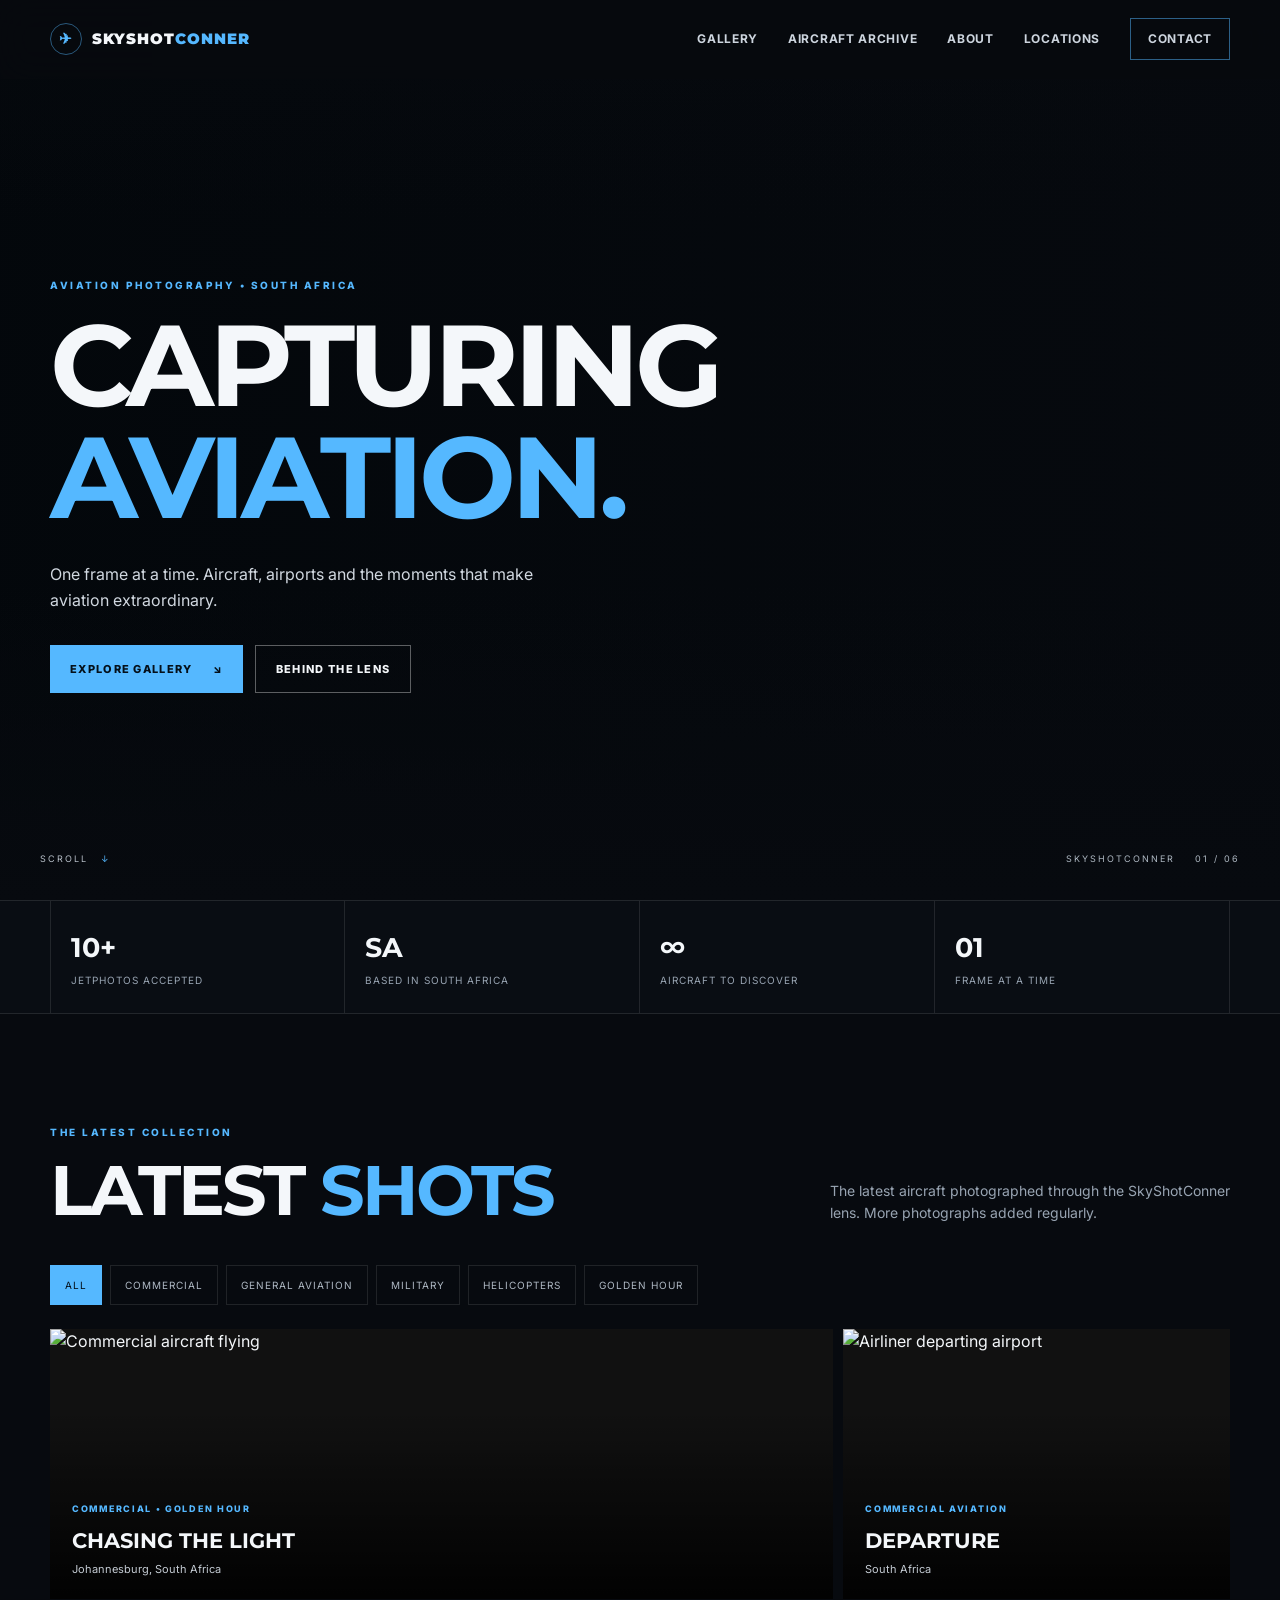
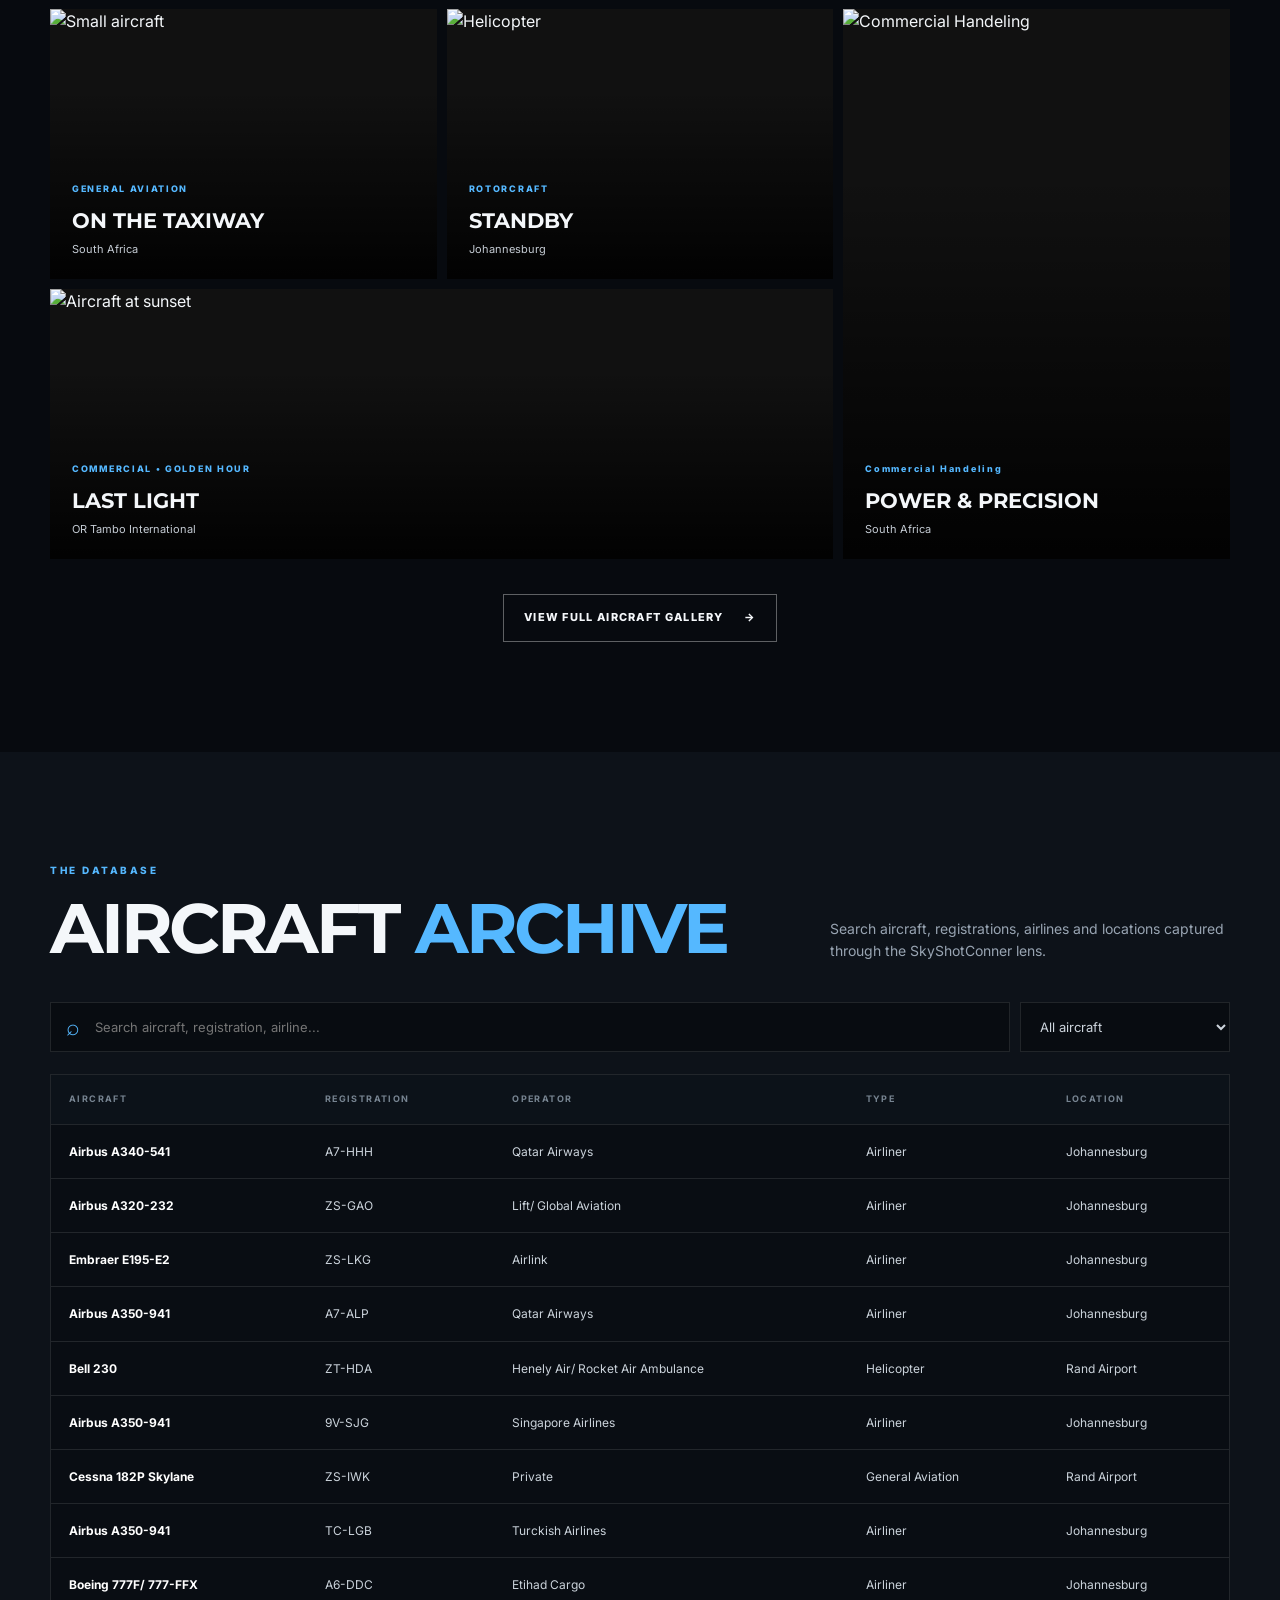
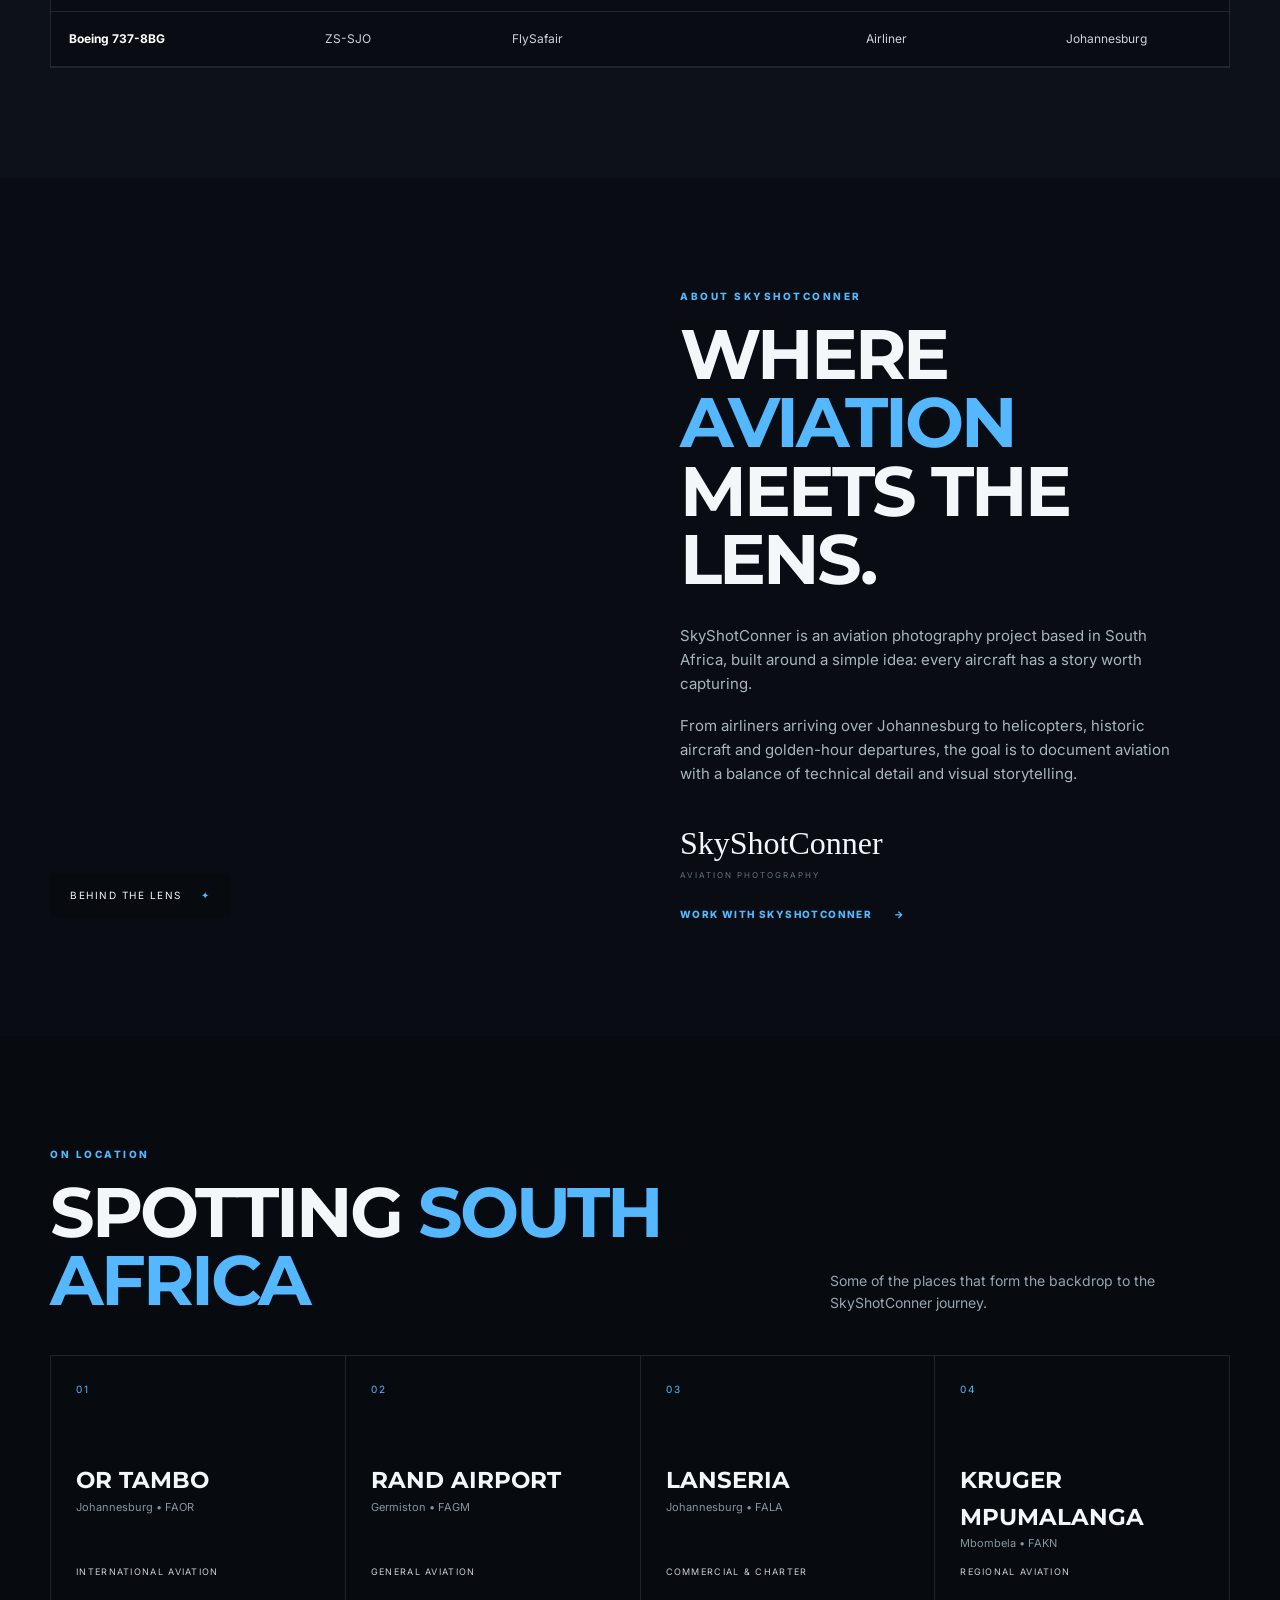
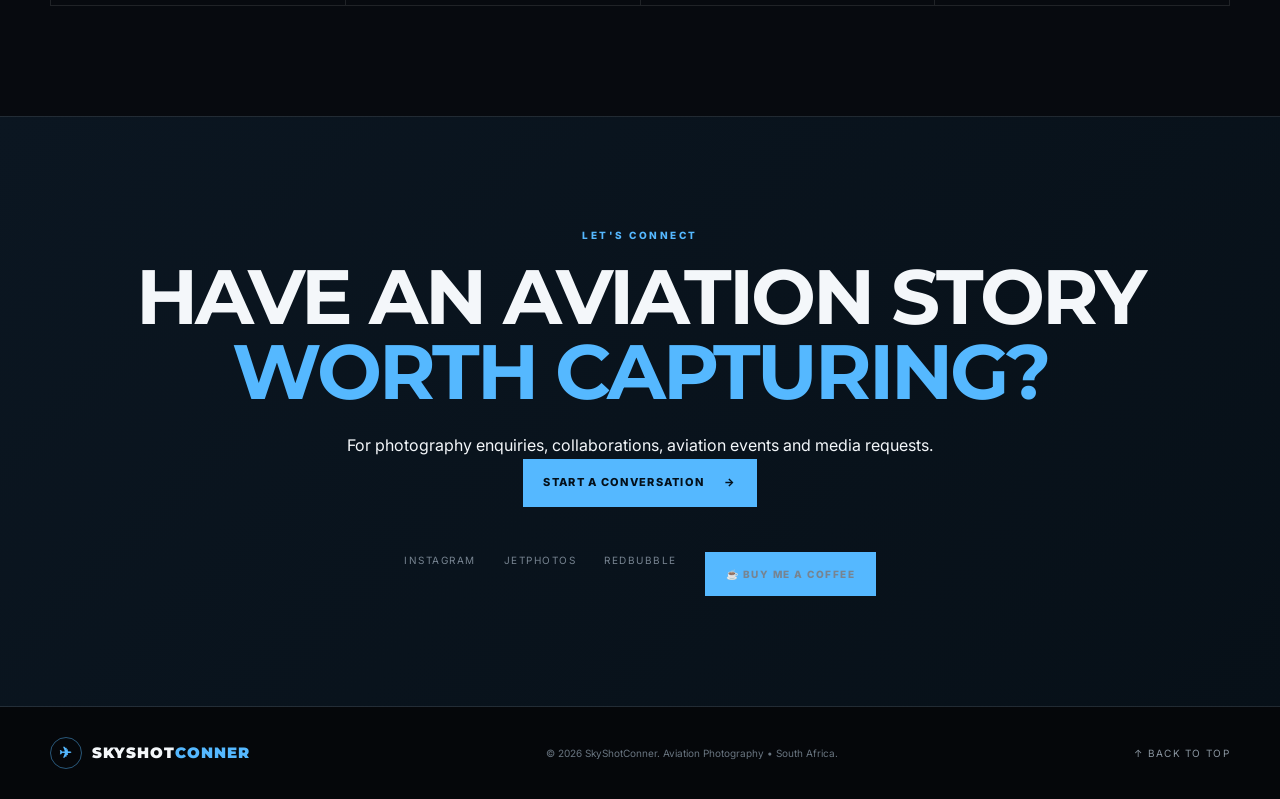
==== index.html @ da92a0c8 "Revise collection titles and section introduction Updated collection titles and section intro for cl" ====
<!DOCTYPE html>
<html lang="en">
<head>
    <meta charset="UTF-8">
    <meta name="viewport" content="width=device-width, initial-scale=1.0">

    <meta name="description"
        content="SkyShotConner — Aviation photography from South Africa. Aircraft, airports, golden hour and the stories behind every frame.">

    <title>SkyShotConner | Aviation Photography</title>

    <link rel="preconnect" href="https://fonts.googleapis.com">
    <link rel="preconnect" href="https://fonts.gstatic.com" crossorigin>

    <link href="https://fonts.googleapis.com/css2?family=Inter:wght@400;500;600;700;800&family=Montserrat:wght@700;800;900&display=swap"
        rel="stylesheet">

    <link rel="stylesheet" href="style.css">
</head>

<body>

<!-- ================= HEADER ================= -->

<header class="site-header" id="top">

    <nav class="nav container">

        <a href="#top" class="brand">

            <span class="brand-mark">✈</span>

            <span>
                SKYSHOT<span>CONNER</span>
            </span>

        </a>

        <button class="nav-toggle" aria-label="Open navigation">

            <span></span>
            <span></span>
            <span></span>

        </button>

        <div class="nav-links">

            <a href="gallery.html">Gallery</a>
            <a href="#archive">Aircraft Archive</a>
            <a href="#about">About</a>
            <a href="#locations">Locations</a>
            <a href="#contact" class="nav-cta">Contact</a>

        </div>

    </nav>

</header>


<!-- ================= MAIN ================= -->

<main>


<!-- ================= HERO ================= -->

<section class="hero">

    <div class="hero-image"></div>

    <div class="hero-overlay"></div>

    <div class="hero-content container">

        <p class="eyebrow">
            AVIATION PHOTOGRAPHY • SOUTH AFRICA
        </p>

        <h1>
            Capturing<br>
            <span>Aviation.</span>
        </h1>

        <p class="hero-copy">
            One frame at a time. Aircraft, airports and the moments
            that make aviation extraordinary.
        </p>

        <div class="hero-actions">

            <a href="gallery.html" class="btn btn-primary">
                Explore Gallery
                <span>↘</span>
            </a>

            <a href="#about" class="btn btn-ghost">
                Behind the Lens
            </a>

        </div>

    </div>

    <div class="hero-meta">

        <span>SKYSHOTCONNER</span>
        <span>01 / 06</span>

    </div>

    <a href="#gallery" class="scroll-cue">
        SCROLL <span>↓</span>
    </a>

</section>


<!-- ================= STATS ================= -->

<section class="stats">

    <div class="container stats-grid">

        <div>
            <strong>10+</strong>
            <span>JetPhotos Accepted</span>
        </div>

        <div>
            <strong>SA</strong>
            <span>Based in South Africa</span>
        </div>

        <div>
            <strong>∞</strong>
            <span>Aircraft to Discover</span>
        </div>

        <div>
            <strong>01</strong>
            <span>Frame at a Time</span>
        </div>

    </div>

</section>


<!-- ================= GALLERY ================= -->

<section class="section gallery-section" id="gallery">

    <div class="container">

        <div class="section-heading">

            <div>

                <p class="eyebrow">
                    THE LATEST COLLECTION
                </p>

                <h2>
                    Latest <span>Shots</span>
                </h2>

            </div>

            <p class="section-intro">

                The latest aircraft photographed through the
                SkyShotConner lens. More photographs added regularly.

            </p>

        </div>


        <!-- FILTER BUTTONS -->

        <div class="filters">

            <button class="filter active" data-filter="all">
                All
            </button>

            <button class="filter" data-filter="commercial">
                Commercial
            </button>

            <button class="filter" data-filter="general">
                General Aviation
            </button>

            <button class="filter" data-filter="military">
                Military
            </button>

            <button class="filter" data-filter="helicopter">
                Helicopters
            </button>

            <button class="filter" data-filter="golden">
                Golden Hour
            </button>

        </div>


        <!-- PHOTO GRID -->

        <div class="gallery-grid" id="galleryGrid">


            <article
                class="photo-card wide"
                data-category="commercial golden">

                <img
                    src="https://i.postimg.cc/XXSxRwkm/A7-HHH.jpg"
                    alt="Commercial aircraft flying">

                <div class="photo-info">

                    <span>
                        COMMERCIAL • GOLDEN HOUR
                    </span>

                    <h3>
                        Chasing the Light
                    </h3>

                    <p>
                        Johannesburg, South Africa
                    </p>

                </div>

            </article>


            <article
                class="photo-card"
                data-category="commercial">

                <img
                    src="https://i.postimg.cc/RhqFTSRx/DSC-0532.jpg"
                    alt="Airliner departing airport">

                <div class="photo-info">

                    <span>
                        COMMERCIAL AVIATION
                    </span>

                    <h3>
                        Departure
                    </h3>

                    <p>
                        South Africa
                    </p>

                </div>

            </article>


            <article
                class="photo-card"
                data-category="general">

                <img
                    src="https://i.postimg.cc/xCBZCgqz/DSC-0015-(1).jpg"
                    alt="Small aircraft">

                <div class="photo-info">

                    <span>
                        GENERAL AVIATION
                    </span>

                    <h3>
                        On the Taxiway
                    </h3>

                    <p>
                        South Africa
                    </p>

                </div>

            </article>


            <article
                class="photo-card"
                data-category="helicopter">

                <img
                    src="https://i.postimg.cc/ZYwDQbTk/DSC-0202.jpg"
                    alt="Helicopter">

                <div class="photo-info">

                    <span>
                        ROTORCRAFT
                    </span>

                    <h3>
                        Standby
                    </h3>

                    <p>
                        Johannesburg
                    </p>

                </div>

            </article>


            <article
                class="photo-card tall"
                data-category="commercial">

                <img
                    src="https://i.postimg.cc/L4VnKW7f/DSC-0203.jpg"
                    alt="Commercial Handeling">

                <div class="photo-info">

                    <span>
                        Commercial Handeling
                    </span>

                    <h3>
                        Power & Precision
                    </h3>

                    <p>
                        South Africa
                    </p>

                </div>

            </article>


            <article
                class="photo-card wide"
                data-category="commercial golden">

                <img
                    src="https://i.postimg.cc/c4h7bVF5/DSC-0391.jpg"
                    alt="Aircraft at sunset">

                <div class="photo-info">

                    <span>
                        COMMERCIAL • GOLDEN HOUR
                    </span>

                    <h3>
                        Last Light
                    </h3>

                    <p>
                        OR Tambo International
                    </p>

                </div>

            </article>

        </div>


        <p class="photo-note">

        </p>

    </div>

<div style="text-align:center; margin-top:35px;">
    <a href="gallery.html" class="btn btn-ghost">
        View Full Aircraft Gallery
        <span>→</span>
    </a>
</div>
    
</section>


<!-- ================= AIRCRAFT ARCHIVE ================= -->

<section class="archive section" id="archive">

    <div class="container">

        <div class="section-heading">

            <div>

                <p class="eyebrow">
                    THE DATABASE
                </p>

                <h2>
                    Aircraft <span>Archive</span>
                </h2>

            </div>

            <p class="section-intro">

                Search aircraft, registrations, airlines
                and locations captured through the SkyShotConner lens.

            </p>

        </div>


        <div class="archive-tools">

            <label class="search-box">

                <span>⌕</span>

                <input
                    id="aircraftSearch"
                    type="search"
                    placeholder="Search aircraft, registration, airline..."
                >

            </label>


            <select id="typeFilter">

                <option value="all">
                    All aircraft
                </option>

                <option value="Airliner">
                    Airliners
                </option>

                <option value="Business">
                    Business
                </option>

                <option value="General Aviation">
                    General Aviation
                </option>

                <option value="Military">
                    Military
                </option>

                <option value="Helicopter">
                    Helicopters
                </option>

            </select>

        </div>


        <div class="table-wrap">

            <table>

                <thead>

                    <tr>

                        <th>Aircraft</th>
                        <th>Registration</th>
                        <th>Operator</th>
                        <th>Type</th>
                        <th>Location</th>

                    </tr>

                </thead>

                <tbody id="aircraftBody"></tbody>

            </table>


            <div class="empty-state" id="emptyState">

                No aircraft found.
                Try another search.

            </div>

        </div>

    </div>

</section>


<!-- ================= ABOUT ================= -->

<section class="about section" id="about">

    <div class="container about-grid">


        <div class="about-visual">

            <div class="about-image"></div>

            <div class="image-caption">

                BEHIND THE LENS

                <span>✦</span>

            </div>

        </div>


        <div class="about-copy">

            <p class="eyebrow">
                ABOUT SKYSHOTCONNER
            </p>

            <h2>
                Where <span>aviation</span>
                meets the lens.
            </h2>


            <p>

                SkyShotConner is an aviation photography
                project based in South Africa, built around
                a simple idea: every aircraft has a story worth capturing.

            </p>


            <p>

                From airliners arriving over Johannesburg
                to helicopters, historic aircraft and golden-hour
                departures, the goal is to document aviation
                with a balance of technical detail and visual storytelling.

            </p>


            <div class="signature">

                SkyShotConner

                <small>
                    AVIATION PHOTOGRAPHY
                </small>

            </div>


            <a href="#contact" class="text-link">

                Work with SkyShotConner

                <span>→</span>

            </a>

        </div>

    </div>

</section>


<!-- ================= LOCATIONS ================= -->

<section class="locations section" id="locations">

    <div class="container">

        <div class="section-heading">

            <div>

                <p class="eyebrow">
                    ON LOCATION
                </p>

                <h2>
                    Spotting <span>South Africa</span>
                </h2>

            </div>

            <p class="section-intro">

                Some of the places that form the backdrop
                to the SkyShotConner journey.

            </p>

        </div>


        <div class="location-grid">


            <article>

                <div class="location-number">
                    01
                </div>

                <h3>
                    OR Tambo
                </h3>

                <p>
                    Johannesburg • FAOR
                </p>

                <span>
                    International Aviation
                </span>

            </article>


            <article>

                <div class="location-number">
                    02
                </div>

                <h3>
                    Rand Airport
                </h3>

                <p>
                    Germiston • FAGM
                </p>

                <span>
                    General Aviation
                </span>

            </article>


            <article>

                <div class="location-number">
                    03
                </div>

                <h3>
                    Lanseria
                </h3>

                <p>
                    Johannesburg • FALA
                </p>

                <span>
                    Commercial & Charter
                </span>

            </article>


            <article>

                <div class="location-number">
                    04
                </div>

                <h3>
                    Kruger Mpumalanga
                </h3>

                <p>
                    Mbombela • FAKN
                </p>

                <span>
                    Regional Aviation
                </span>

            </article>


        </div>

    </div>

</section>


<!-- ================= CONTACT ================= -->

<section class="cta section" id="contact">

    <div class="container cta-inner">

        <p class="eyebrow">
            LET'S CONNECT
        </p>


        <h2>

            Have an aviation story

            <br>

            <span>worth capturing?</span>

        </h2>


        <p>

            For photography enquiries, collaborations,
            aviation events and media requests.

        </p>


        <a
            class="btn btn-primary"
            href="mailto:conneraviation18@gmail.com"
        >

            Start a Conversation

            <span>→</span>

        </a>


        <div class="socials">

            <a href="https://www.instagram.com/@skyshotconner" target="_blank">
                Instagram
            </a>

            <a href="https://www.jetphotos.com/photographer/454122" target="_blank">
                JetPhotos
            </a>

            <a href="https://www.redbubble.com/people/TheAviationShop/shop" target="_blank">
                RedBubble
            </a>

            <a
    href="https://buymeacoffee.com/theskyshotconner"
    target="_blank"
    rel="noopener noreferrer"
    class="coffee-button"
        >
            ☕ Buy Me a Coffee
         </a>

        </div>

    </div>

</section>


</main>


<!-- ================= FOOTER ================= -->

<footer>

    
    <div class="container footer-inner">

        <a href="#top" class="brand">

            <span class="brand-mark">
                ✈
            </span>

            <span>
                SKYSHOT<span>CONNER</span>
            </span>

        </a>


        <p>

            © <span id="year"></span>
            SkyShotConner.
            Aviation Photography • South Africa.

        </p>


        <a href="#top" class="back-top">

            ↑ Back to top

        </a>

    </div>

</footer>


<script src="script.js"></script>

</body>
</html>
---- style.css ----
/* =========================================================
   SKYSHOTCONNER
   RESPONSIVE / MOBILE-FIRST STYLESHEET
   ========================================================= */

:root {
    --bg: #070a0f;
    --surface: #0d1219;
    --surface2: #111821;

    --text: #f4f7fa;
    --muted: #98a4b2;

    --line: rgba(255, 255, 255, 0.1);

    --blue: #55b8ff;
    --blue-dark: #1c75bc;

    --max: 1180px;
}


/* =========================================================
   RESET
   ========================================================= */

* {
    box-sizing: border-box;
    margin: 0;
    padding: 0;
}

html {
    scroll-behavior: smooth;
    scroll-padding-top: 80px;
}

body {
    background: var(--bg);
    color: var(--text);
    font-family: Inter, Arial, sans-serif;
    line-height: 1.6;
    overflow-x: hidden;
}

a {
    color: inherit;
    text-decoration: none;
}

img {
    width: 100%;
    height: 100%;
    object-fit: cover;
    display: block;
}

button,
input,
select {
    font-family: inherit;
}

.container {
    width: min(calc(100% - 40px), var(--max));
    margin: 0 auto;
}


/* =========================================================
   HEADER
   ========================================================= */

.site-header {
    position: fixed;
    z-index: 1000;
    top: 0;
    left: 0;
    width: 100%;

    background: rgba(7, 10, 15, 0.72);
    backdrop-filter: blur(18px);
    -webkit-backdrop-filter: blur(18px);

    border-bottom: 1px solid transparent;

    transition: 0.3s ease;
}

.site-header.scrolled {
    background: rgba(7, 10, 15, 0.96);
    border-bottom-color: var(--line);
}

.nav {
    min-height: 78px;

    display: flex;
    align-items: center;
    justify-content: space-between;
}

.brand {
    display: flex;
    align-items: center;
    gap: 10px;

    font-family: Montserrat, sans-serif;
    font-size: 15px;
    font-weight: 900;
    letter-spacing: 1px;

    white-space: nowrap;
}

.brand > span:last-child > span {
    color: var(--blue);
}

.brand-mark {
    width: 32px;
    height: 32px;

    display: grid;
    place-items: center;

    border: 1px solid rgba(85, 184, 255, 0.45);
    border-radius: 50%;

    color: var(--blue);
}


/* =========================================================
   DESKTOP NAVIGATION
   ========================================================= */

.nav-links {
    display: flex;
    align-items: center;
    gap: 30px;

    font-size: 12px;
    font-weight: 700;

    text-transform: uppercase;
    letter-spacing: 0.7px;
}

.nav-links a {
    color: #cdd5de;
    transition: 0.2s ease;
}

.nav-links a:hover {
    color: white;
}

.nav-cta {
    padding: 10px 17px;
    border: 1px solid rgba(85, 184, 255, 0.5);
}

.nav-toggle {
    display: none;

    width: 42px;
    height: 42px;

    border: 1px solid var(--line);
    background: transparent;

    cursor: pointer;
}

.nav-toggle span {
    width: 20px;
    height: 2px;

    display: block;

    margin: 4px auto;

    background: white;

    transition: 0.2s;
}


/* =========================================================
   HERO
   ========================================================= */

.hero {
    position: relative;

    min-height: 100svh;
    height: 100svh;

    display: flex;
    align-items: center;

    overflow: hidden;
}

.hero-image {
    position: absolute;
    inset: 0;

    background:
        url("https://i.postimg.cc/fWVqjMZr/DSC-0246-%281%29.jpg")
        center / cover no-repeat;
}

.hero-image::after {
    content: "";

    position: absolute;
    inset: 0;

    background:
        linear-gradient(
            90deg,
            rgba(3, 7, 11, 0.92),
            rgba(3, 7, 11, 0.55),
            rgba(3, 7, 11, 0.2)
        );
}

.hero-overlay {
    position: absolute;
    inset: 0;

    background:
        linear-gradient(
            to bottom,
            rgba(7, 10, 15, 0.5),
            transparent 25%,
            transparent 65%,
            #070a0f 100%
        );
}

.hero-content {
    position: relative;
    z-index: 2;

    padding-top: 70px;
}

.eyebrow {
    margin-bottom: 16px;

    color: var(--blue);

    font-size: 10px;
    font-weight: 800;

    letter-spacing: 2.5px;
}

h1,
h2 {
    font-family: Montserrat, sans-serif;

    line-height: 0.98;

    text-transform: uppercase;
}

h1 {
    max-width: 900px;

    font-size: clamp(58px, 9vw, 125px);

    letter-spacing: -5px;
}

h1 span,
h2 span {
    color: var(--blue);
}

.hero-copy {
    max-width: 510px;

    margin: 28px 0 32px;

    color: #d1d8e0;

    font-size: 16px;
}

.hero-actions {
    display: flex;
    flex-wrap: wrap;
    gap: 12px;
}

.btn {
    min-height: 48px;

    display: inline-flex;
    align-items: center;
    justify-content: center;

    gap: 20px;

    padding: 13px 20px;

    font-size: 11px;
    font-weight: 800;

    text-transform: uppercase;
    letter-spacing: 1.3px;

    transition: 0.25s ease;
}

.btn-primary {
    background: var(--blue);
    color: #04101a;
}

.btn-primary:hover {
    background: white;
    transform: translateY(-2px);
}

.btn-ghost {
    border: 1px solid rgba(255, 255, 255, 0.35);
}

.btn-ghost:hover {
    background: rgba(255, 255, 255, 0.08);
    border-color: white;
}

.hero-meta {
    position: absolute;

    right: 40px;
    bottom: 34px;

    z-index: 3;

    display: flex;
    gap: 20px;

    color: #aeb8c2;

    font-size: 9px;
    letter-spacing: 2px;
}

.scroll-cue {
    position: absolute;

    left: 40px;
    bottom: 34px;

    z-index: 3;

    color: #b8c0c9;

    font-size: 9px;
    letter-spacing: 2px;
}

.scroll-cue span {
    color: var(--blue);
    margin-left: 8px;
}


/* =========================================================
   STATS
   ========================================================= */

.stats {
    background: #090d13;

    border-top: 1px solid var(--line);
    border-bottom: 1px solid var(--line);
}

.stats-grid {
    display: grid;
    grid-template-columns: repeat(4, 1fr);
}

.stats-grid div {
    min-height: 100px;

    padding: 25px 20px;

    display: flex;
    flex-direction: column;
    justify-content: center;

    border-right: 1px solid var(--line);
}

.stats-grid div:first-child {
    border-left: 1px solid var(--line);
}

.stats-grid strong {
    font-family: Montserrat, sans-serif;
    font-size: 27px;
}

.stats-grid span {
    margin-top: 3px;

    color: var(--muted);

    font-size: 10px;

    text-transform: uppercase;
    letter-spacing: 1px;
}


/* =========================================================
   SECTIONS
   ========================================================= */

.section {
    padding: 110px 0;
}

.section-heading {
    display: flex;
    align-items: flex-end;
    justify-content: space-between;

    gap: 40px;

    margin-bottom: 40px;
}

h2 {
    font-size: clamp(42px, 5.5vw, 70px);
    letter-spacing: -3px;
}

.section-intro {
    max-width: 400px;

    color: var(--muted);

    font-size: 14px;
}


/* =========================================================
   GALLERY
   ========================================================= */

.filters {
    display: flex;
    flex-wrap: wrap;

    gap: 8px;

    margin-bottom: 24px;
}

.filter {
    min-height: 40px;

    padding: 9px 14px;

    border: 1px solid var(--line);

    background: transparent;

    color: #aeb8c3;

    font-size: 10px;

    text-transform: uppercase;
    letter-spacing: 1px;

    cursor: pointer;
}

.filter.active,
.filter:hover {
    background: var(--blue);
    border-color: var(--blue);

    color: #06111b;
}

.gallery-grid {
    display: grid;

    grid-template-columns: repeat(3, 1fr);

    grid-auto-rows: 270px;

    gap: 10px;
}

.photo-card {
    position: relative;

    overflow: hidden;

    background: #111;

    cursor: pointer;
}

.photo-card.wide {
    grid-column: span 2;
}

.photo-card.tall {
    grid-row: span 2;
}

.photo-card img {
    transition: transform 0.7s ease;
}

.photo-card:hover img {
    transform: scale(1.05);
}

.photo-card::after {
    content: "";

    position: absolute;
    inset: 30% 0 0;

    background:
        linear-gradient(
            transparent,
            rgba(0, 0, 0, 0.9)
        );
}

.photo-info {
    position: absolute;

    z-index: 2;

    left: 22px;
    right: 20px;
    bottom: 20px;
}

.photo-info span {
    color: var(--blue);

    font-size: 9px;
    font-weight: 800;

    letter-spacing: 1.7px;
}

.photo-info h3 {
    margin: 4px 0;

    font-family: Montserrat, sans-serif;

    font-size: 21px;

    text-transform: uppercase;
}

.photo-info p {
    color: #c5ccd4;

    font-size: 11px;
}

.photo-note {
    margin-top: 18px;

    color: #65717d;

    font-size: 11px;
}


/* =========================================================
   AIRCRAFT ARCHIVE
   ========================================================= */

.archive {
    background: var(--surface);
}

.archive-tools {
    display: flex;
    gap: 10px;

    margin-bottom: 22px;
}

.search-box {
    flex: 1;

    display: flex;
    align-items: center;

    padding: 0 15px;

    background: #080c11;

    border: 1px solid var(--line);
}

.search-box span {
    color: var(--blue);

    font-size: 23px;
}

.search-box input {
    width: 100%;

    padding: 15px;

    outline: none;
    border: none;

    background: transparent;

    color: white;

    font-size: 13px;
}

.archive-tools select {
    width: 210px;

    padding: 15px;

    outline: none;

    background: #080c11;

    border: 1px solid var(--line);

    color: #cdd5dd;

    font-size: 13px;
}

.archive-tools option {
    background: #080c11;
}

.table-wrap {
    overflow-x: auto;

    background: #090d13;

    border: 1px solid var(--line);
}

table {
    width: 100%;

    min-width: 720px;

    border-collapse: collapse;
}

th,
td {
    padding: 17px 18px;

    text-align: left;

    border-bottom: 1px solid var(--line);

    font-size: 12px;
}

th {
    background: #0c1219;

    color: #778491;

    font-size: 9px;

    text-transform: uppercase;
    letter-spacing: 1.4px;
}

td {
    color: #cbd3db;
}

tbody tr:hover {
    background: #101821;
}

td:first-child {
    color: white;
    font-weight: 700;
}

.empty-state {
    display: none;

    padding: 40px;

    text-align: center;

    color: #75818d;
}


/* =========================================================
   ABOUT
   ========================================================= */

.about {
    background: #090d13;
}

.about-grid {
    display: grid;

    grid-template-columns: 1fr 1fr;

    align-items: center;

    gap: 80px;
}

.about-visual {
    position: relative;

    height: 620px;
}

.about-image {
    height: 100%;

    background:
        url("https://images.unsplash.com/photo-1464037866556-6812c9c1c72e?auto=format&fit=crop&w=1200&q=85")
        center / cover;
}

.image-caption {
    position: absolute;

    left: 0;
    bottom: 0;

    padding: 14px 20px;

    background: #070a0f;

    font-size: 10px;
    letter-spacing: 1.5px;
}

.image-caption span {
    margin-left: 15px;

    color: var(--blue);
}

.about-copy h2 {
    margin-bottom: 30px;
}

.about-copy > p:not(.eyebrow) {
    max-width: 510px;

    margin-bottom: 18px;

    color: #aab4bf;

    font-size: 15px;
}

.signature {
    margin: 32px 0 4px;

    font-family: "Brush Script MT", cursive;

    font-size: 32px;
}

.signature small {
    display: block;

    color: #66727e;

    font-family: Inter, sans-serif;

    font-size: 8px;

    letter-spacing: 2px;
}

.text-link {
    display: inline-flex;

    gap: 22px;

    margin-top: 20px;

    color: var(--blue);

    font-size: 10px;
    font-weight: 800;

    text-transform: uppercase;
    letter-spacing: 1.4px;
}


/* =========================================================
   LOCATIONS
   ========================================================= */

.location-grid {
    display: grid;

    grid-template-columns: repeat(4, 1fr);

    border-top: 1px solid var(--line);
    border-left: 1px solid var(--line);
}

.location-grid article {
    position: relative;

    min-height: 250px;

    padding: 25px;

    border-right: 1px solid var(--line);
    border-bottom: 1px solid var(--line);

    transition: 0.3s ease;
}

.location-grid article:hover {
    background: #0e151d;
}

.location-number {
    color: var(--blue);

    font-size: 10px;

    letter-spacing: 2px;
}

.location-grid h3 {
    margin-top: 65px;

    font-family: Montserrat, sans-serif;

    font-size: 23px;

    text-transform: uppercase;
}

.location-grid p {
    color: #88949f;

    font-size: 11px;
}

.location-grid span {
    position: absolute;

    left: 25px;
    bottom: 25px;

    color: #c9d1d8;

    font-size: 9px;

    text-transform: uppercase;

    letter-spacing: 1.3px;
}


/* =========================================================
   CONTACT
   ========================================================= */

.cta {
    text-align: center;

    background:
        linear-gradient(
            135deg,
            #0b1621,
            #071018
        );

    border-top: 1px solid var(--line);
    border-bottom: 1px solid var(--line);
}

.cta-inner {
    display: flex;

    align-items: center;

    flex-direction: column;
}

.cta h2 {
    margin-bottom: 24px;

    font-size: clamp(42px, 6vw, 78px);
}

.cta > p:not(.eyebrow) {
    max-width: 550px;

    margin-bottom: 28px;

    color: #8f9aa6;
}

.socials {
    display: flex;

    flex-wrap: wrap;

    justify-content: center;

    gap: 28px;

    margin-top: 45px;
}

.socials a {
    color: #778491;

    font-size: 10px;

    text-transform: uppercase;
    letter-spacing: 1.5px;
}

.socials a:hover {
    color: var(--blue);
}


/* =========================================================
   FOOTER
   ========================================================= */

footer {
    padding: 30px 0;

    background: #05070a;
}

.footer-inner {
    display: flex;

    align-items: center;

    justify-content: space-between;

    gap: 20px;
}

.footer-inner p {
    color: #697580;

    font-size: 10px;

    text-align: center;
}

.back-top {
    color: #89949f;

    font-size: 10px;

    text-transform: uppercase;

    letter-spacing: 1.3px;
}

.back-top:hover {
    color: var(--blue);
}


/* =========================================================
   TABLET
   ========================================================= */

@media (max-width: 900px) {

    .container {
        width: min(calc(100% - 32px), var(--max));
    }

    .nav-links {
        display: none;

        position: absolute;

        top: 78px;
        left: 0;

        width: 100%;

        padding: 15px;

        flex-direction: column;
        align-items: stretch;

        gap: 0;

        background: rgba(7, 10, 15, 0.98);

        border-bottom: 1px solid var(--line);
    }

    .nav-links.open {
        display: flex;
    }

    .nav-links a {
        padding: 15px;

        border-bottom: 1px solid rgba(255,255,255,0.05);
    }

    .nav-cta {
        margin-top: 8px;

        text-align: center;
    }

    .nav-toggle {
        display: block;
    }

    .stats-grid {
        grid-template-columns: repeat(2, 1fr);
    }

    .gallery-grid {
        grid-template-columns: repeat(2, 1fr);
    }

    .photo-card.wide {
        grid-column: span 2;
    }

    .about-grid {
        grid-template-columns: 1fr;

        gap: 50px;
    }

    .about-visual {
        height: 500px;
    }

    .location-grid {
        grid-template-columns: repeat(2, 1fr);
    }

}


/* =========================================================
   MOBILE
   ========================================================= */

@media (max-width: 600px) {

    html {
        scroll-padding-top: 70px;
    }

    .container {
        width: calc(100% - 28px);
    }


    /* HEADER */

    .nav {
        min-height: 70px;
    }

    .brand {
        font-size: 13px;
    }

    .brand-mark {
        width: 30px;
        height: 30px;
    }

    .nav-links {
        top: 70px;
    }


    /* HERO */

    .hero {
        min-height: 700px;
        height: 100svh;
    }

    .hero-image {
        background-position: 65% center;
    }

    .hero-image::after {
        background:
            linear-gradient(
                180deg,
                rgba(3,7,11,0.55),
                rgba(3,7,11,0.72) 55%,
                rgba(3,7,11,0.95)
            );
    }

    .hero-content {
        padding-top: 100px;
    }

    .eyebrow {
        font-size: 8px;
        letter-spacing: 2px;
    }

    h1 {
        font-size: clamp(50px, 16vw, 78px);

        letter-spacing: -3px;
    }

    .hero-copy {
        max-width: 330px;

        margin: 22px 0 28px;

        font-size: 14px;

        line-height: 1.6;
    }

    .hero-actions {
        width: 100%;

        flex-direction: column;

        align-items: stretch;

        max-width: 330px;
    }

    .btn {
        width: 100%;

        min-height: 50px;
    }

    .hero-meta {
        right: 14px;
        bottom: 20px;

        font-size: 8px;
    }

    .scroll-cue {
        left: 14px;
        bottom: 20px;

        font-size: 8px;
    }


    /* STATS */

    .stats-grid {
        grid-template-columns: repeat(2, 1fr);
    }

    .stats-grid div {
        min-height: 95px;

        padding: 18px 12px;

        border-bottom: 1px solid var(--line);
    }

    .stats-grid strong {
        font-size: 22px;
    }

    .stats-grid span {
        font-size: 8px;
        line-height: 1.4;
    }


    /* SECTIONS */

    .section {
        padding: 70px 0;
    }

    .section-heading {
        display: block;

        margin-bottom: 30px;
    }

    h2 {
        font-size: clamp(38px, 12vw, 55px);

        letter-spacing: -2px;
    }

    .section-intro {
        margin-top: 18px;

        font-size: 13px;
    }


    /* FILTERS */

    .filters {
        display: flex;

        flex-wrap: nowrap;

        overflow-x: auto;

        padding-bottom: 8px;

        scrollbar-width: none;
    }

    .filters::-webkit-scrollbar {
        display: none;
    }

    .filter {
        flex: 0 0 auto;

        min-height: 42px;

        padding: 9px 13px;
    }


    /* GALLERY */

    .gallery-grid {
        display: block;
    }

    .photo-card,
    .photo-card.tall,
    .photo-card.wide {
        width: 100%;

        height: 300px;

        margin-bottom: 10px;
    }

    .photo-card.tall {
        height: 400px;
    }

    .photo-info {
        left: 17px;
        right: 15px;
        bottom: 17px;
    }

    .photo-info h3 {
        font-size: 20px;
    }


    /* ARCHIVE */

    .archive-tools {
        display: flex;

        flex-direction: column;

        gap: 10px;
    }

    .search-box {
        width: 100%;
    }

    .archive-tools select {
        width: 100%;
    }

    .table-wrap {
        margin-left: 0;
        margin-right: 0;

        border-left: 0;
        border-right: 0;
    }

    table {
        min-width: 680px;
    }


    /* ABOUT */

    .about-grid {
        gap: 35px;
    }

    .about-visual {
        height: 380px;
    }

    .about-copy > p:not(.eyebrow) {
        font-size: 14px;
    }

    .signature {
        font-size: 28px;
    }


    /* LOCATIONS */

    .location-grid {
        grid-template-columns: 1fr;
    }

    .location-grid article {
        min-height: 220px;
    }

    .location-grid h3 {
        margin-top: 55px;

        font-size: 22px;
    }


    /* CONTACT */

    .cta h2 {
        font-size: clamp(38px, 11vw, 55px);
    }

    .cta > p:not(.eyebrow) {
        font-size: 13px;
    }

    .socials {
        gap: 18px;
    }


    /* FOOTER */

    footer {
        padding: 35px 0;
    }

    .footer-inner {
        flex-direction: column;

        text-align: center;
    }

}
.coffee-button {
    display: inline-flex;
    align-items: center;
    gap: 8px;

    padding: 13px 20px;

    background: #55b8ff;
    color: #06111a;

    border: 1px solid #55b8ff;

    font-size: 10px;
    font-weight: 800;

    text-transform: uppercase;
    letter-spacing: 1px;

    transition: 0.2s;
}

.coffee-button:hover {
    background: transparent;
    color: #55b8ff;
}

/* =========================================================
   SMALL PHONES
   ========================================================= */

@media (max-width: 380px) {

    .container {
        width: calc(100% - 24px);
    }

    .brand {
        font-size: 11px;
    }

    .brand-mark {
        width: 28px;
        height: 28px;
    }

    h1 {
        font-size: 48px;
    }

    .hero-copy {
        font-size: 13px;
    }

    .stats-grid strong {
        font-size: 20px;
    }

    .stats-grid span {
        font-size: 7px;
    }

    h2 {
        font-size: 36px;
    }

    .photo-card,
    .photo-card.wide,
    .photo-card.tall {
        height: 270px;
    }

}


/* =========================================================
   ACCESSIBILITY
   ========================================================= */

button:focus-visible,
a:focus-visible,
input:focus-visible,
select:focus-visible {
    outline: 2px solid var(--blue);
    outline-offset: 3px;
}


/* =========================================================
   REDUCED MOTION
   ========================================================= */

@media (prefers-reduced-motion: reduce) {

    html {
        scroll-behavior: auto;
    }

    *,
    *::before,
    *::after {
        animation-duration: 0.01ms !important;
        transition-duration: 0.01ms !important;
    }

}
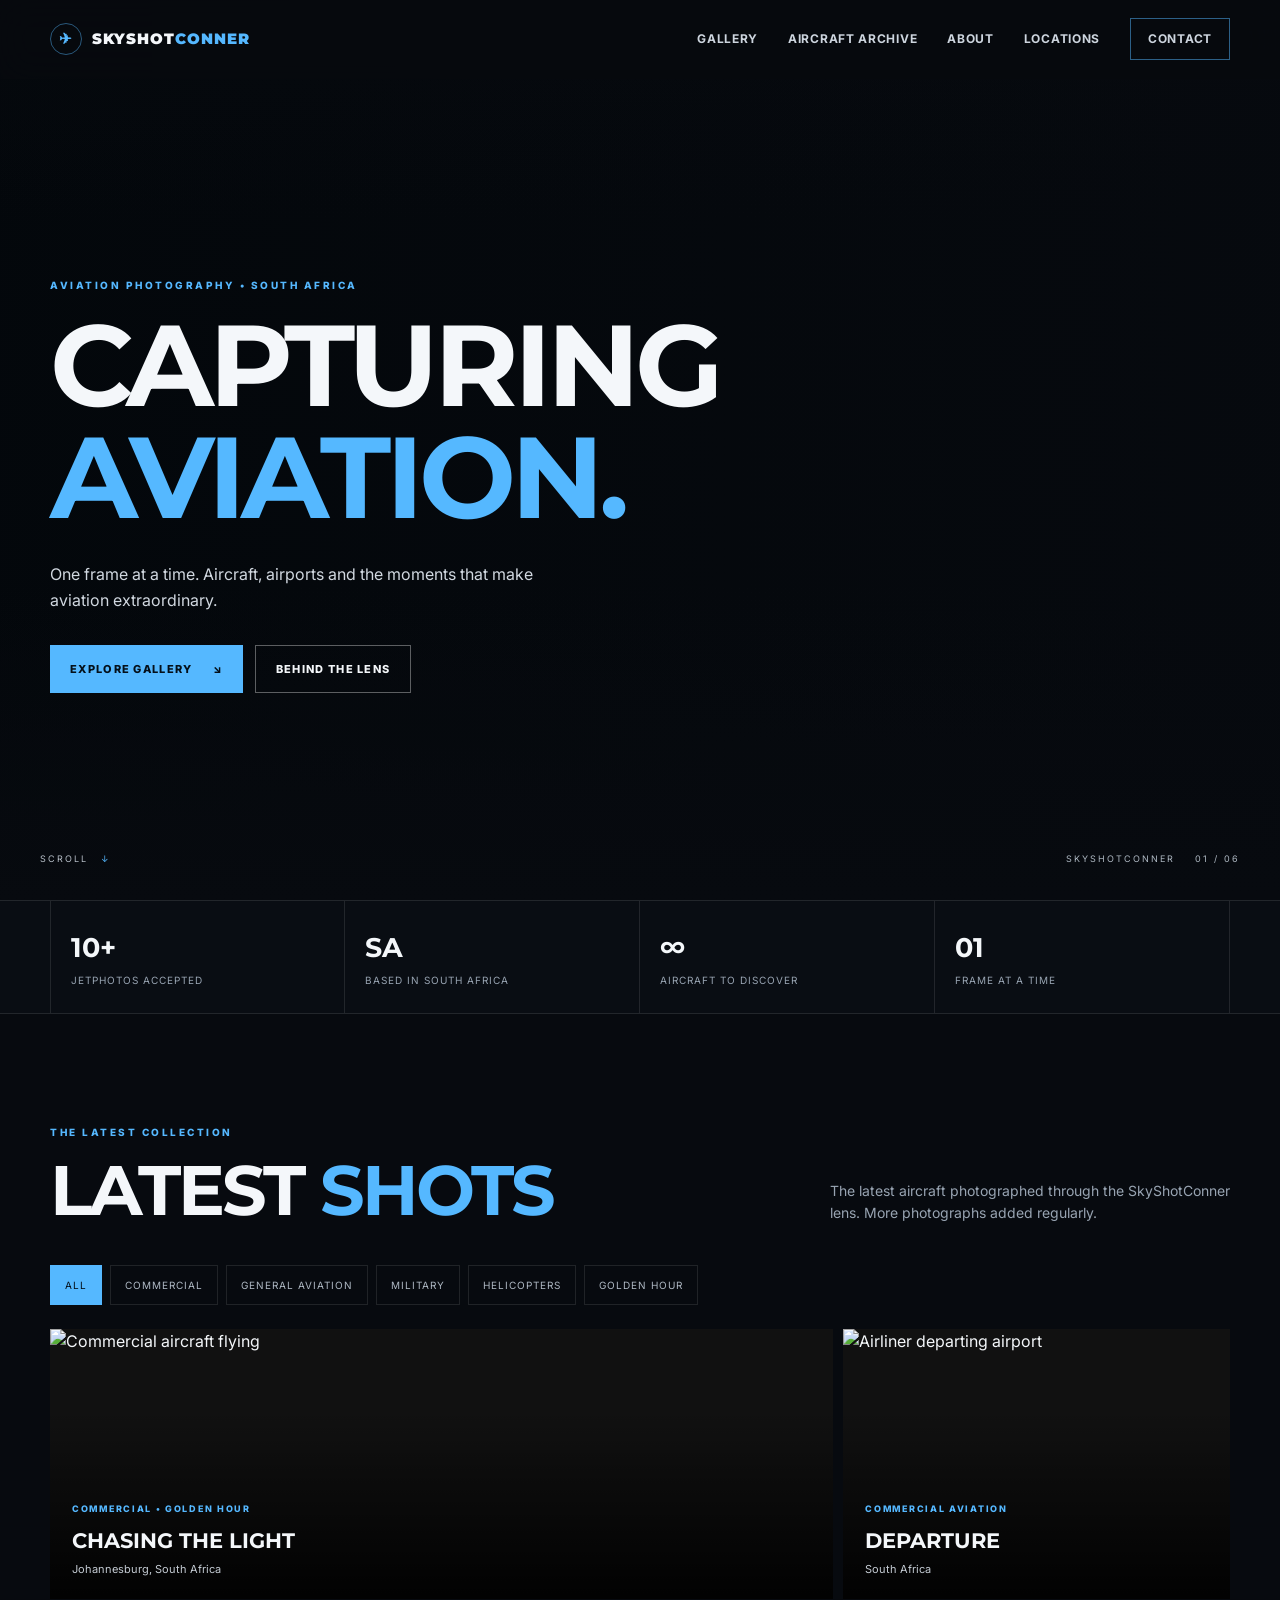
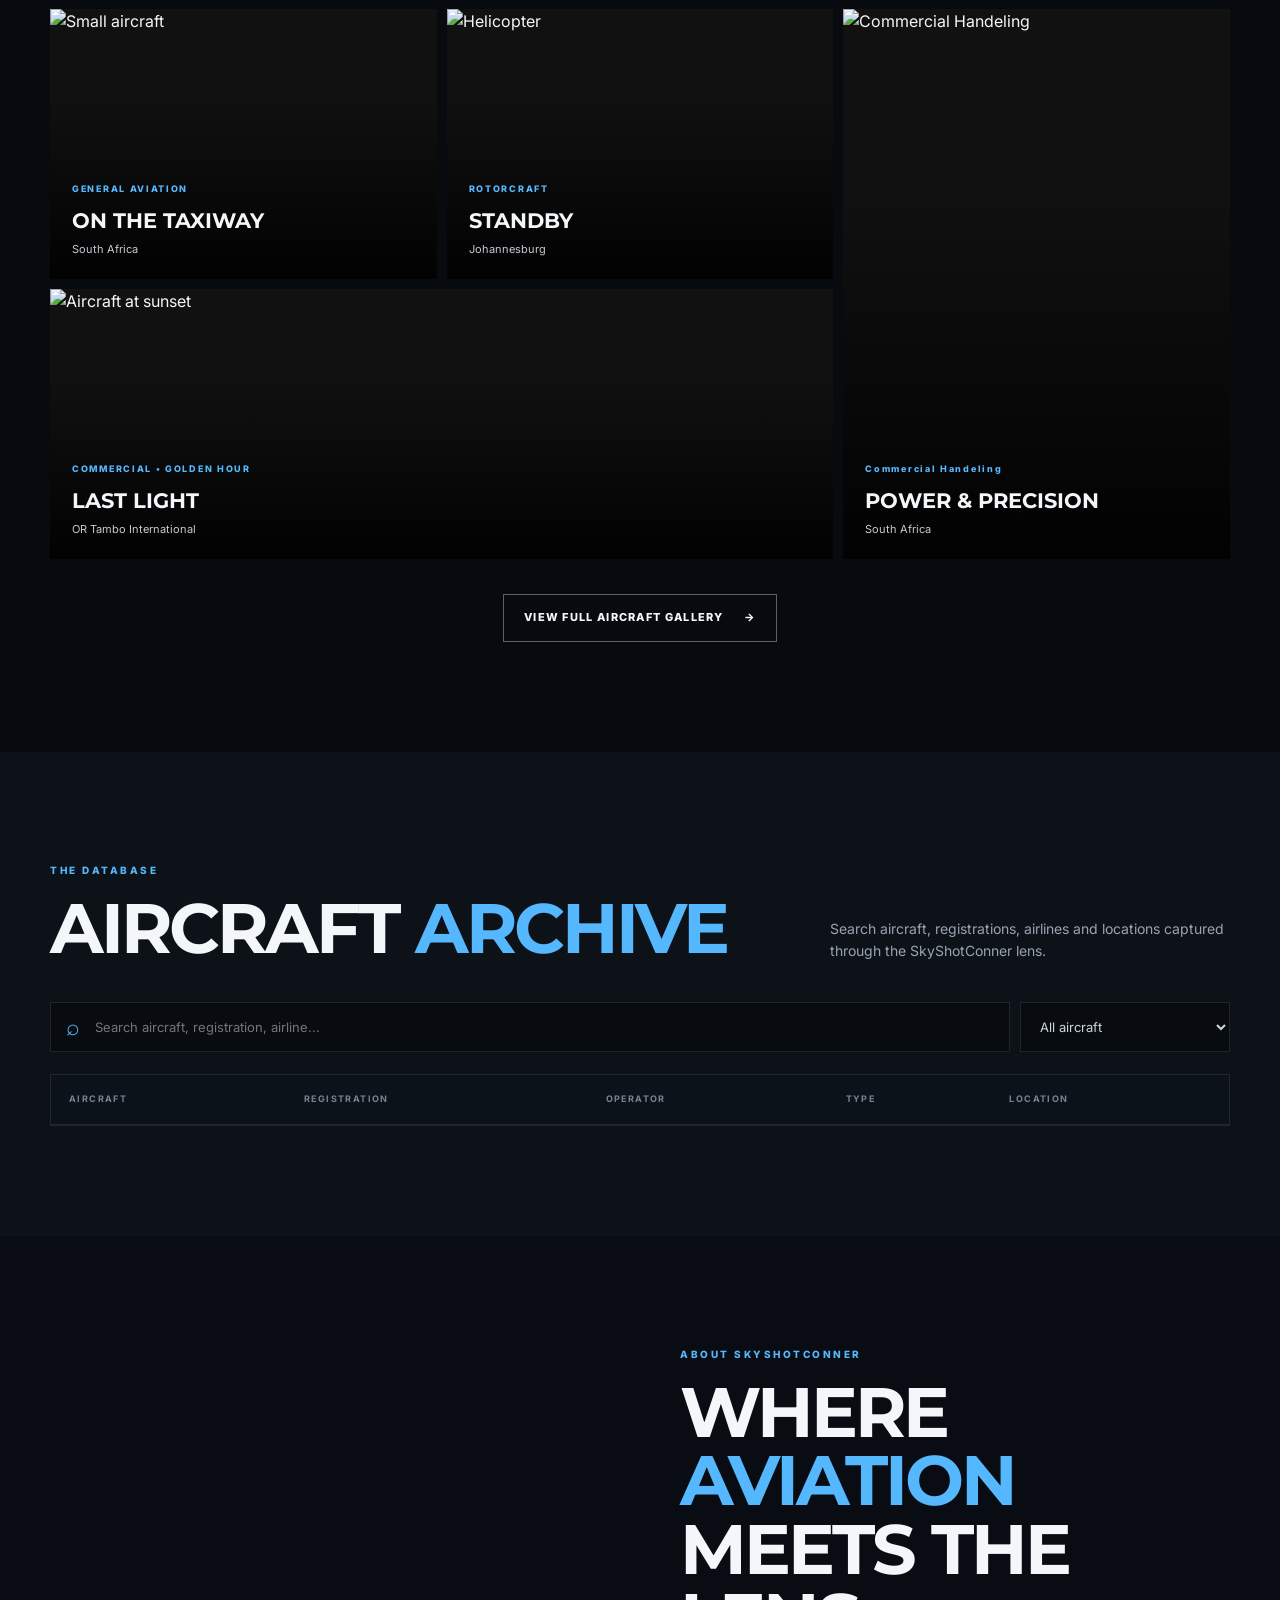
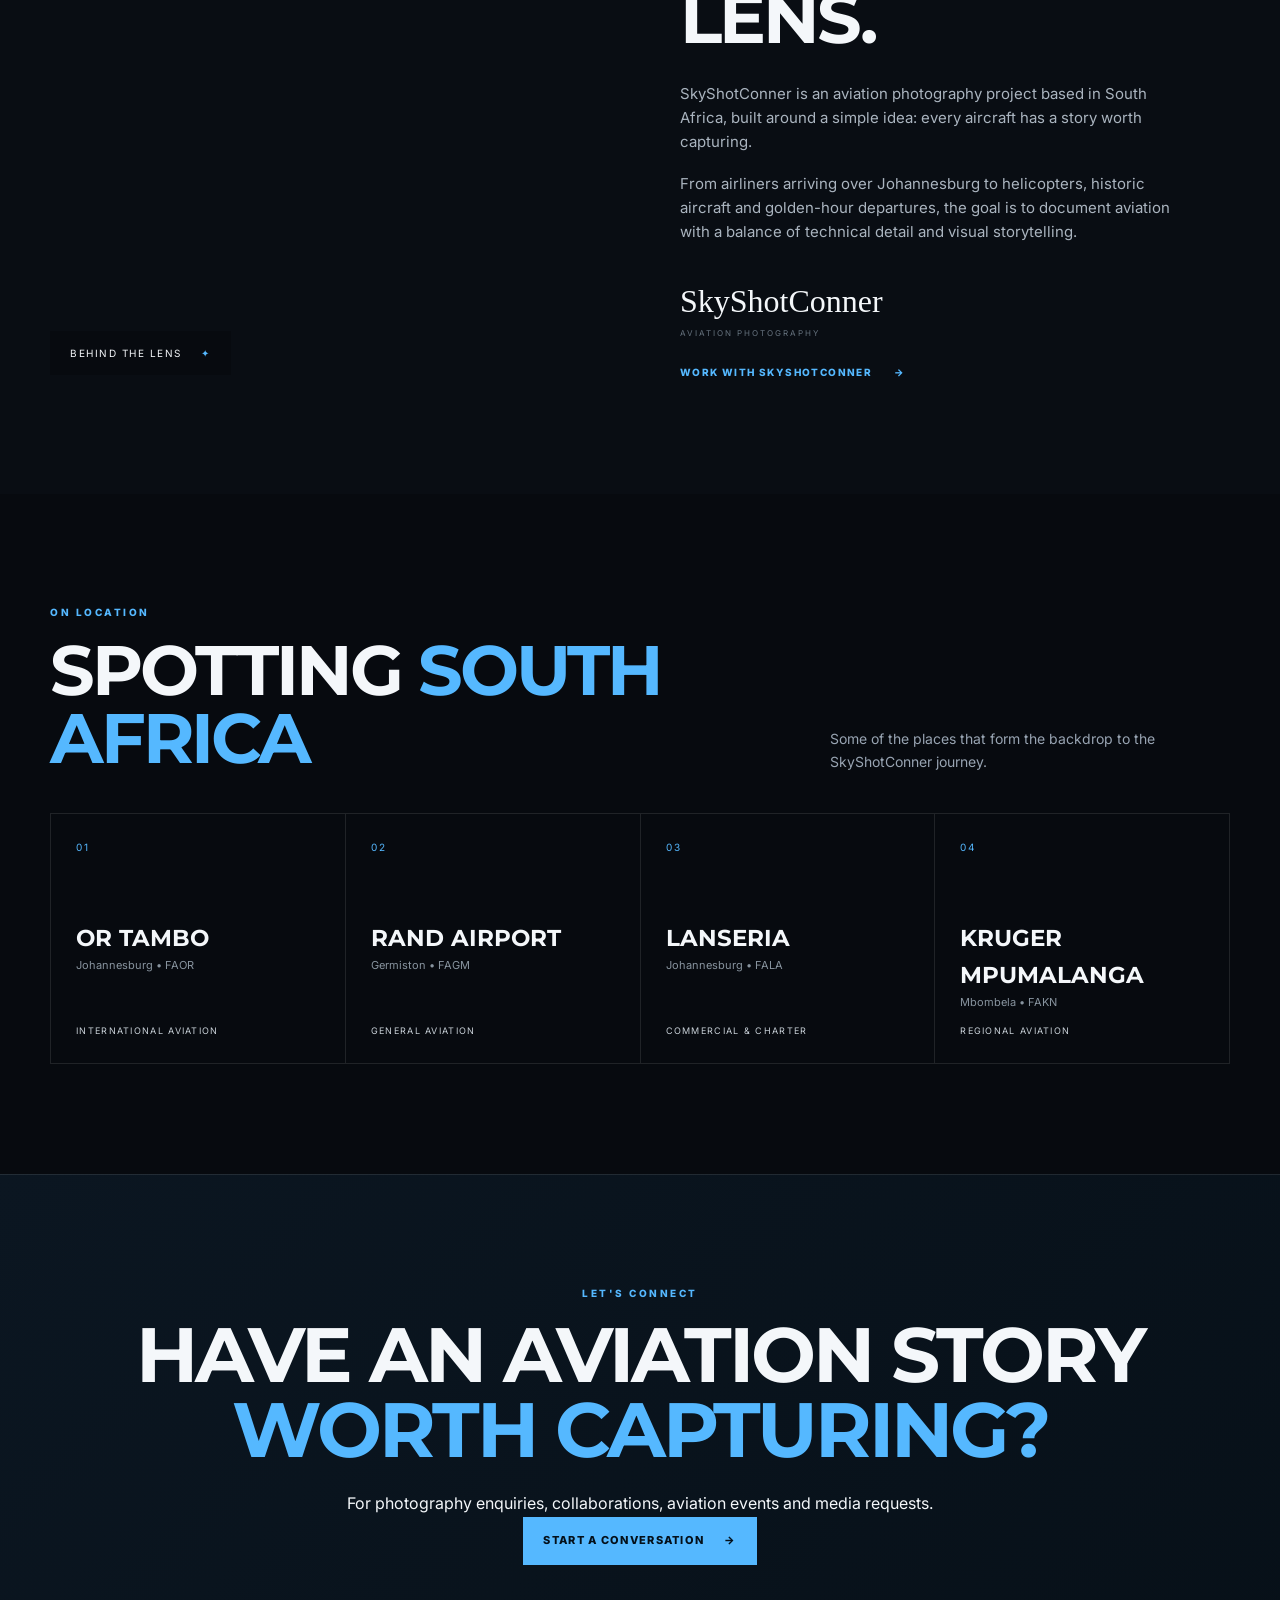
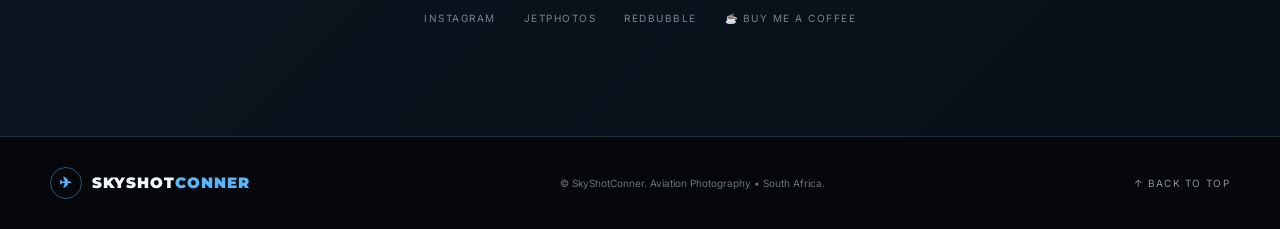
==== commit d6767e9c: "Add Buy Me a Coffee widget to index.html Added Buy Me a Coffee widget script to support project." ====
--- a/index.html
+++ b/index.html
@@ -824,6 +824,7 @@
 
 </footer>
 
+    <script data-name="BMC-Widget" data-cfasync="false" src="https://cdnjs.buymeacoffee.com/1.0.0/widget.prod.min.js" data-id="theskyshotconner" data-description="Support me on Buy me a coffee!" data-message="Thank you for supporting the SkyShotConner Project!" data-color="#5F7FFF" data-position="Right" data-x_margin="18" data-y_margin="18"></script>
 
 <script src="script.js"></script>
 
--- a/style.css
+++ b/style.css
@@ -1395,31 +1395,6 @@
     }
 
 }
-.coffee-button {
-    display: inline-flex;
-    align-items: center;
-    gap: 8px;
-
-    padding: 13px 20px;
-
-    background: #55b8ff;
-    color: #06111a;
-
-    border: 1px solid #55b8ff;
-
-    font-size: 10px;
-    font-weight: 800;
-
-    text-transform: uppercase;
-    letter-spacing: 1px;
-
-    transition: 0.2s;
-}
-
-.coffee-button:hover {
-    background: transparent;
-    color: #55b8ff;
-}
 
 /* =========================================================
    SMALL PHONES
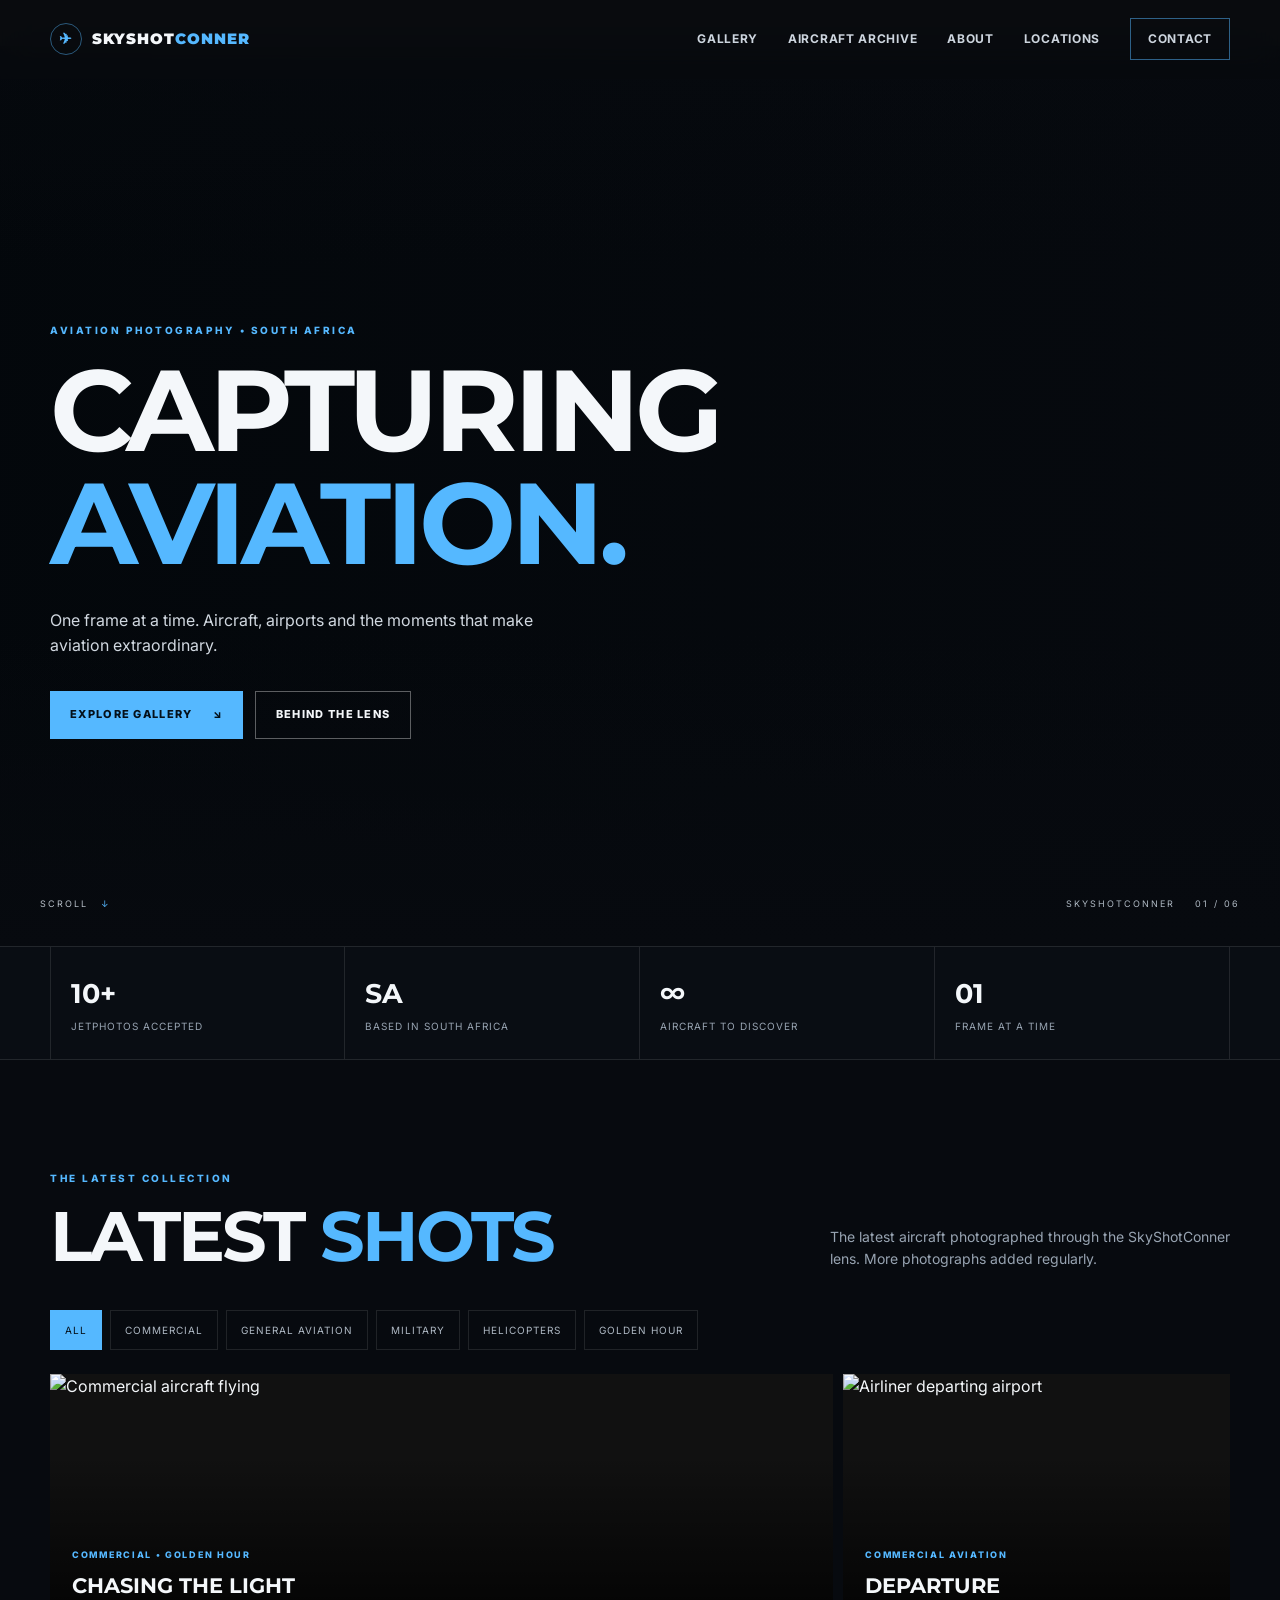
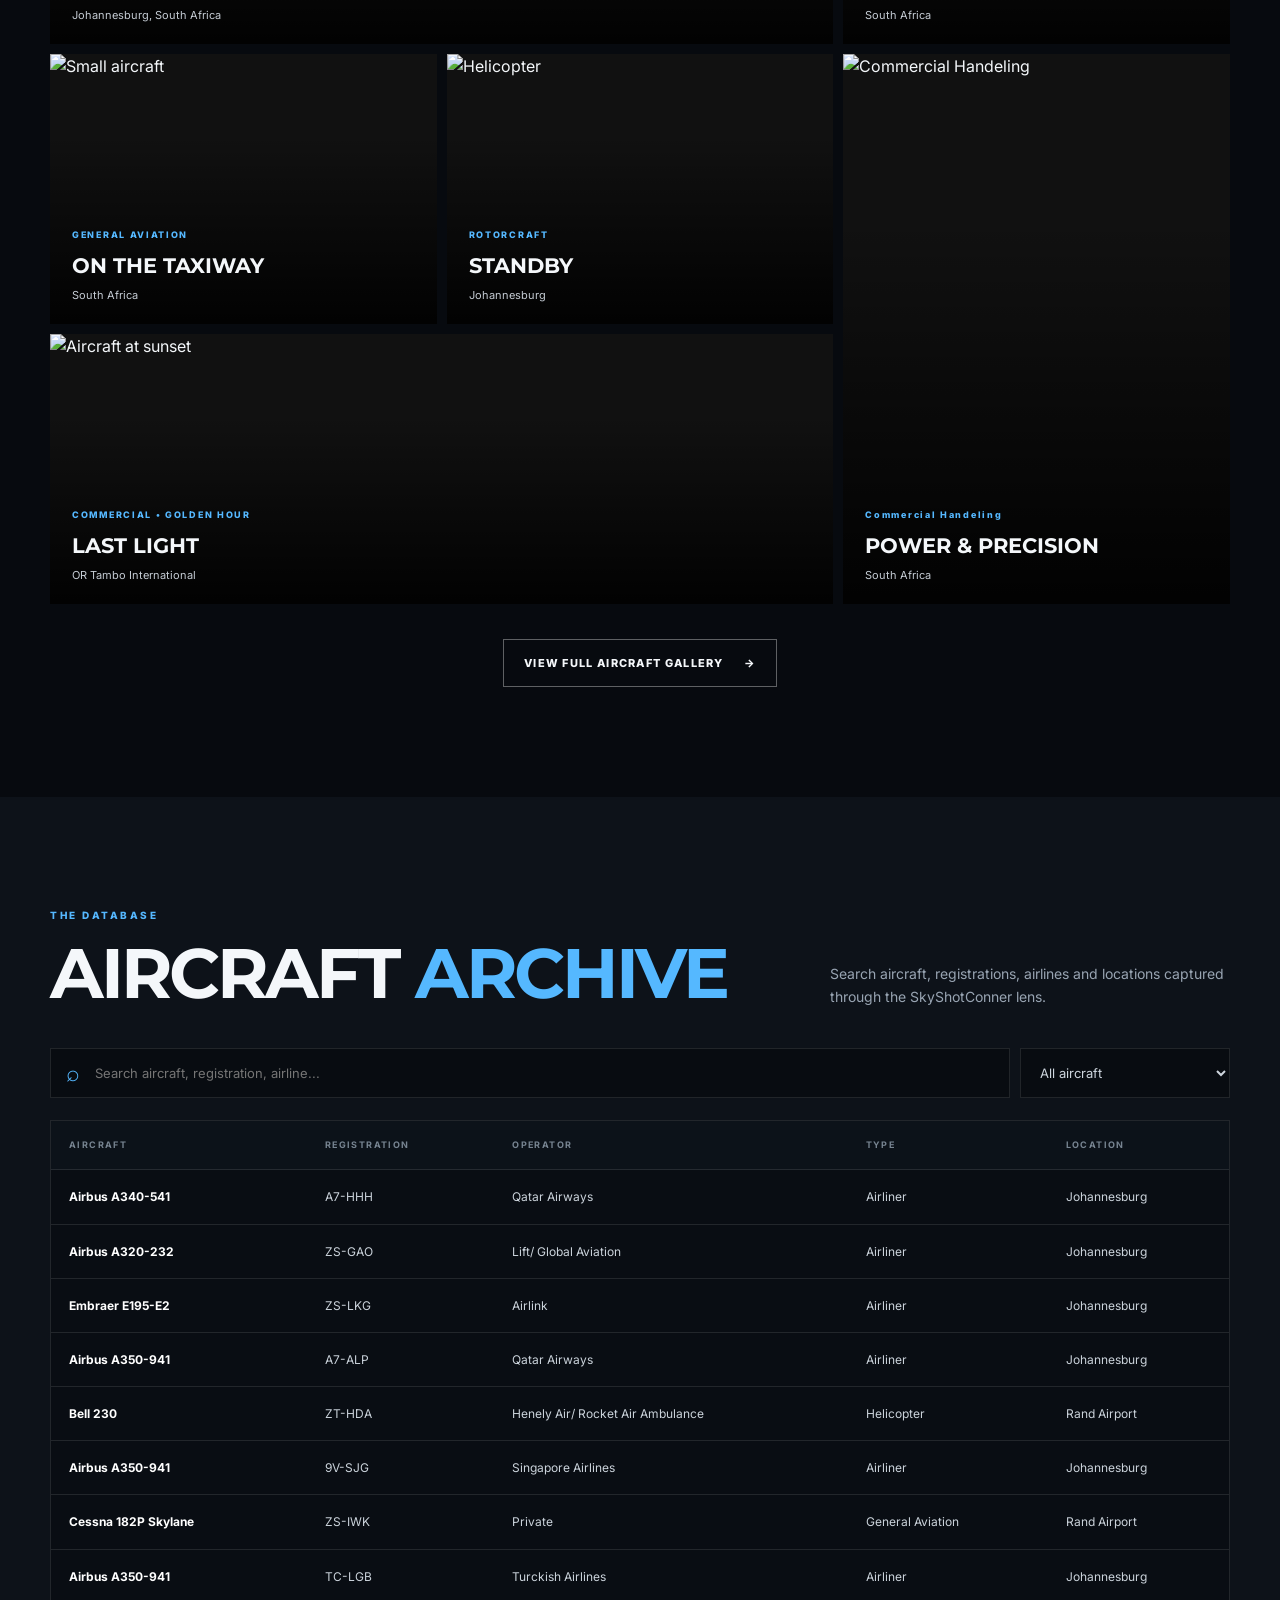
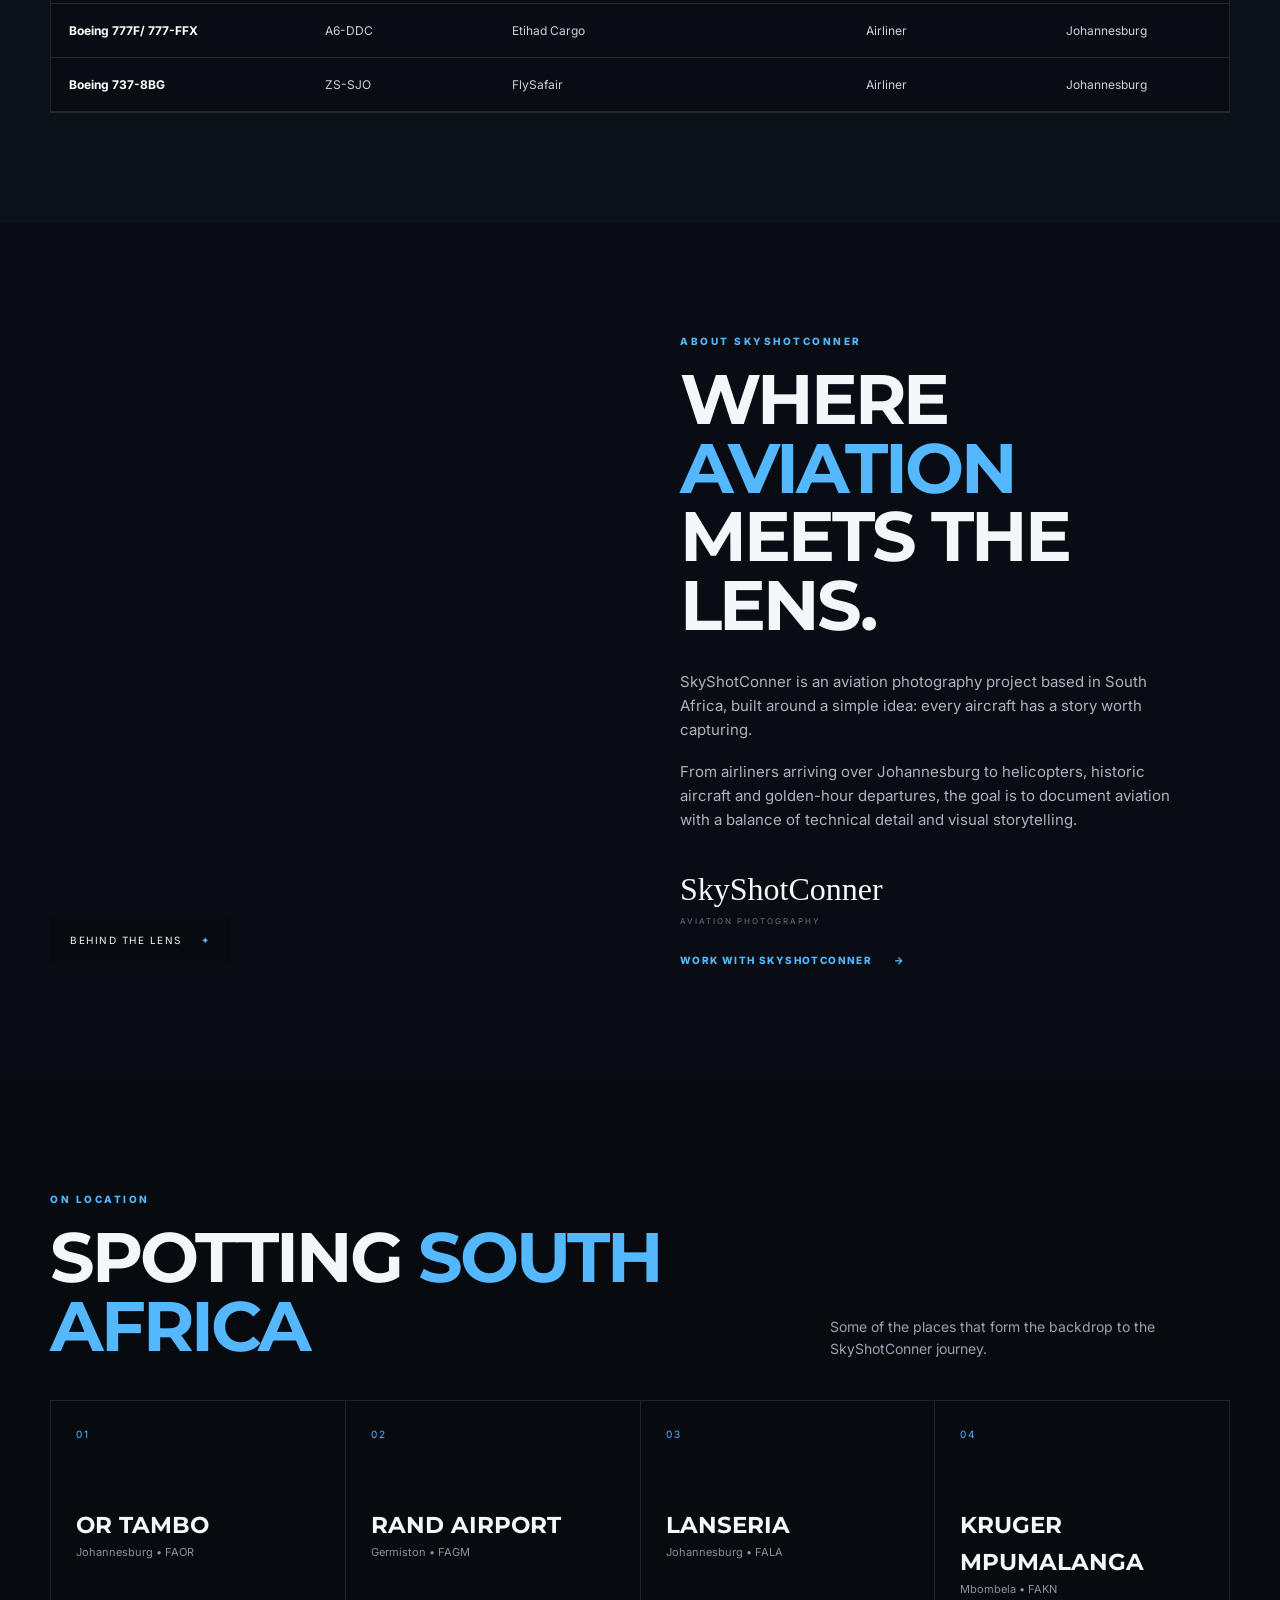
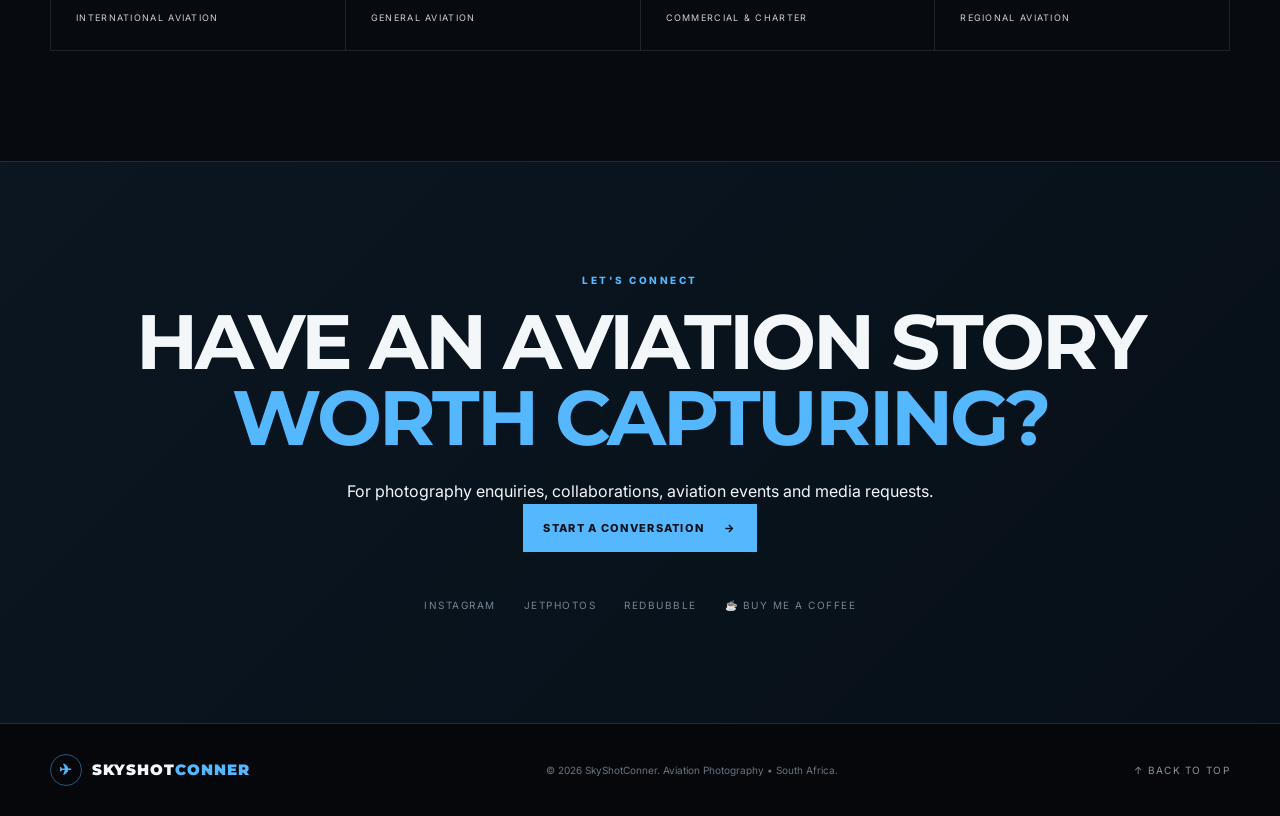
==== commit d8706600: "Add construction banner with scrolling text Added a construction banner to notify users about upcomi" ====
--- a/index.html
+++ b/index.html
@@ -58,6 +58,44 @@
 
 </header>
 
+    <!-- =========================================================
+     BANNER
+========================================================= -->
+
+<div class="construction-banner">
+  <div class="construction-text">
+    🚧 SkyShotConner website is still under construction — more exciting features coming soon! 🚧
+  </div>
+</div>
+
+<style>
+  .construction-banner {
+    width: 100%;
+    overflow: hidden;
+    background: #111;
+    color: white;
+    padding: 10px 0;
+    white-space: nowrap;
+    box-sizing: border-box;
+  }
+
+  .construction-text {
+    display: inline-block;
+    padding-left: 100%;
+    animation: scroll-banner 15s linear infinite;
+    font-size: 15px;
+    font-weight: 600;
+  }
+
+  @keyframes scroll-banner {
+    from {
+      transform: translateX(0);
+    }
+    to {
+      transform: translateX(-100%);
+    }
+  }
+</style>
 
 <!-- ================= MAIN ================= -->
 
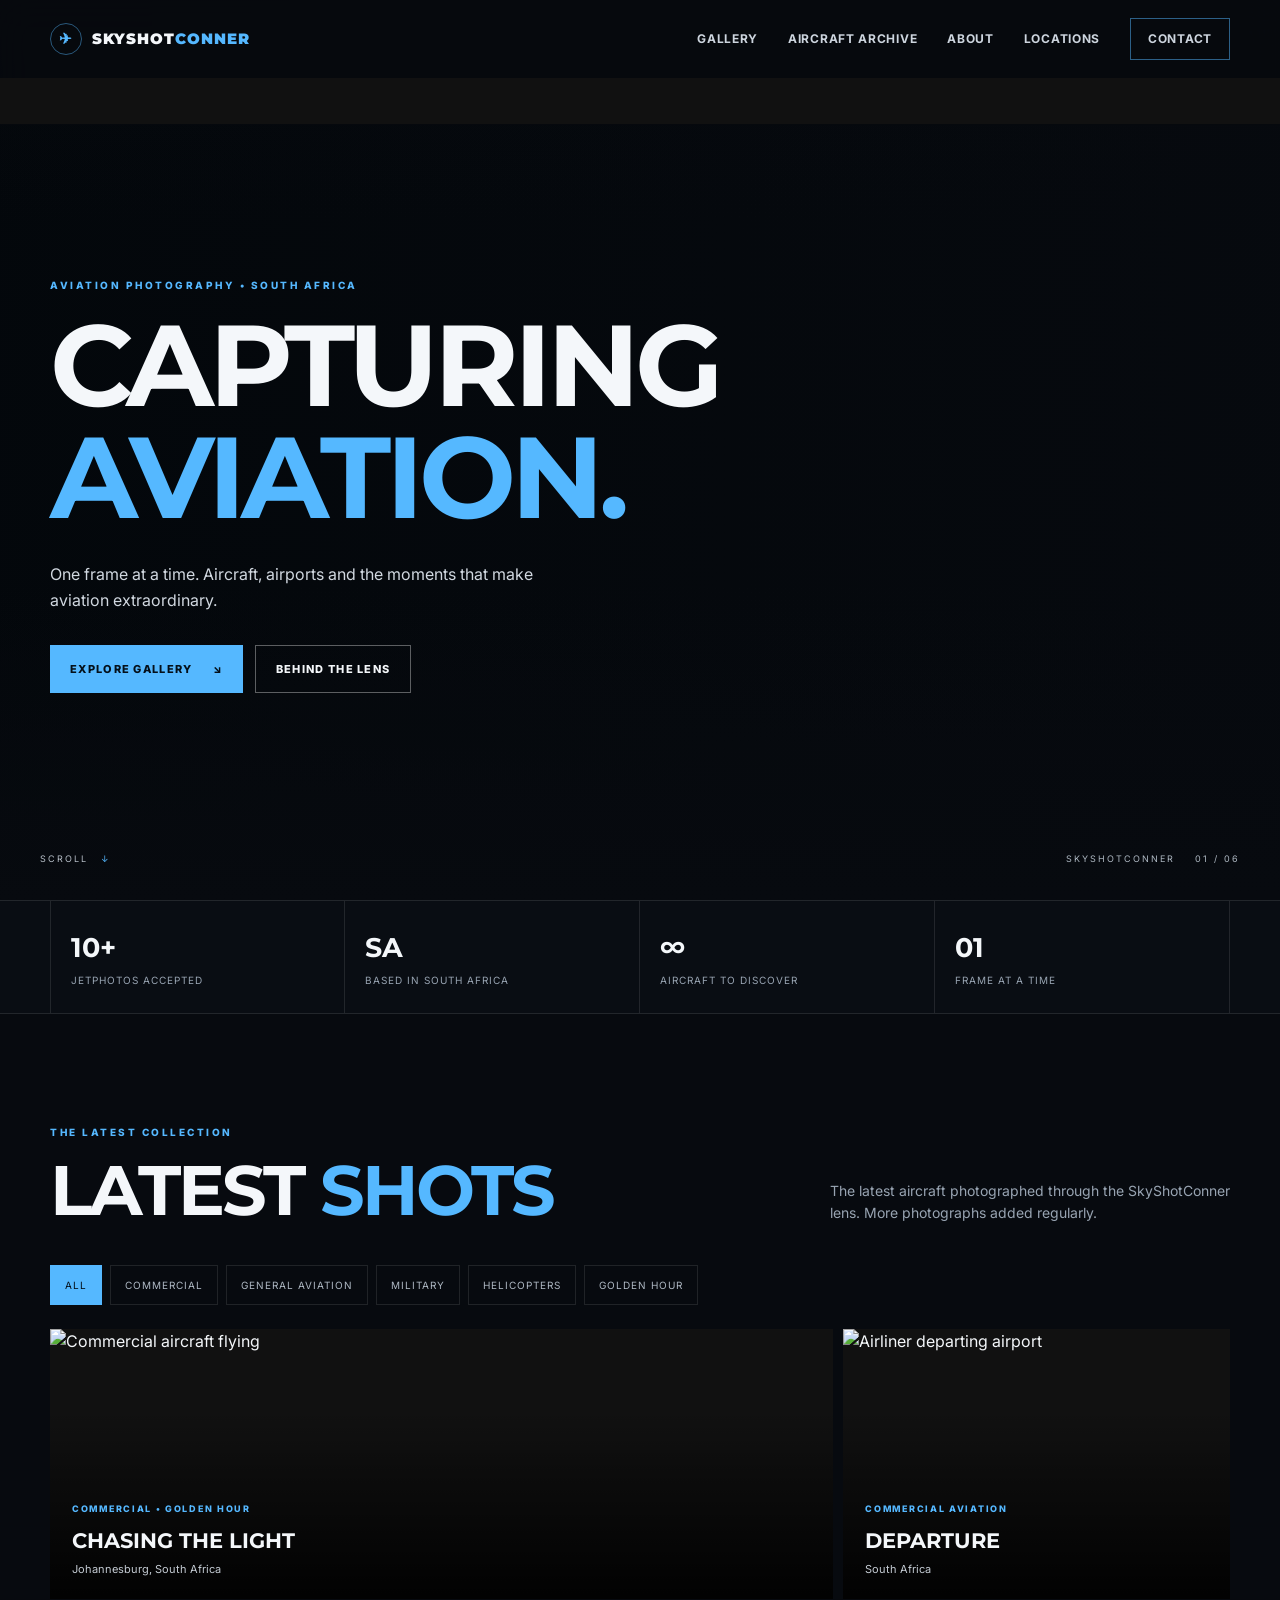
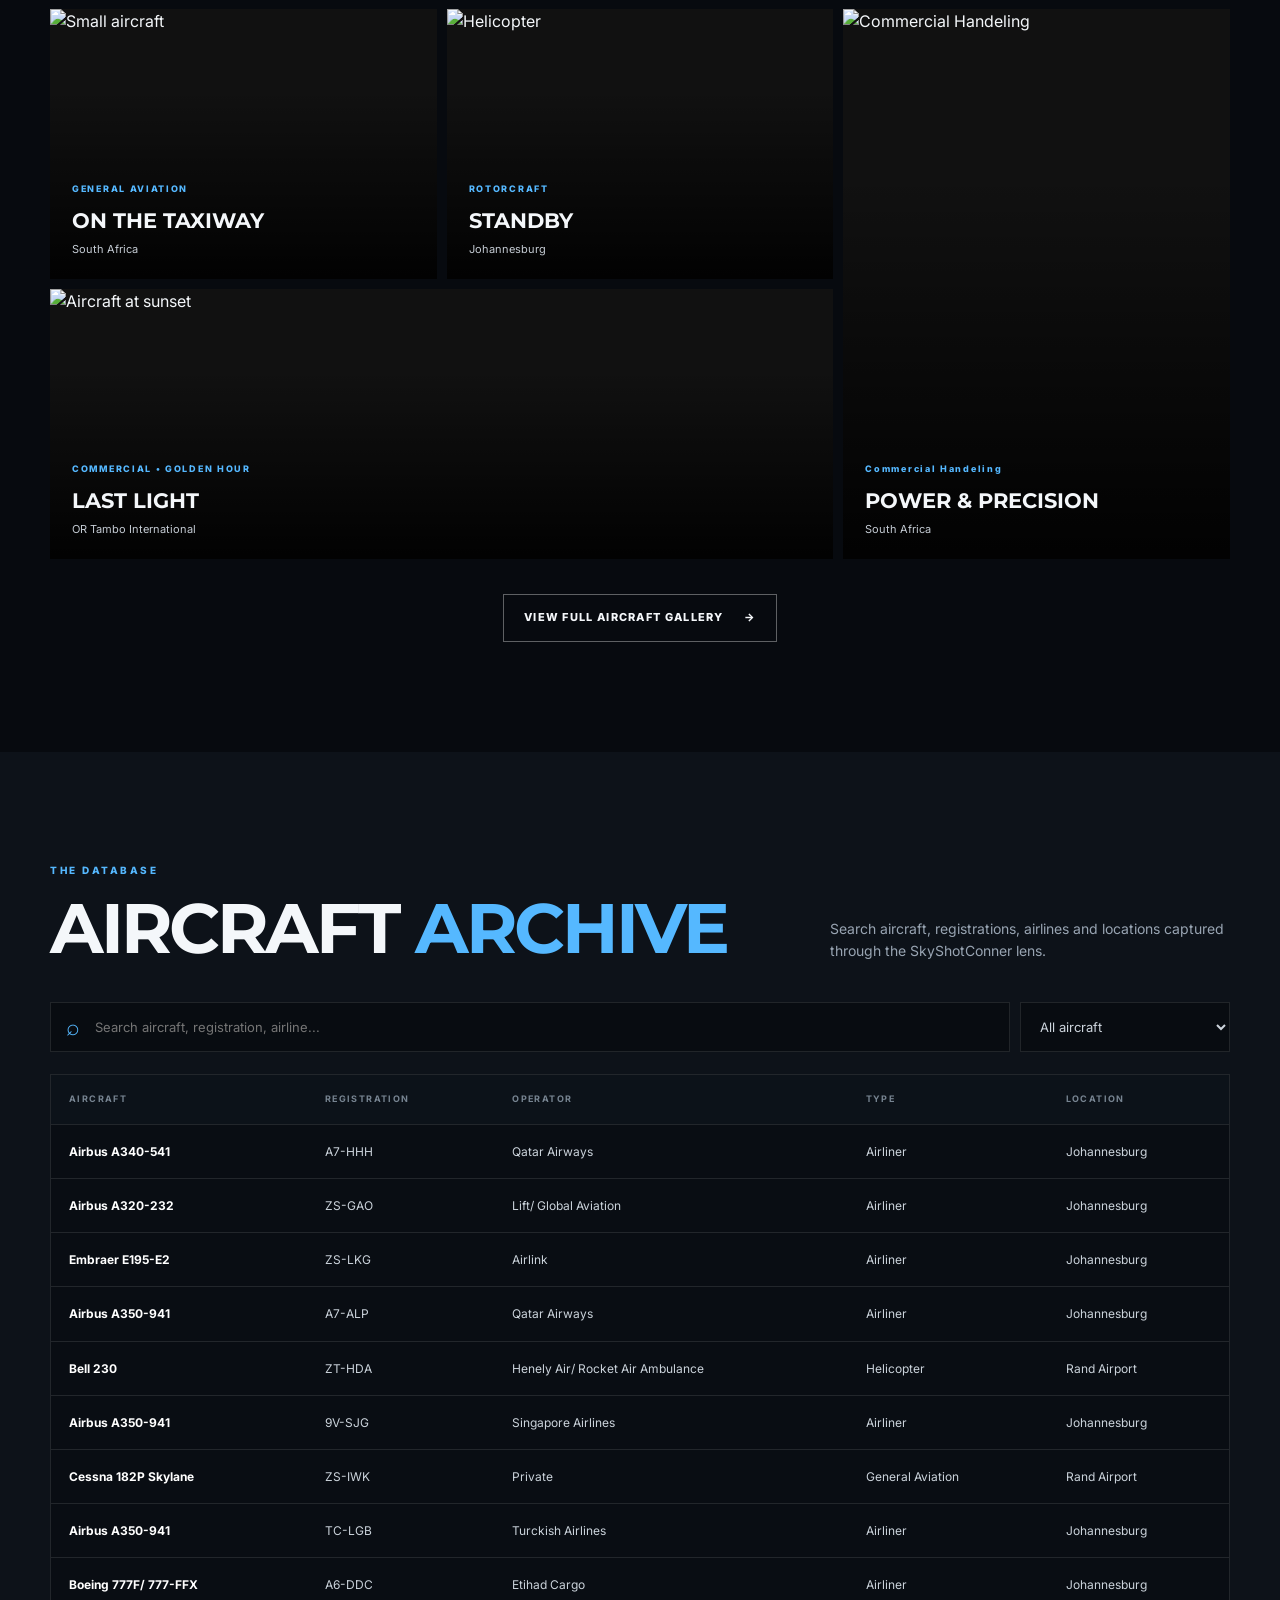
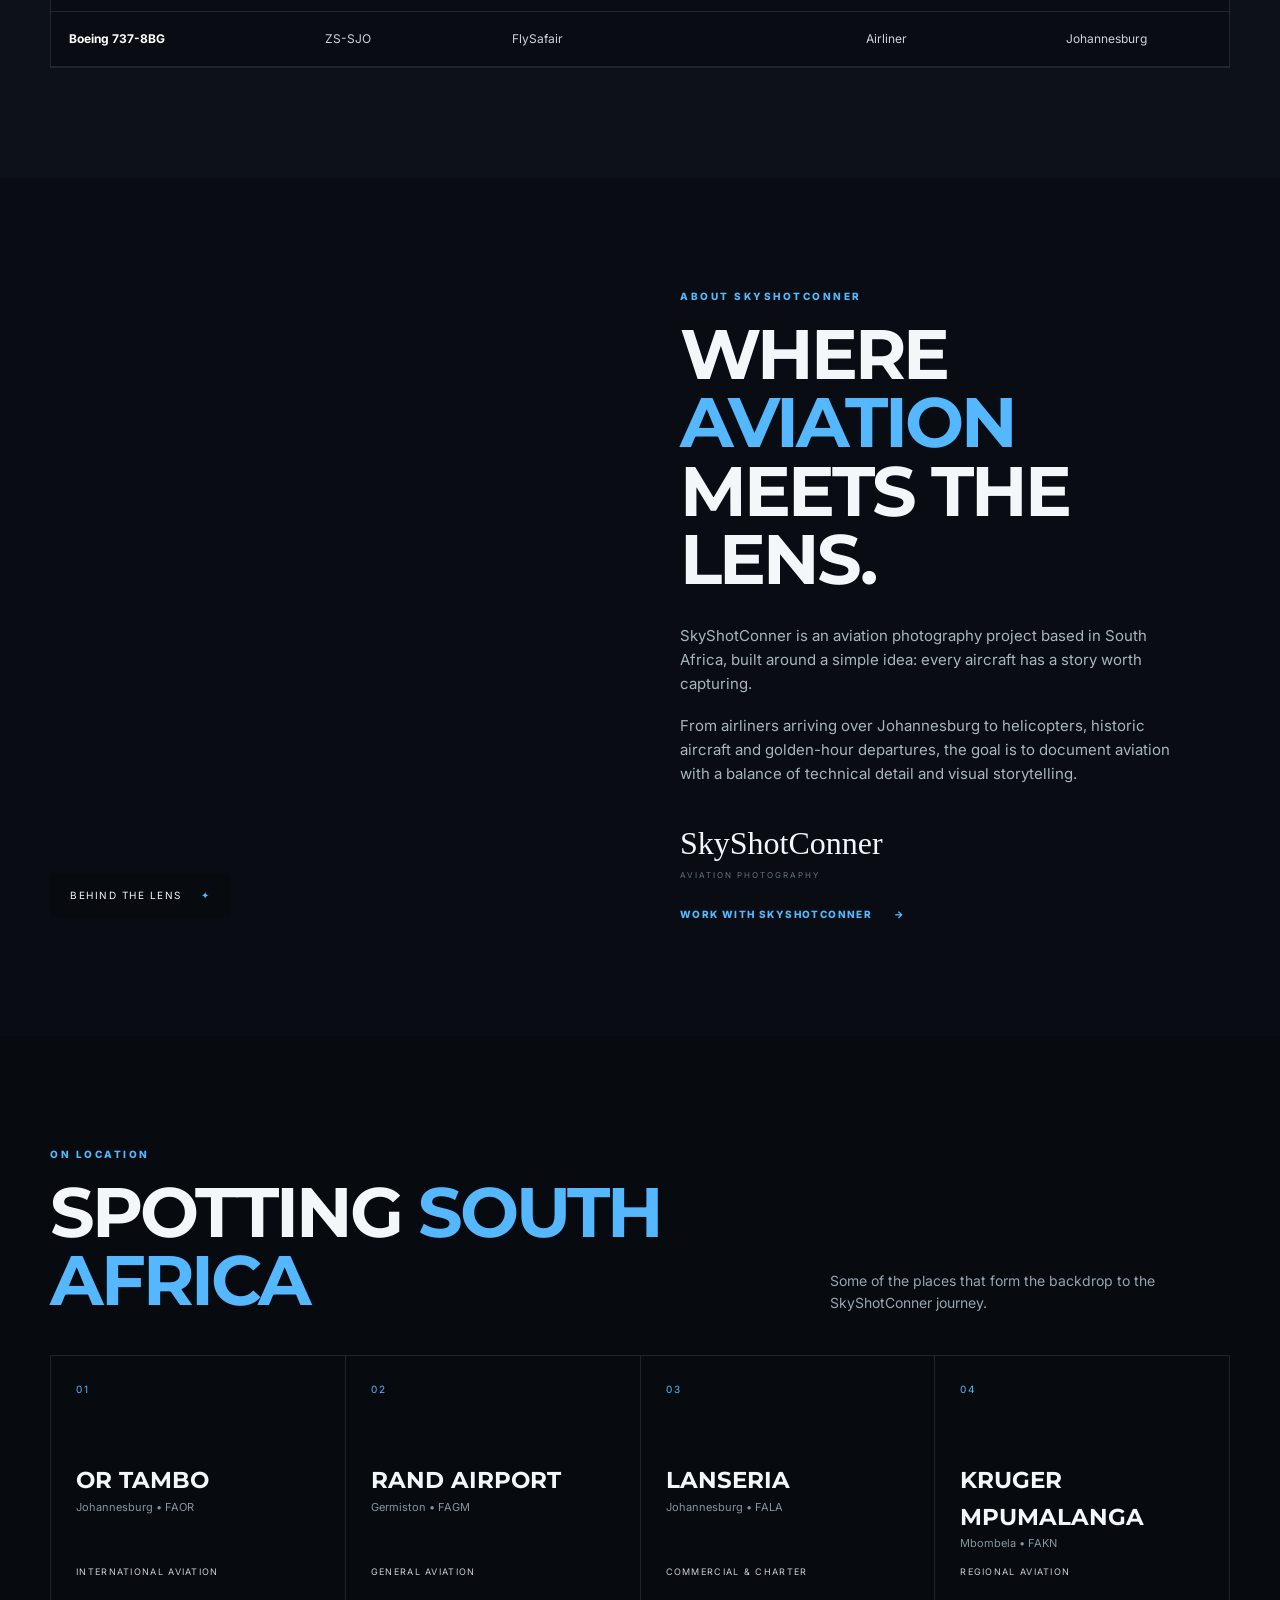
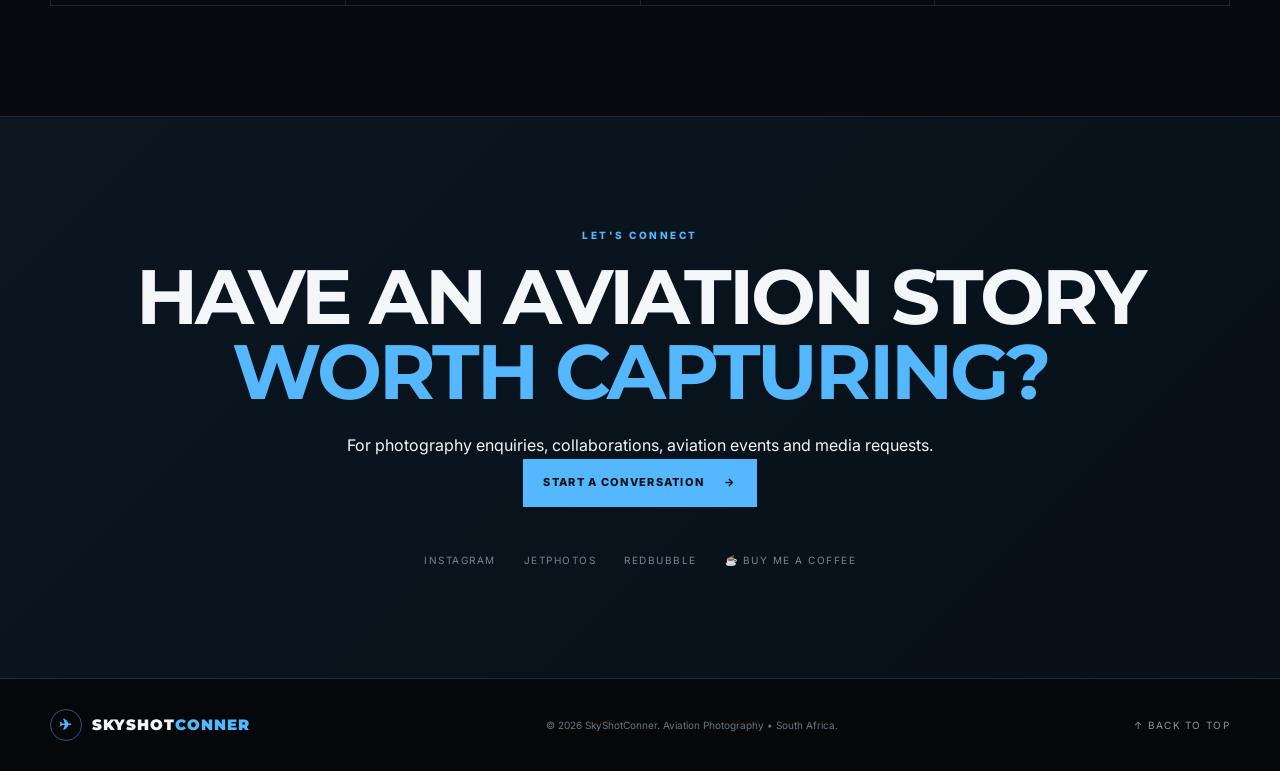
==== commit afacee99: "Clean up header and remove banner comments Removed commented banner section and adjusted header." ====
--- a/index.html
+++ b/index.html
@@ -56,9 +56,7 @@
 
     </nav>
 
-</header>
-
-    <!-- =========================================================
+<!-- =========================================================
      BANNER
 ========================================================= -->
 
@@ -96,7 +94,10 @@
     }
   }
 </style>
-
+    
+</header>
+
+    
 <!-- ================= MAIN ================= -->
 
 <main>
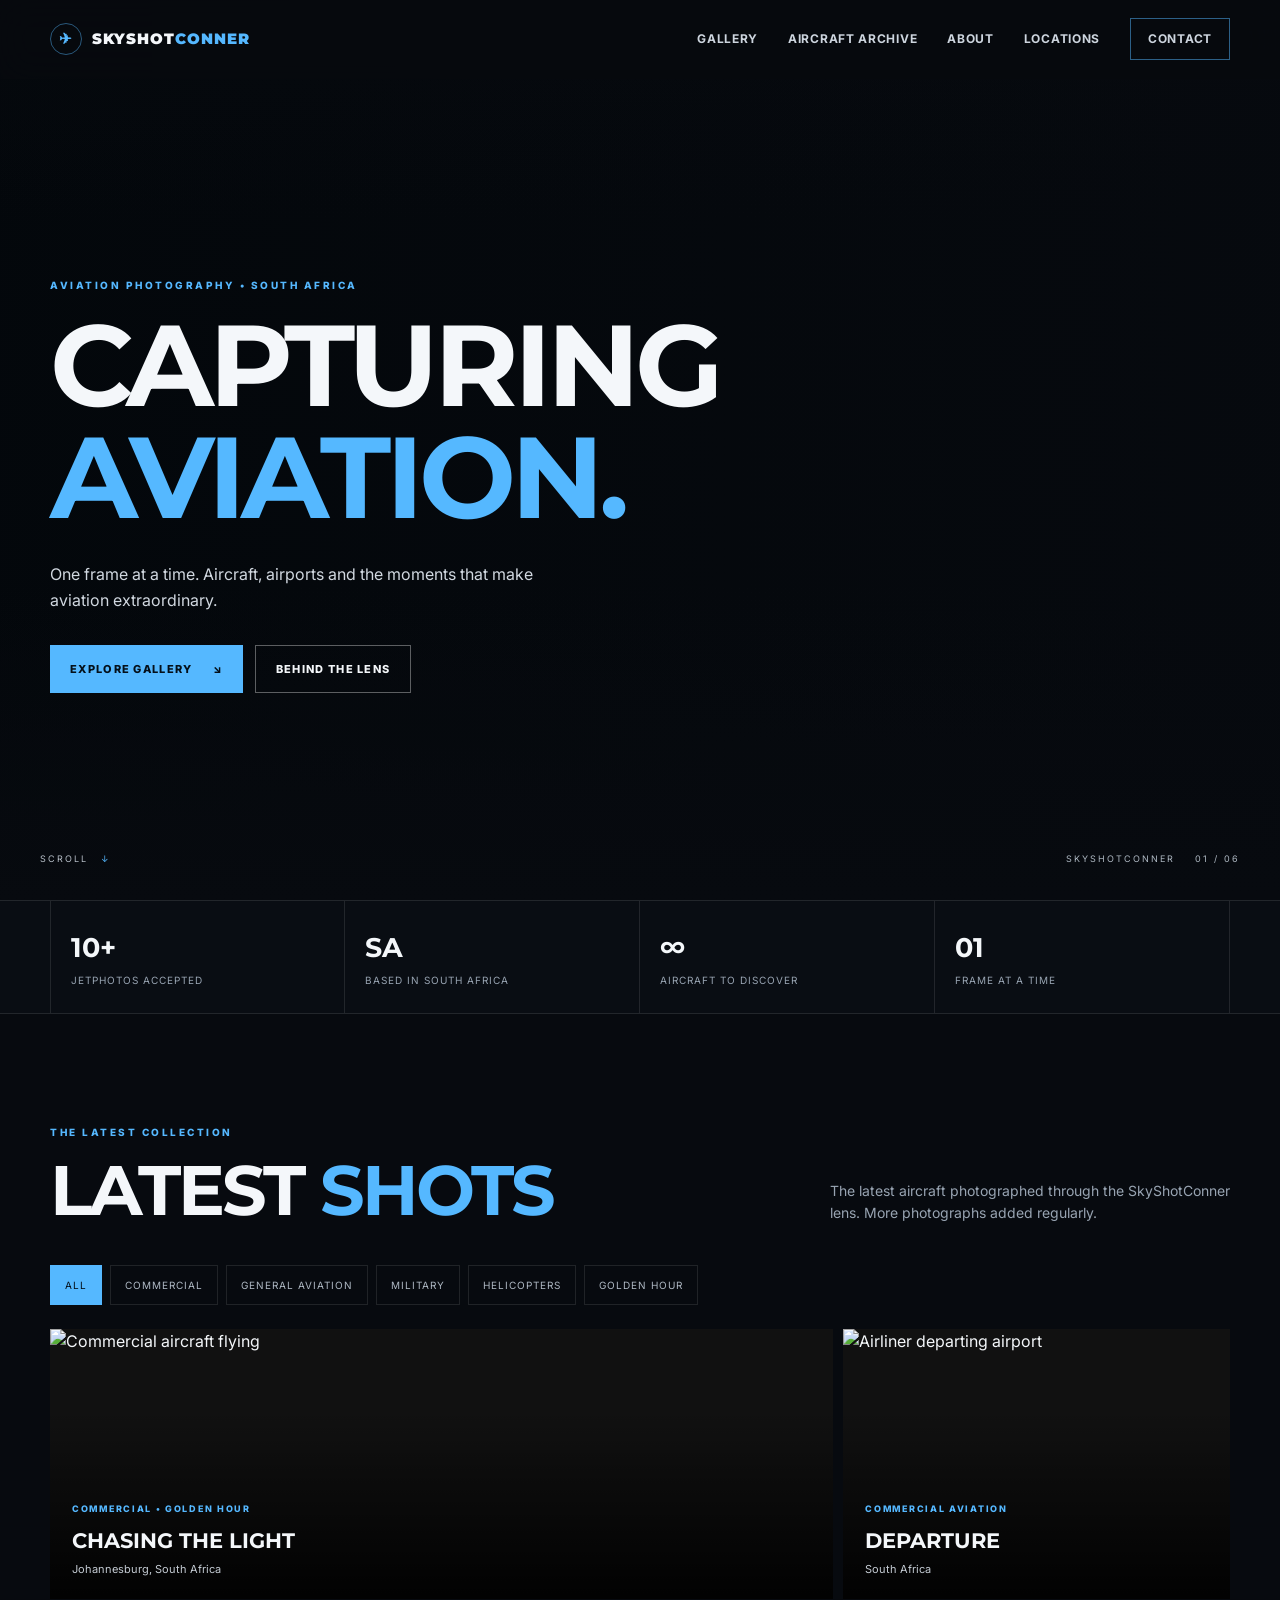
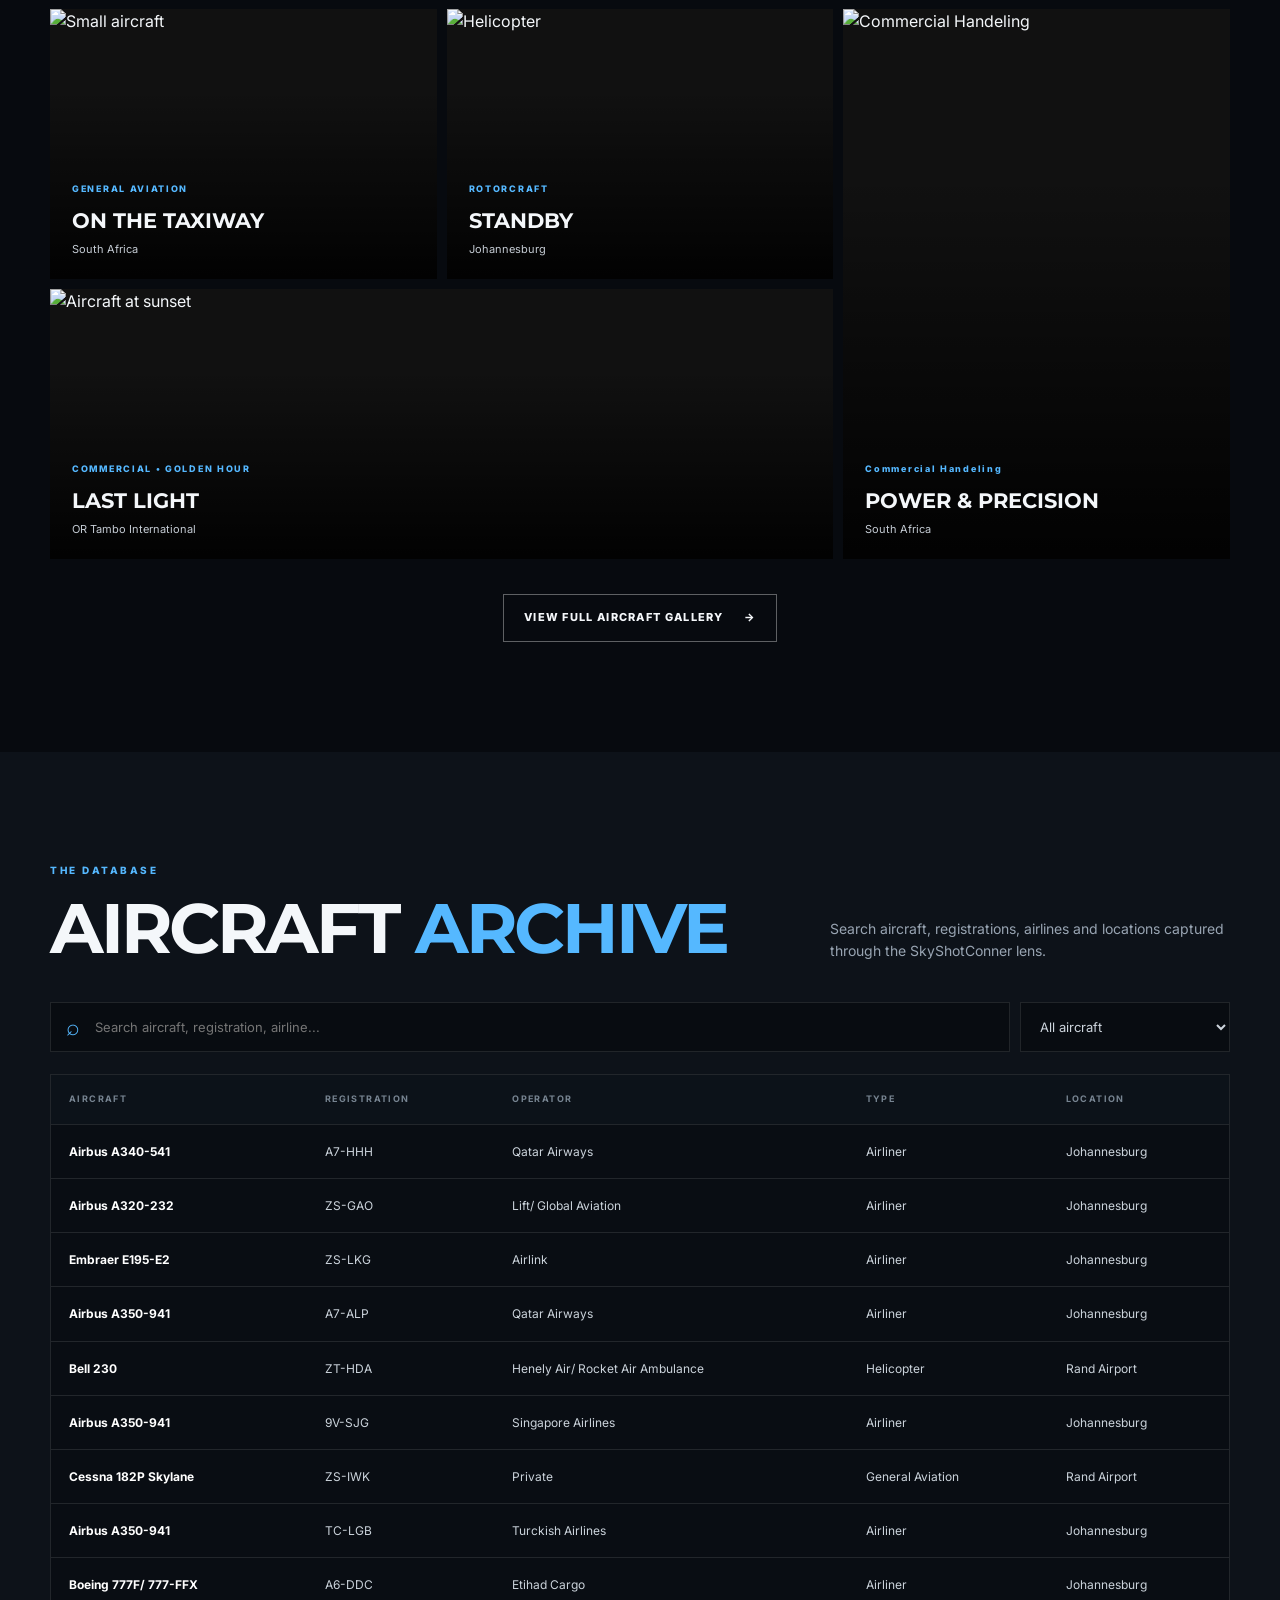
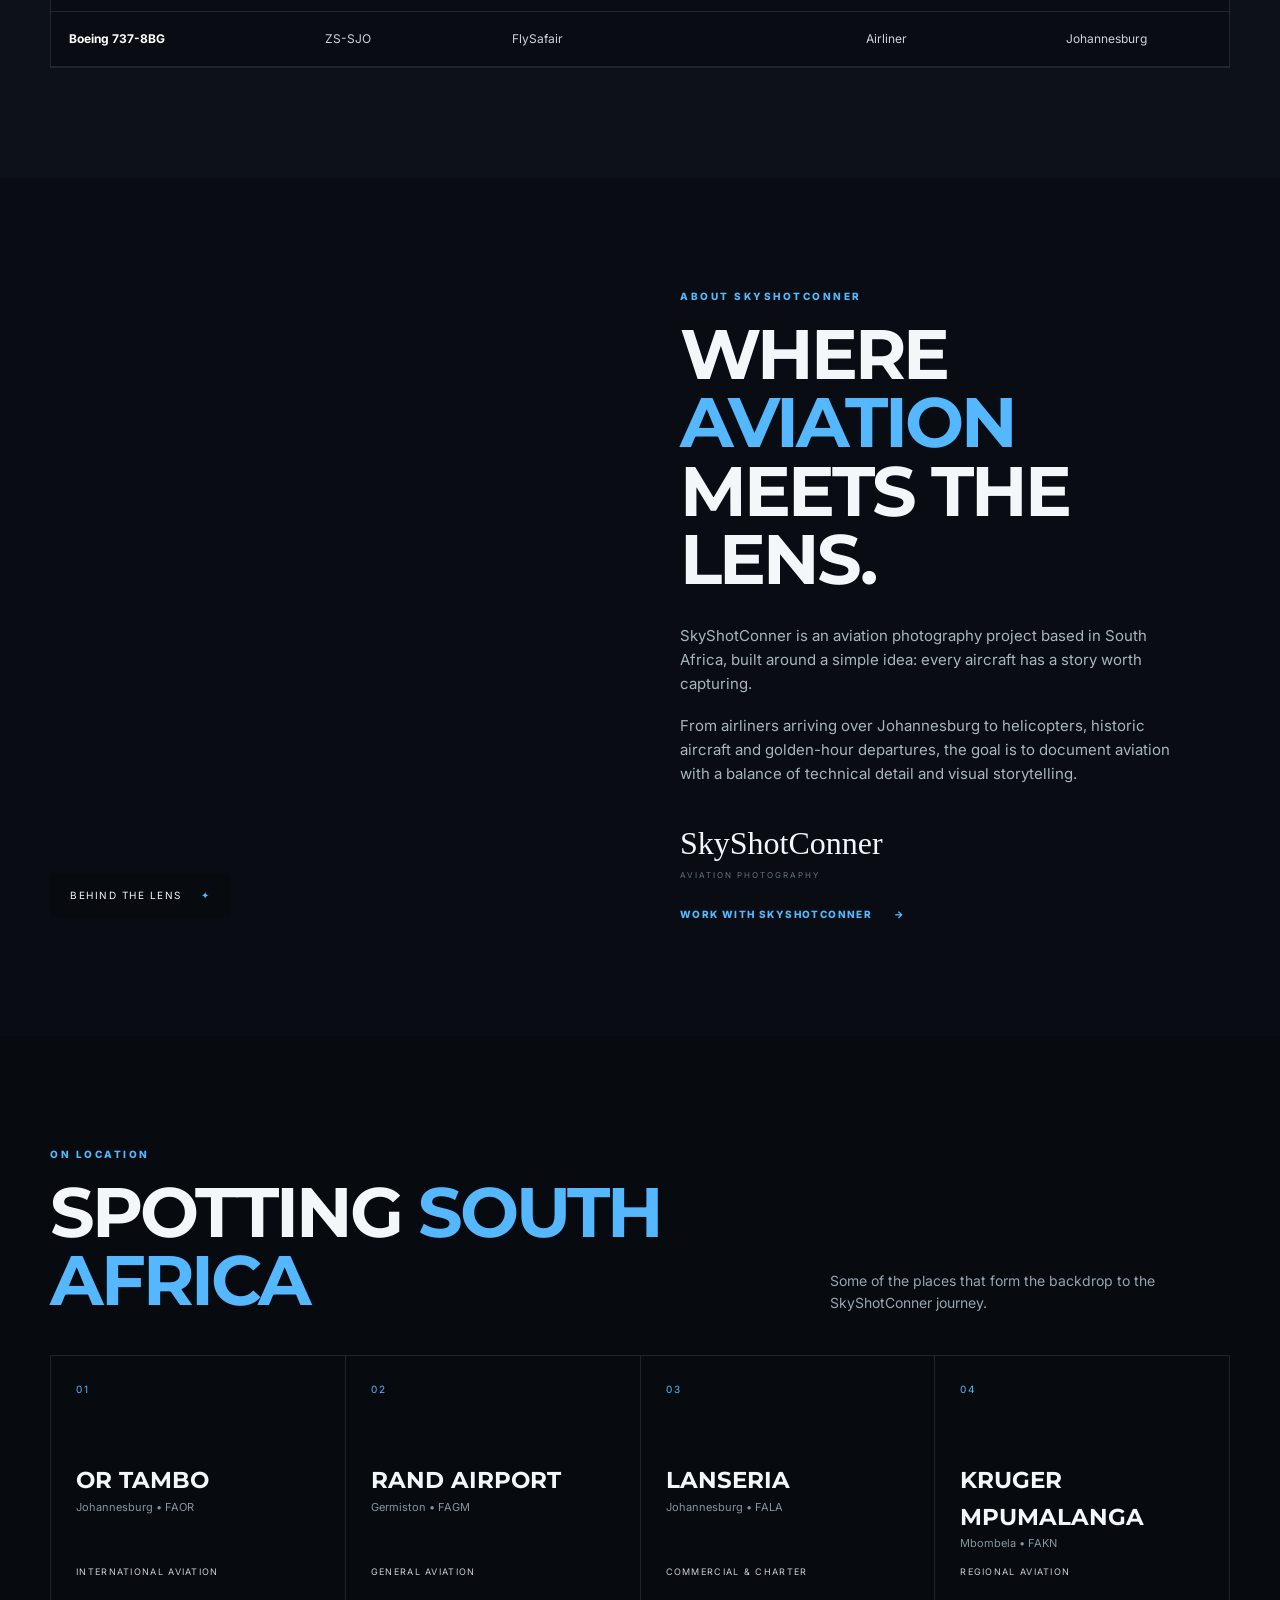
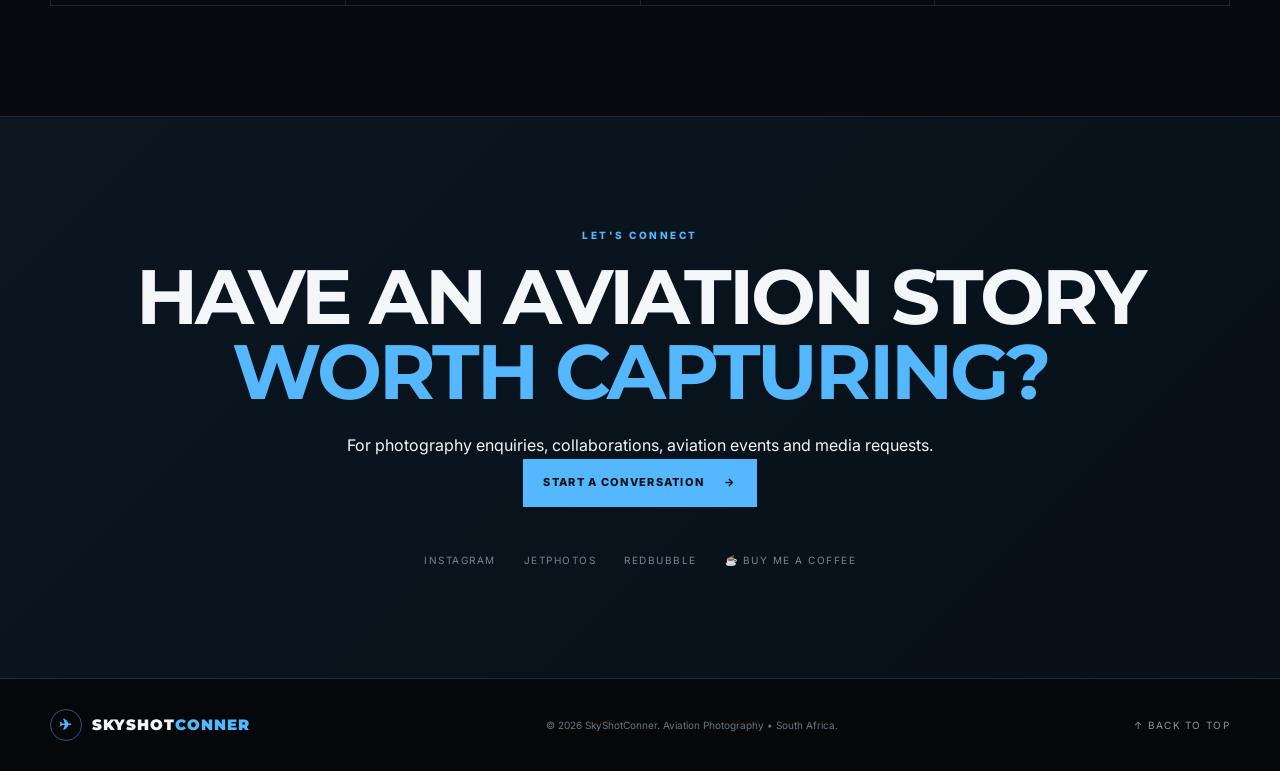
==== commit 6250cbb1: "Update index.html" ====
--- a/index.html
+++ b/index.html
@@ -56,45 +56,6 @@
 
     </nav>
 
-<!-- =========================================================
-     BANNER
-========================================================= -->
-
-<div class="construction-banner">
-  <div class="construction-text">
-    🚧 SkyShotConner website is still under construction — more exciting features coming soon! 🚧
-  </div>
-</div>
-
-<style>
-  .construction-banner {
-    width: 100%;
-    overflow: hidden;
-    background: #111;
-    color: white;
-    padding: 10px 0;
-    white-space: nowrap;
-    box-sizing: border-box;
-  }
-
-  .construction-text {
-    display: inline-block;
-    padding-left: 100%;
-    animation: scroll-banner 15s linear infinite;
-    font-size: 15px;
-    font-weight: 600;
-  }
-
-  @keyframes scroll-banner {
-    from {
-      transform: translateX(0);
-    }
-    to {
-      transform: translateX(-100%);
-    }
-  }
-</style>
-    
 </header>
 
     
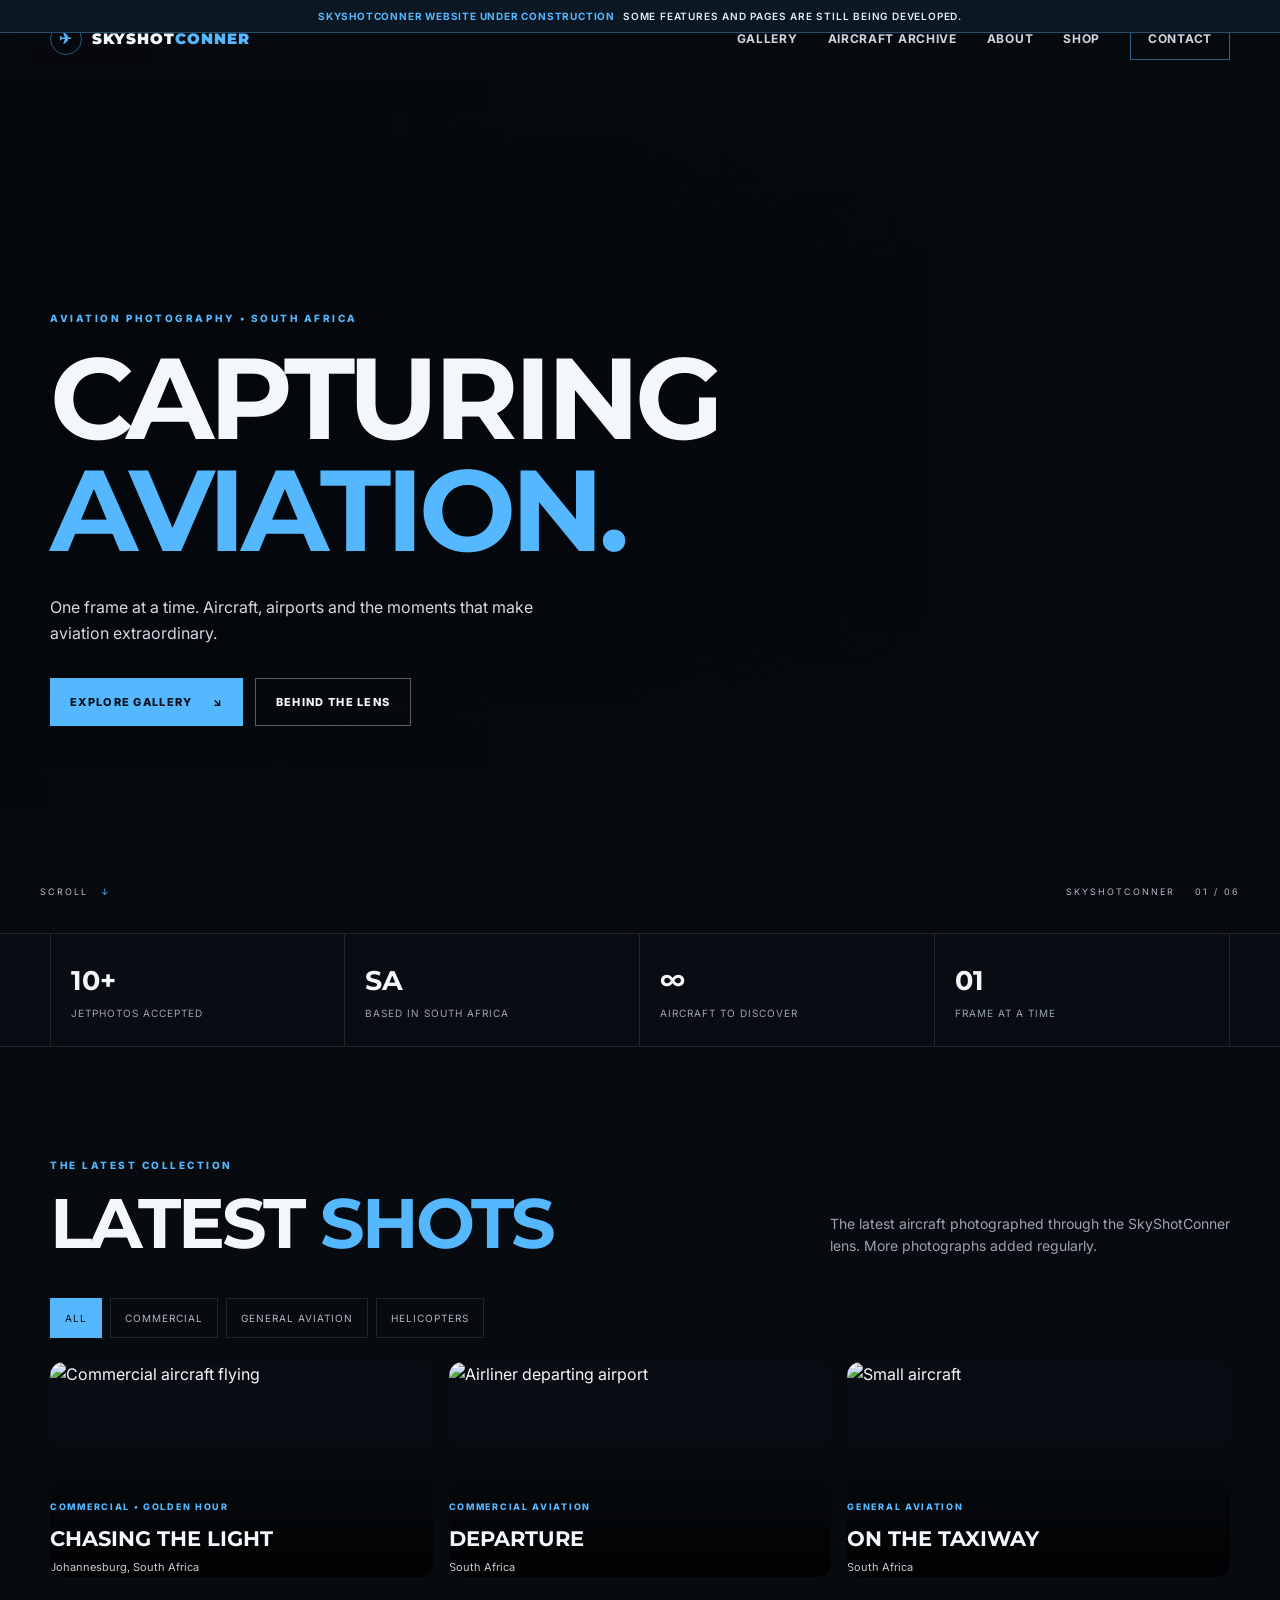
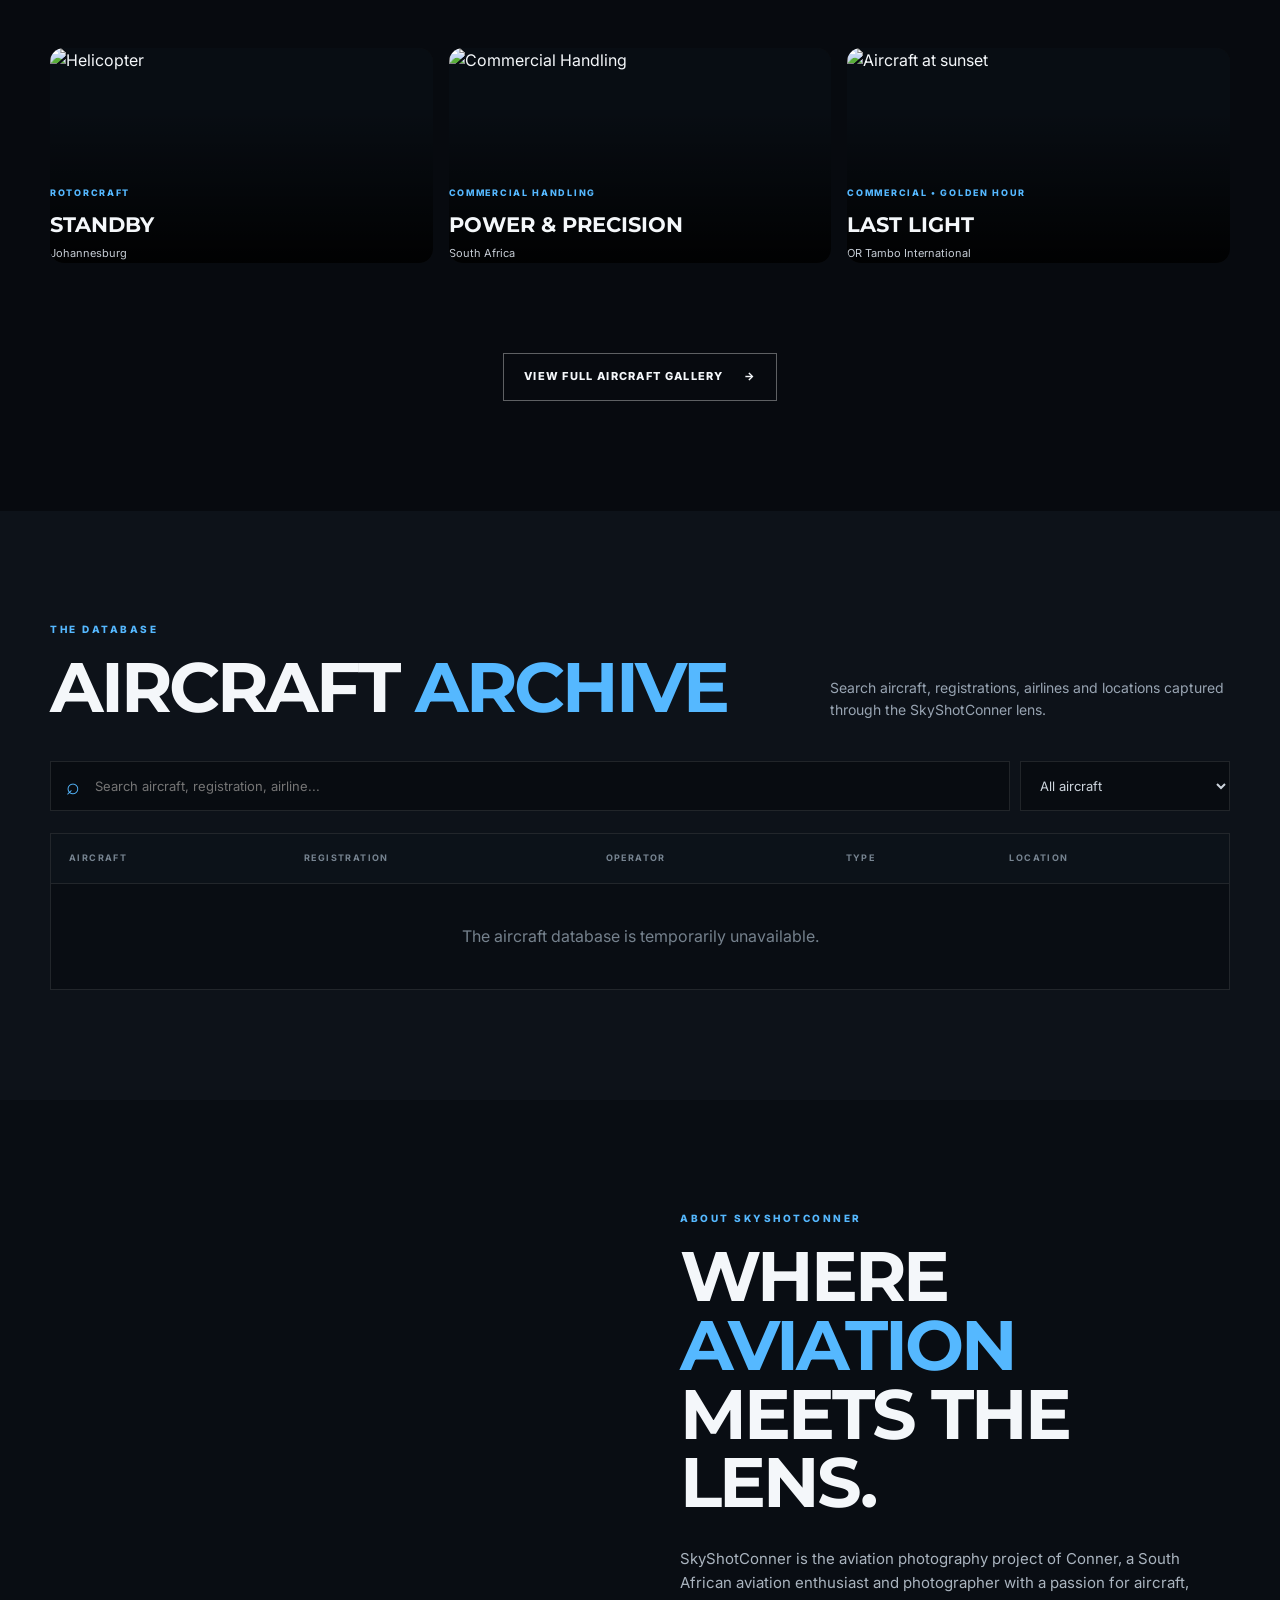
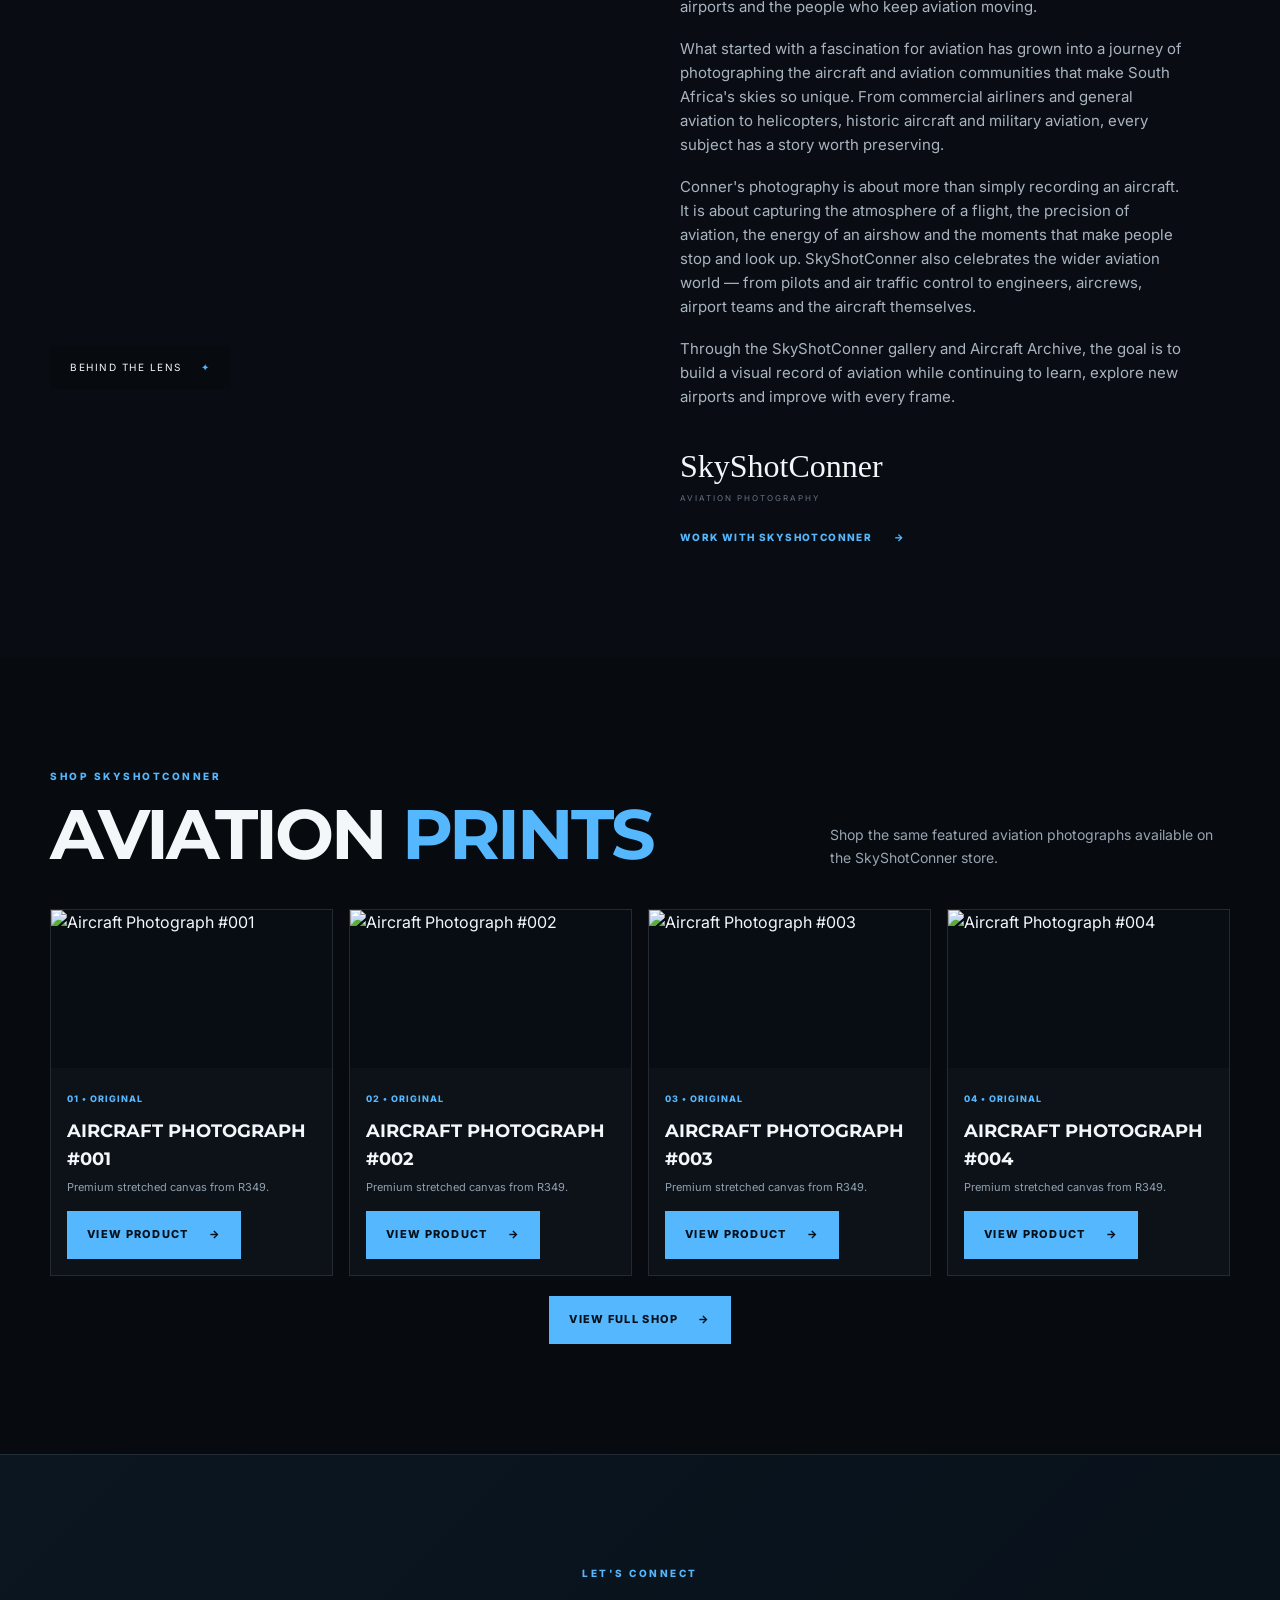
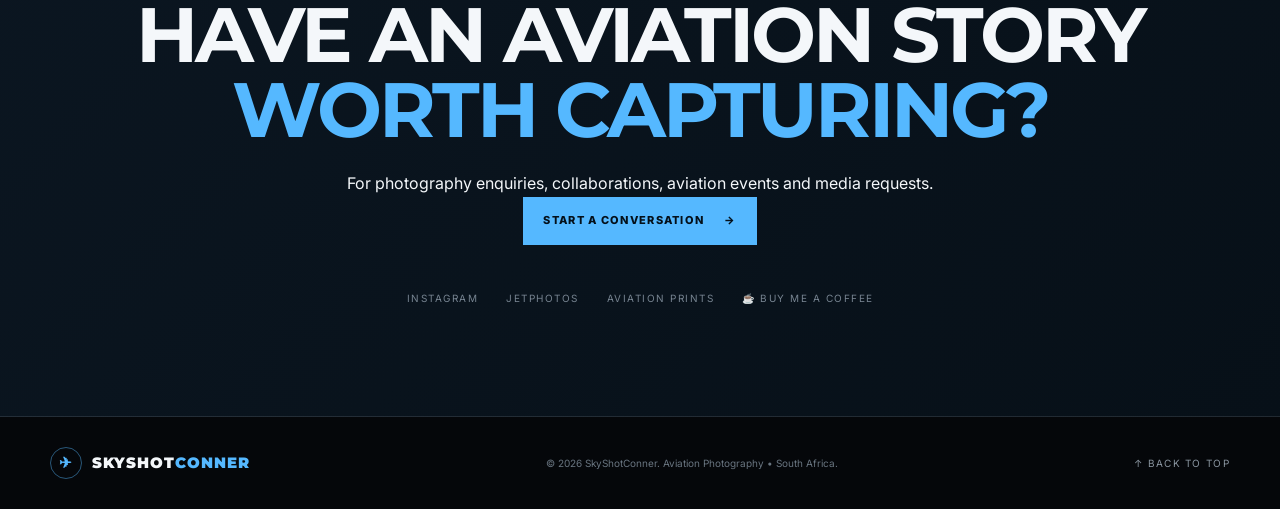
==== commit 2967ca52: "Update SkyShotConner About section and fix homepage HTML issues" ====
--- a/index.html
+++ b/index.html
@@ -5,7 +5,7 @@
     <meta name="viewport" content="width=device-width, initial-scale=1.0">
 
     <meta name="description"
-        content="SkyShotConner — Aviation photography from South Africa. Aircraft, airports, golden hour and the stories behind every frame.">
+        content="SkyShotConner — Aviation photography from South Africa. Aircraft, airports, aviation stories and the moments behind every frame.">
 
     <title>SkyShotConner | Aviation Photography</title>
 
@@ -328,12 +328,12 @@
 
                 <img
                     src="https://i.postimg.cc/L4VnKW7f/DSC-0203.jpg"
-                    alt="Commercial Handeling">
+                    alt="Commercial Handling">
 
                 <div class="photo-info">
 
                     <span>
-                        Commercial Handeling
+                        COMMERCIAL HANDLING
                     </span>
 
                     <h3>
@@ -543,19 +543,41 @@
 
             <p>
 
-                SkyShotConner is an aviation photography
-                project based in South Africa, built around
-                a simple idea: every aircraft has a story worth capturing.
+                SkyShotConner is the aviation photography project of Conner,
+                a South African aviation enthusiast and photographer with a
+                passion for aircraft, airports and the people who keep aviation moving.
 
             </p>
 
 
             <p>
 
-                From airliners arriving over Johannesburg
-                to helicopters, historic aircraft and golden-hour
-                departures, the goal is to document aviation
-                with a balance of technical detail and visual storytelling.
+                What started with a fascination for aviation has grown into a
+                journey of photographing the aircraft and aviation communities
+                that make South Africa's skies so unique. From commercial airliners
+                and general aviation to helicopters, historic aircraft and military
+                aviation, every subject has a story worth preserving.
+
+            </p>
+
+
+            <p>
+
+                Conner's photography is about more than simply recording an aircraft.
+                It is about capturing the atmosphere of a flight, the precision of
+                aviation, the energy of an airshow and the moments that make people
+                stop and look up. SkyShotConner also celebrates the wider aviation
+                world — from pilots and air traffic control to engineers, aircrews,
+                airport teams and the aircraft themselves.
+
+            </p>
+
+
+            <p>
+
+                Through the SkyShotConner gallery and Aircraft Archive, the goal is
+                to build a visual record of aviation while continuing to learn,
+                explore new airports and improve with every frame.
 
             </p>
 
@@ -754,15 +776,15 @@
 
         <div class="socials">
 
-            <a href="https://www.instagram.com/@skyshotconner" target="_blank">
+            <a href="https://www.instagram.com/skyshotconner/" target="_blank" rel="noopener noreferrer">
                 Instagram
             </a>
 
-            <a href="https://www.jetphotos.com/photographer/454122" target="_blank">
+            <a href="https://www.jetphotos.com/photographer/454122" target="_blank" rel="noopener noreferrer">
                 JetPhotos
             </a>
 
-            <a href="https://www.redbubble.com/people/TheAviationShop/shop" target="_blank">
+            <a href="https://www.redbubble.com/people/TheAviationShop/shop" target="_blank" rel="noopener noreferrer">
                 RedBubble
             </a>
 
--- a/style.css
+++ b/style.css
@@ -746,7 +746,7 @@
     height: 100%;
 
     background:
-        url("https://images.unsplash.com/photo-1464037866556-6812c9c1c72e?auto=format&fit=crop&w=1200&q=85")
+        url("https://i.postimg.cc/3w52JX5W/IMG-20260831-WA0000.jpg")
         center / cover;
 }
 
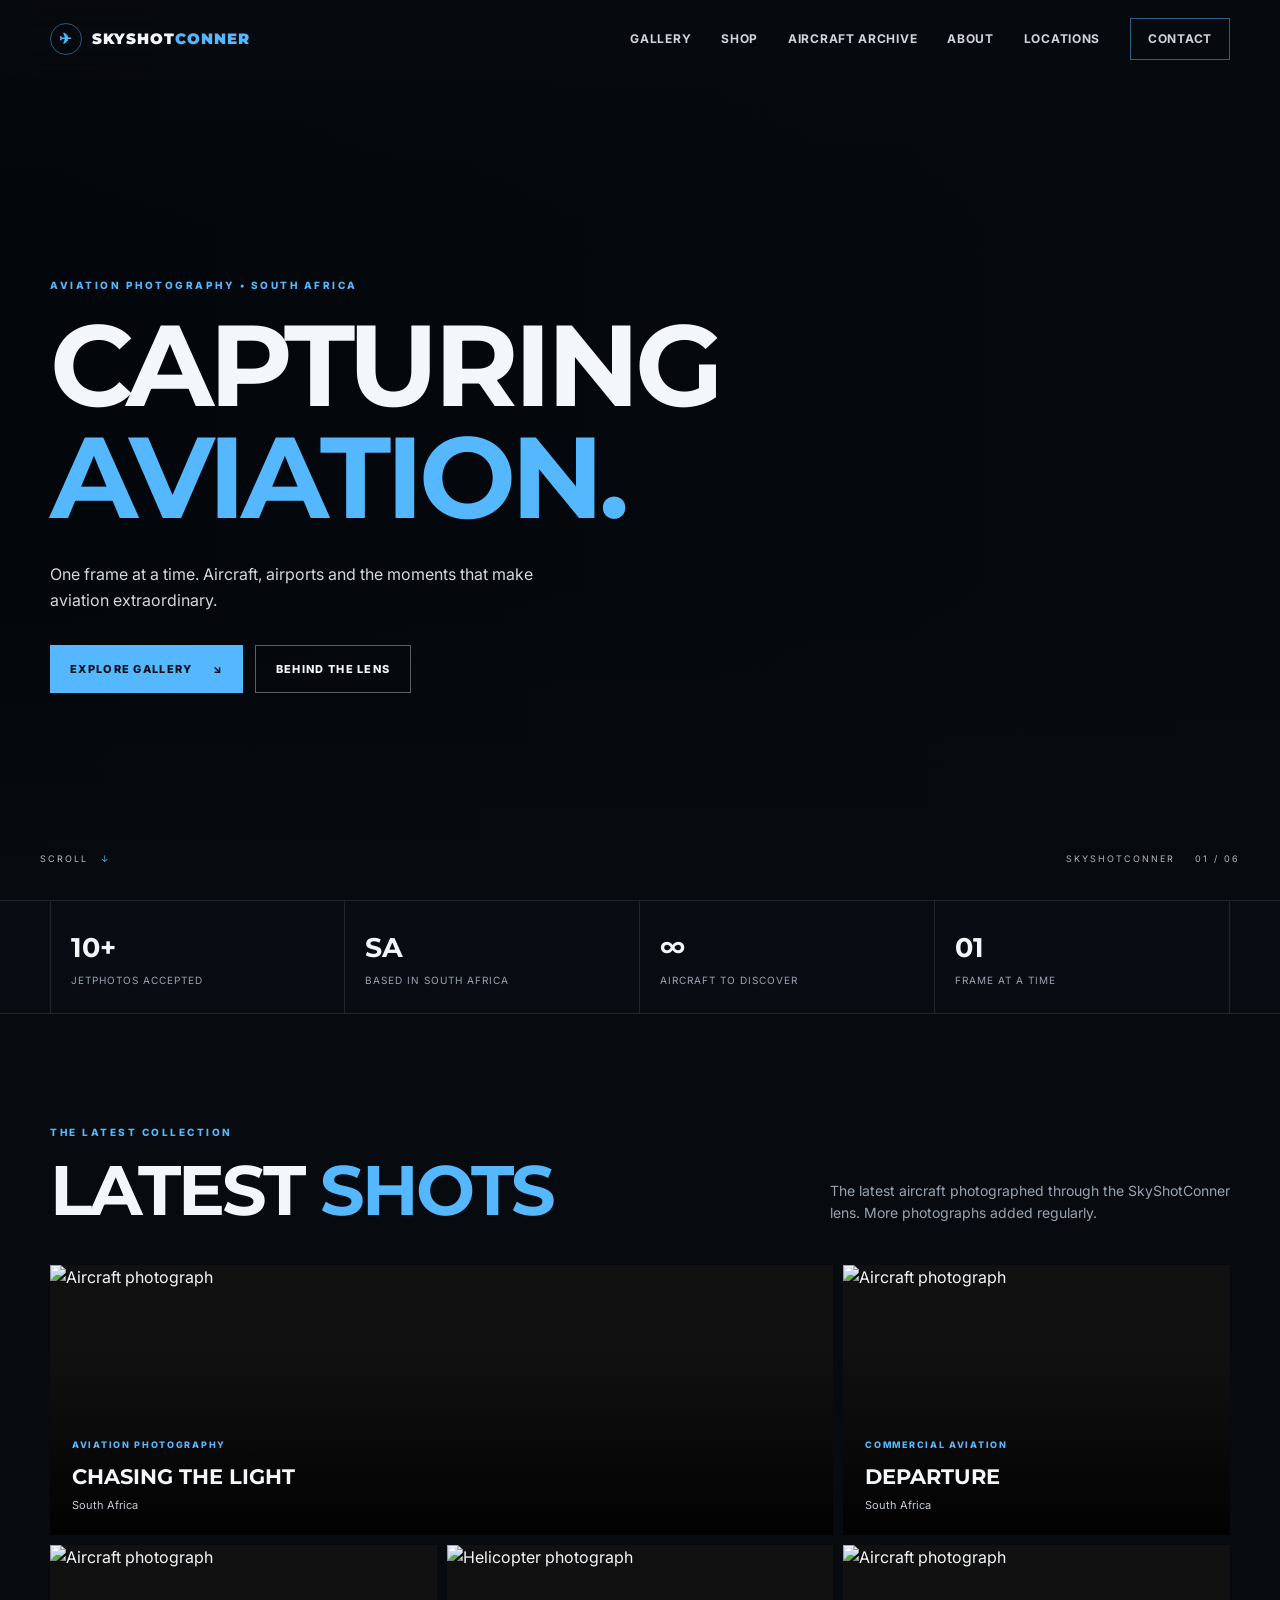
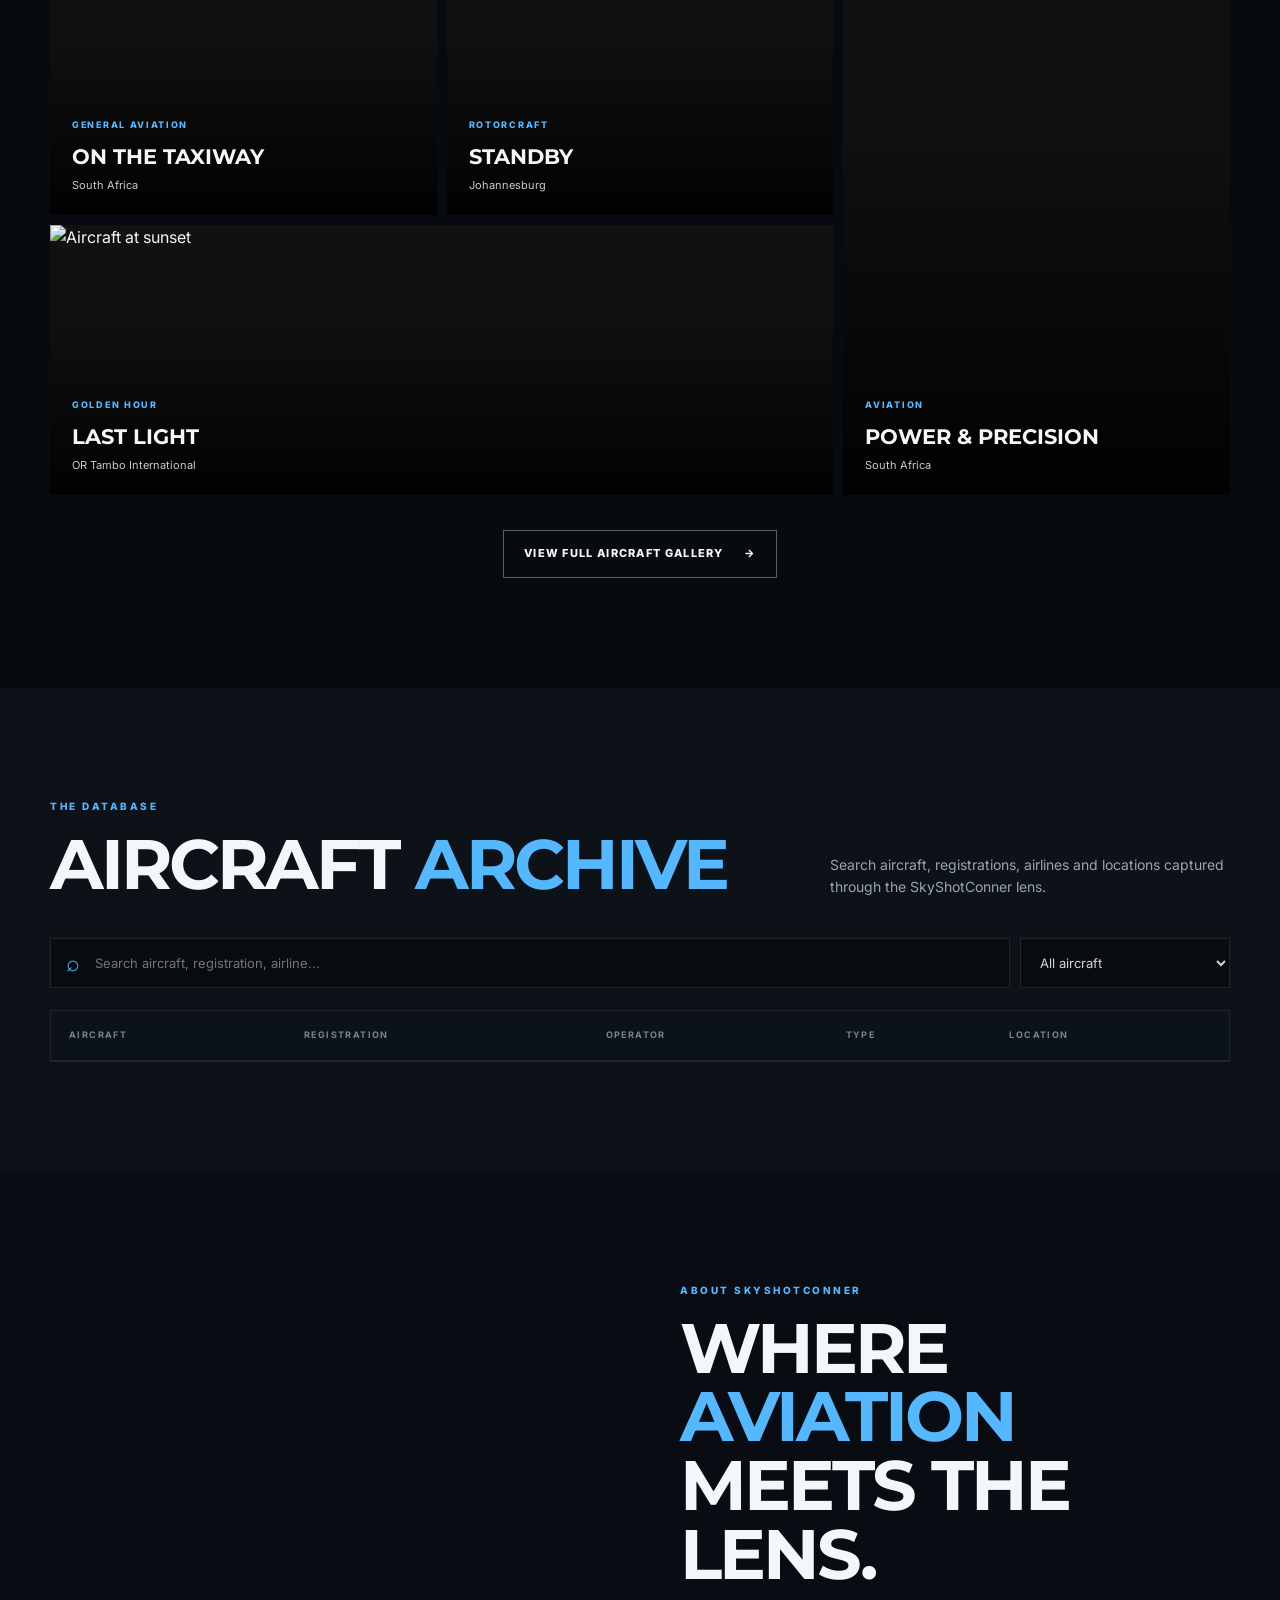
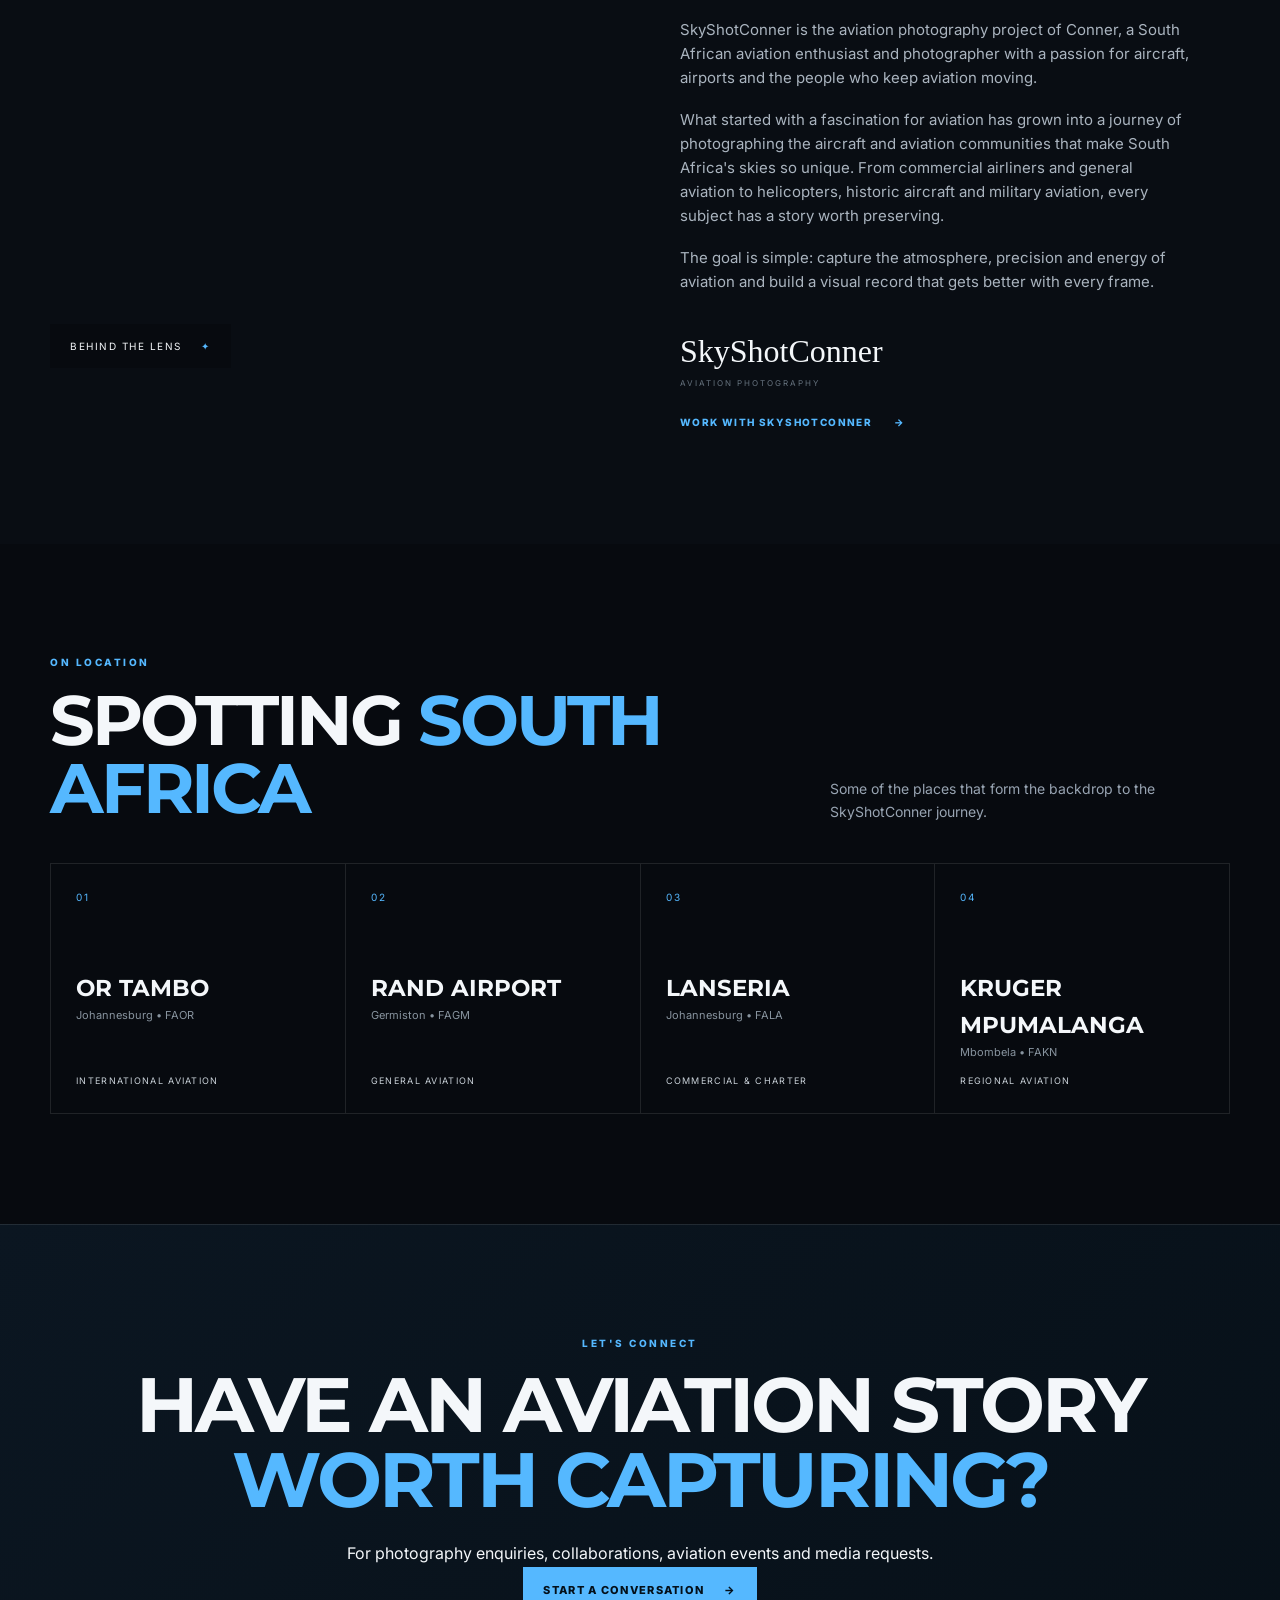
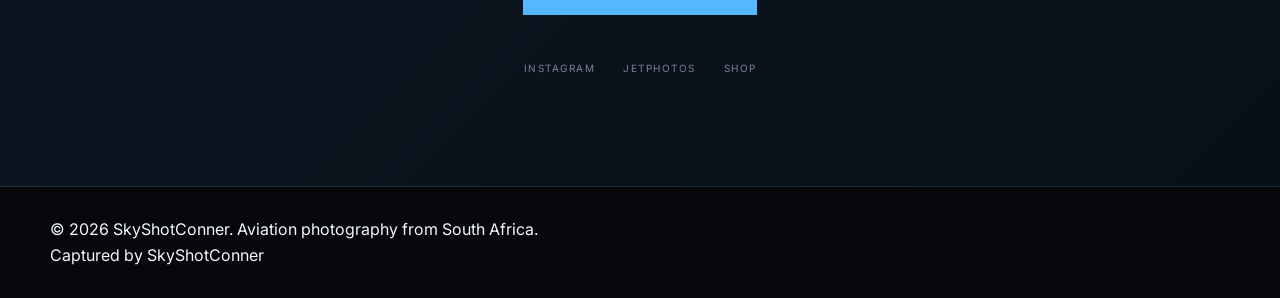
==== commit 92894f7b: "Remove construction banner and stabilize homepage" ====
--- a/index.html
+++ b/index.html
@@ -1,854 +1,40 @@
 <!DOCTYPE html>
 <html lang="en">
 <head>
-    <meta charset="UTF-8">
-    <meta name="viewport" content="width=device-width, initial-scale=1.0">
-
-    <meta name="description"
-        content="SkyShotConner — Aviation photography from South Africa. Aircraft, airports, aviation stories and the moments behind every frame.">
-
-    <title>SkyShotConner | Aviation Photography</title>
-
-    <link rel="preconnect" href="https://fonts.googleapis.com">
-    <link rel="preconnect" href="https://fonts.gstatic.com" crossorigin>
-
-    <link href="https://fonts.googleapis.com/css2?family=Inter:wght@400;500;600;700;800&family=Montserrat:wght@700;800;900&display=swap"
-        rel="stylesheet">
-
-    <link rel="stylesheet" href="style.css">
+<meta charset="UTF-8">
+<meta name="viewport" content="width=device-width, initial-scale=1.0">
+<meta name="description" content="SkyShotConner — Aviation photography from South Africa. Aircraft, airports, aviation stories and the moments behind every frame.">
+<title>SkyShotConner | Aviation Photography</title>
+<link rel="preconnect" href="https://fonts.googleapis.com">
+<link rel="preconnect" href="https://fonts.gstatic.com" crossorigin>
+<link href="https://fonts.googleapis.com/css2?family=Inter:wght@400;500;600;700;800&family=Montserrat:wght@700;800;900&display=swap" rel="stylesheet">
+<link rel="stylesheet" href="style.css">
+<style>#siteConstructionBanner{display:none!important}</style>
 </head>
-
 <body>
-
-<!-- ================= HEADER ================= -->
-
 <header class="site-header" id="top">
-
-    <nav class="nav container">
-
-        <a href="#top" class="brand">
-
-            <span class="brand-mark">✈</span>
-
-            <span>
-                SKYSHOT<span>CONNER</span>
-            </span>
-
-        </a>
-
-        <button class="nav-toggle" aria-label="Open navigation">
-
-            <span></span>
-            <span></span>
-            <span></span>
-
-        </button>
-
-        <div class="nav-links">
-
-            <a href="gallery.html">Gallery</a>
-            <a href="#archive">Aircraft Archive</a>
-            <a href="#about">About</a>
-            <a href="#locations">Locations</a>
-            <a href="#contact" class="nav-cta">Contact</a>
-
-        </div>
-
-    </nav>
-
+<nav class="nav container">
+<a href="#top" class="brand"><span class="brand-mark">✈</span><span>SKYSHOT<span>CONNER</span></span></a>
+<button class="nav-toggle" aria-label="Open navigation"><span></span><span></span><span></span></button>
+<div class="nav-links"><a href="gallery.html">Gallery</a><a href="shop.html">Shop</a><a href="#archive">Aircraft Archive</a><a href="#about">About</a><a href="#locations">Locations</a><a href="#contact" class="nav-cta">Contact</a></div>
+</nav>
 </header>
-
-    
-<!-- ================= MAIN ================= -->
-
 <main>
-
-
-<!-- ================= HERO ================= -->
-
 <section class="hero">
-
-    <div class="hero-image"></div>
-
-    <div class="hero-overlay"></div>
-
-    <div class="hero-content container">
-
-        <p class="eyebrow">
-            AVIATION PHOTOGRAPHY • SOUTH AFRICA
-        </p>
-
-        <h1>
-            Capturing<br>
-            <span>Aviation.</span>
-        </h1>
-
-        <p class="hero-copy">
-            One frame at a time. Aircraft, airports and the moments
-            that make aviation extraordinary.
-        </p>
-
-        <div class="hero-actions">
-
-            <a href="gallery.html" class="btn btn-primary">
-                Explore Gallery
-                <span>↘</span>
-            </a>
-
-            <a href="#about" class="btn btn-ghost">
-                Behind the Lens
-            </a>
-
-        </div>
-
-    </div>
-
-    <div class="hero-meta">
-
-        <span>SKYSHOTCONNER</span>
-        <span>01 / 06</span>
-
-    </div>
-
-    <a href="#gallery" class="scroll-cue">
-        SCROLL <span>↓</span>
-    </a>
-
+<div class="hero-image"></div><div class="hero-overlay"></div>
+<div class="hero-content container"><p class="eyebrow">AVIATION PHOTOGRAPHY • SOUTH AFRICA</p><h1>Capturing<br><span>Aviation.</span></h1><p class="hero-copy">One frame at a time. Aircraft, airports and the moments that make aviation extraordinary.</p><div class="hero-actions"><a href="gallery.html" class="btn btn-primary">Explore Gallery <span>↘</span></a><a href="#about" class="btn btn-ghost">Behind the Lens</a></div></div>
+<div class="hero-meta"><span>SKYSHOTCONNER</span><span>01 / 06</span></div><a href="#gallery" class="scroll-cue">SCROLL <span>↓</span></a>
 </section>
-
-
-<!-- ================= STATS ================= -->
-
-<section class="stats">
-
-    <div class="container stats-grid">
-
-        <div>
-            <strong>10+</strong>
-            <span>JetPhotos Accepted</span>
-        </div>
-
-        <div>
-            <strong>SA</strong>
-            <span>Based in South Africa</span>
-        </div>
-
-        <div>
-            <strong>∞</strong>
-            <span>Aircraft to Discover</span>
-        </div>
-
-        <div>
-            <strong>01</strong>
-            <span>Frame at a Time</span>
-        </div>
-
-    </div>
-
-</section>
-
-
-<!-- ================= GALLERY ================= -->
-
-<section class="section gallery-section" id="gallery">
-
-    <div class="container">
-
-        <div class="section-heading">
-
-            <div>
-
-                <p class="eyebrow">
-                    THE LATEST COLLECTION
-                </p>
-
-                <h2>
-                    Latest <span>Shots</span>
-                </h2>
-
-            </div>
-
-            <p class="section-intro">
-
-                The latest aircraft photographed through the
-                SkyShotConner lens. More photographs added regularly.
-
-            </p>
-
-        </div>
-
-
-        <!-- FILTER BUTTONS -->
-
-        <div class="filters">
-
-            <button class="filter active" data-filter="all">
-                All
-            </button>
-
-            <button class="filter" data-filter="commercial">
-                Commercial
-            </button>
-
-            <button class="filter" data-filter="general">
-                General Aviation
-            </button>
-
-            <button class="filter" data-filter="military">
-                Military
-            </button>
-
-            <button class="filter" data-filter="helicopter">
-                Helicopters
-            </button>
-
-            <button class="filter" data-filter="golden">
-                Golden Hour
-            </button>
-
-        </div>
-
-
-        <!-- PHOTO GRID -->
-
-        <div class="gallery-grid" id="galleryGrid">
-
-
-            <article
-                class="photo-card wide"
-                data-category="commercial golden">
-
-                <img
-                    src="https://i.postimg.cc/XXSxRwkm/A7-HHH.jpg"
-                    alt="Commercial aircraft flying">
-
-                <div class="photo-info">
-
-                    <span>
-                        COMMERCIAL • GOLDEN HOUR
-                    </span>
-
-                    <h3>
-                        Chasing the Light
-                    </h3>
-
-                    <p>
-                        Johannesburg, South Africa
-                    </p>
-
-                </div>
-
-            </article>
-
-
-            <article
-                class="photo-card"
-                data-category="commercial">
-
-                <img
-                    src="https://i.postimg.cc/RhqFTSRx/DSC-0532.jpg"
-                    alt="Airliner departing airport">
-
-                <div class="photo-info">
-
-                    <span>
-                        COMMERCIAL AVIATION
-                    </span>
-
-                    <h3>
-                        Departure
-                    </h3>
-
-                    <p>
-                        South Africa
-                    </p>
-
-                </div>
-
-            </article>
-
-
-            <article
-                class="photo-card"
-                data-category="general">
-
-                <img
-                    src="https://i.postimg.cc/xCBZCgqz/DSC-0015-(1).jpg"
-                    alt="Small aircraft">
-
-                <div class="photo-info">
-
-                    <span>
-                        GENERAL AVIATION
-                    </span>
-
-                    <h3>
-                        On the Taxiway
-                    </h3>
-
-                    <p>
-                        South Africa
-                    </p>
-
-                </div>
-
-            </article>
-
-
-            <article
-                class="photo-card"
-                data-category="helicopter">
-
-                <img
-                    src="https://i.postimg.cc/ZYwDQbTk/DSC-0202.jpg"
-                    alt="Helicopter">
-
-                <div class="photo-info">
-
-                    <span>
-                        ROTORCRAFT
-                    </span>
-
-                    <h3>
-                        Standby
-                    </h3>
-
-                    <p>
-                        Johannesburg
-                    </p>
-
-                </div>
-
-            </article>
-
-
-            <article
-                class="photo-card tall"
-                data-category="commercial">
-
-                <img
-                    src="https://i.postimg.cc/L4VnKW7f/DSC-0203.jpg"
-                    alt="Commercial Handling">
-
-                <div class="photo-info">
-
-                    <span>
-                        COMMERCIAL HANDLING
-                    </span>
-
-                    <h3>
-                        Power & Precision
-                    </h3>
-
-                    <p>
-                        South Africa
-                    </p>
-
-                </div>
-
-            </article>
-
-
-            <article
-                class="photo-card wide"
-                data-category="commercial golden">
-
-                <img
-                    src="https://i.postimg.cc/c4h7bVF5/DSC-0391.jpg"
-                    alt="Aircraft at sunset">
-
-                <div class="photo-info">
-
-                    <span>
-                        COMMERCIAL • GOLDEN HOUR
-                    </span>
-
-                    <h3>
-                        Last Light
-                    </h3>
-
-                    <p>
-                        OR Tambo International
-                    </p>
-
-                </div>
-
-            </article>
-
-        </div>
-
-
-        <p class="photo-note">
-
-        </p>
-
-    </div>
-
-<div style="text-align:center; margin-top:35px;">
-    <a href="gallery.html" class="btn btn-ghost">
-        View Full Aircraft Gallery
-        <span>→</span>
-    </a>
-</div>
-    
-</section>
-
-
-<!-- ================= AIRCRAFT ARCHIVE ================= -->
-
-<section class="archive section" id="archive">
-
-    <div class="container">
-
-        <div class="section-heading">
-
-            <div>
-
-                <p class="eyebrow">
-                    THE DATABASE
-                </p>
-
-                <h2>
-                    Aircraft <span>Archive</span>
-                </h2>
-
-            </div>
-
-            <p class="section-intro">
-
-                Search aircraft, registrations, airlines
-                and locations captured through the SkyShotConner lens.
-
-            </p>
-
-        </div>
-
-
-        <div class="archive-tools">
-
-            <label class="search-box">
-
-                <span>⌕</span>
-
-                <input
-                    id="aircraftSearch"
-                    type="search"
-                    placeholder="Search aircraft, registration, airline..."
-                >
-
-            </label>
-
-
-            <select id="typeFilter">
-
-                <option value="all">
-                    All aircraft
-                </option>
-
-                <option value="Airliner">
-                    Airliners
-                </option>
-
-                <option value="Business">
-                    Business
-                </option>
-
-                <option value="General Aviation">
-                    General Aviation
-                </option>
-
-                <option value="Military">
-                    Military
-                </option>
-
-                <option value="Helicopter">
-                    Helicopters
-                </option>
-
-            </select>
-
-        </div>
-
-
-        <div class="table-wrap">
-
-            <table>
-
-                <thead>
-
-                    <tr>
-
-                        <th>Aircraft</th>
-                        <th>Registration</th>
-                        <th>Operator</th>
-                        <th>Type</th>
-                        <th>Location</th>
-
-                    </tr>
-
-                </thead>
-
-                <tbody id="aircraftBody"></tbody>
-
-            </table>
-
-
-            <div class="empty-state" id="emptyState">
-
-                No aircraft found.
-                Try another search.
-
-            </div>
-
-        </div>
-
-    </div>
-
-</section>
-
-
-<!-- ================= ABOUT ================= -->
-
-<section class="about section" id="about">
-
-    <div class="container about-grid">
-
-
-        <div class="about-visual">
-
-            <div class="about-image"></div>
-
-            <div class="image-caption">
-
-                BEHIND THE LENS
-
-                <span>✦</span>
-
-            </div>
-
-        </div>
-
-
-        <div class="about-copy">
-
-            <p class="eyebrow">
-                ABOUT SKYSHOTCONNER
-            </p>
-
-            <h2>
-                Where <span>aviation</span>
-                meets the lens.
-            </h2>
-
-
-            <p>
-
-                SkyShotConner is the aviation photography project of Conner,
-                a South African aviation enthusiast and photographer with a
-                passion for aircraft, airports and the people who keep aviation moving.
-
-            </p>
-
-
-            <p>
-
-                What started with a fascination for aviation has grown into a
-                journey of photographing the aircraft and aviation communities
-                that make South Africa's skies so unique. From commercial airliners
-                and general aviation to helicopters, historic aircraft and military
-                aviation, every subject has a story worth preserving.
-
-            </p>
-
-
-            <p>
-
-                Conner's photography is about more than simply recording an aircraft.
-                It is about capturing the atmosphere of a flight, the precision of
-                aviation, the energy of an airshow and the moments that make people
-                stop and look up. SkyShotConner also celebrates the wider aviation
-                world — from pilots and air traffic control to engineers, aircrews,
-                airport teams and the aircraft themselves.
-
-            </p>
-
-
-            <p>
-
-                Through the SkyShotConner gallery and Aircraft Archive, the goal is
-                to build a visual record of aviation while continuing to learn,
-                explore new airports and improve with every frame.
-
-            </p>
-
-
-            <div class="signature">
-
-                SkyShotConner
-
-                <small>
-                    AVIATION PHOTOGRAPHY
-                </small>
-
-            </div>
-
-
-            <a href="#contact" class="text-link">
-
-                Work with SkyShotConner
-
-                <span>→</span>
-
-            </a>
-
-        </div>
-
-    </div>
-
-</section>
-
-
-<!-- ================= LOCATIONS ================= -->
-
-<section class="locations section" id="locations">
-
-    <div class="container">
-
-        <div class="section-heading">
-
-            <div>
-
-                <p class="eyebrow">
-                    ON LOCATION
-                </p>
-
-                <h2>
-                    Spotting <span>South Africa</span>
-                </h2>
-
-            </div>
-
-            <p class="section-intro">
-
-                Some of the places that form the backdrop
-                to the SkyShotConner journey.
-
-            </p>
-
-        </div>
-
-
-        <div class="location-grid">
-
-
-            <article>
-
-                <div class="location-number">
-                    01
-                </div>
-
-                <h3>
-                    OR Tambo
-                </h3>
-
-                <p>
-                    Johannesburg • FAOR
-                </p>
-
-                <span>
-                    International Aviation
-                </span>
-
-            </article>
-
-
-            <article>
-
-                <div class="location-number">
-                    02
-                </div>
-
-                <h3>
-                    Rand Airport
-                </h3>
-
-                <p>
-                    Germiston • FAGM
-                </p>
-
-                <span>
-                    General Aviation
-                </span>
-
-            </article>
-
-
-            <article>
-
-                <div class="location-number">
-                    03
-                </div>
-
-                <h3>
-                    Lanseria
-                </h3>
-
-                <p>
-                    Johannesburg • FALA
-                </p>
-
-                <span>
-                    Commercial & Charter
-                </span>
-
-            </article>
-
-
-            <article>
-
-                <div class="location-number">
-                    04
-                </div>
-
-                <h3>
-                    Kruger Mpumalanga
-                </h3>
-
-                <p>
-                    Mbombela • FAKN
-                </p>
-
-                <span>
-                    Regional Aviation
-                </span>
-
-            </article>
-
-
-        </div>
-
-    </div>
-
-</section>
-
-
-<!-- ================= CONTACT ================= -->
-
-<section class="cta section" id="contact">
-
-    <div class="container cta-inner">
-
-        <p class="eyebrow">
-            LET'S CONNECT
-        </p>
-
-
-        <h2>
-
-            Have an aviation story
-
-            <br>
-
-            <span>worth capturing?</span>
-
-        </h2>
-
-
-        <p>
-
-            For photography enquiries, collaborations,
-            aviation events and media requests.
-
-        </p>
-
-
-        <a
-            class="btn btn-primary"
-            href="mailto:conneraviation18@gmail.com"
-        >
-
-            Start a Conversation
-
-            <span>→</span>
-
-        </a>
-
-
-        <div class="socials">
-
-            <a href="https://www.instagram.com/skyshotconner/" target="_blank" rel="noopener noreferrer">
-                Instagram
-            </a>
-
-            <a href="https://www.jetphotos.com/photographer/454122" target="_blank" rel="noopener noreferrer">
-                JetPhotos
-            </a>
-
-            <a href="https://www.redbubble.com/people/TheAviationShop/shop" target="_blank" rel="noopener noreferrer">
-                RedBubble
-            </a>
-
-            <a
-    href="https://buymeacoffee.com/theskyshotconner"
-    target="_blank"
-    rel="noopener noreferrer"
-    class="coffee-button"
-        >
-            ☕ Buy Me a Coffee
-         </a>
-
-        </div>
-
-    </div>
-
-</section>
-
-
+<section class="stats"><div class="container stats-grid"><div><strong>10+</strong><span>JetPhotos Accepted</span></div><div><strong>SA</strong><span>Based in South Africa</span></div><div><strong>∞</strong><span>Aircraft to Discover</span></div><div><strong>01</strong><span>Frame at a Time</span></div></div></section>
+<section class="section gallery-section" id="gallery"><div class="container"><div class="section-heading"><div><p class="eyebrow">THE LATEST COLLECTION</p><h2>Latest <span>Shots</span></h2></div><p class="section-intro">The latest aircraft photographed through the SkyShotConner lens. More photographs added regularly.</p></div><div class="gallery-grid"><article class="photo-card wide"><img src="https://i.postimg.cc/XXSxRwkm/A7-HHH.jpg" alt="Aircraft photograph"><div class="photo-info"><span>AVIATION PHOTOGRAPHY</span><h3>Chasing the Light</h3><p>South Africa</p></div></article><article class="photo-card"><img src="https://i.postimg.cc/RhqFTSRx/DSC-0532.jpg" alt="Aircraft photograph"><div class="photo-info"><span>COMMERCIAL AVIATION</span><h3>Departure</h3><p>South Africa</p></div></article><article class="photo-card"><img src="https://i.postimg.cc/xCBZCgqz/DSC-0015-(1).jpg" alt="Aircraft photograph"><div class="photo-info"><span>GENERAL AVIATION</span><h3>On the Taxiway</h3><p>South Africa</p></div></article><article class="photo-card"><img src="https://i.postimg.cc/ZYwDQbTk/DSC-0202.jpg" alt="Helicopter photograph"><div class="photo-info"><span>ROTORCRAFT</span><h3>Standby</h3><p>Johannesburg</p></div></article><article class="photo-card tall"><img src="https://i.postimg.cc/L4VnKW7f/DSC-0203.jpg" alt="Aircraft photograph"><div class="photo-info"><span>AVIATION</span><h3>Power & Precision</h3><p>South Africa</p></div></article><article class="photo-card wide"><img src="https://i.postimg.cc/c4h7bVF5/DSC-0391.jpg" alt="Aircraft at sunset"><div class="photo-info"><span>GOLDEN HOUR</span><h3>Last Light</h3><p>OR Tambo International</p></div></article></div><div style="text-align:center;margin-top:35px"><a href="gallery.html" class="btn btn-ghost">View Full Aircraft Gallery <span>→</span></a></div></div></section>
+<section class="archive section" id="archive"><div class="container"><div class="section-heading"><div><p class="eyebrow">THE DATABASE</p><h2>Aircraft <span>Archive</span></h2></div><p class="section-intro">Search aircraft, registrations, airlines and locations captured through the SkyShotConner lens.</p></div><div class="archive-tools"><label class="search-box"><span>⌕</span><input id="aircraftSearch" type="search" placeholder="Search aircraft, registration, airline..."></label><select id="typeFilter"><option value="all">All aircraft</option><option value="Airliner">Airliners</option><option value="Business">Business</option><option value="General Aviation">General Aviation</option><option value="Military">Military</option><option value="Helicopter">Helicopters</option></select></div><div class="table-wrap"><table><thead><tr><th>Aircraft</th><th>Registration</th><th>Operator</th><th>Type</th><th>Location</th></tr></thead><tbody id="aircraftBody"></tbody></table><div class="empty-state" id="emptyState">No aircraft found. Try another search.</div></div></div></section>
+<section class="about section" id="about"><div class="container about-grid"><div class="about-visual"><div class="about-image"></div><div class="image-caption">BEHIND THE LENS <span>✦</span></div></div><div class="about-copy"><p class="eyebrow">ABOUT SKYSHOTCONNER</p><h2>Where <span>aviation</span> meets the lens.</h2><p>SkyShotConner is the aviation photography project of Conner, a South African aviation enthusiast and photographer with a passion for aircraft, airports and the people who keep aviation moving.</p><p>What started with a fascination for aviation has grown into a journey of photographing the aircraft and aviation communities that make South Africa's skies so unique. From commercial airliners and general aviation to helicopters, historic aircraft and military aviation, every subject has a story worth preserving.</p><p>The goal is simple: capture the atmosphere, precision and energy of aviation and build a visual record that gets better with every frame.</p><div class="signature">SkyShotConner<small>AVIATION PHOTOGRAPHY</small></div><a href="#contact" class="text-link">Work with SkyShotConner <span>→</span></a></div></div></section>
+<section class="locations section" id="locations"><div class="container"><div class="section-heading"><div><p class="eyebrow">ON LOCATION</p><h2>Spotting <span>South Africa</span></h2></div><p class="section-intro">Some of the places that form the backdrop to the SkyShotConner journey.</p></div><div class="location-grid"><article><div class="location-number">01</div><h3>OR Tambo</h3><p>Johannesburg • FAOR</p><span>International Aviation</span></article><article><div class="location-number">02</div><h3>Rand Airport</h3><p>Germiston • FAGM</p><span>General Aviation</span></article><article><div class="location-number">03</div><h3>Lanseria</h3><p>Johannesburg • FALA</p><span>Commercial & Charter</span></article><article><div class="location-number">04</div><h3>Kruger Mpumalanga</h3><p>Mbombela • FAKN</p><span>Regional Aviation</span></article></div></div></section>
+<section class="cta section" id="contact"><div class="container cta-inner"><p class="eyebrow">LET'S CONNECT</p><h2>Have an aviation story<br><span>worth capturing?</span></h2><p>For photography enquiries, collaborations, aviation events and media requests.</p><a class="btn btn-primary" href="mailto:conneraviation18@gmail.com">Start a Conversation <span>→</span></a><div class="socials"><a href="https://www.instagram.com/skyshotconner/" target="_blank" rel="noopener noreferrer">Instagram</a><a href="https://www.jetphotos.com/photographer/454122" target="_blank" rel="noopener noreferrer">JetPhotos</a><a href="shop.html">Shop</a></div></div></section>
 </main>
-
-
-<!-- ================= FOOTER ================= -->
-
-<footer>
-
-    
-    <div class="container footer-inner">
-
-        <a href="#top" class="brand">
-
-            <span class="brand-mark">
-                ✈
-            </span>
-
-            <span>
-                SKYSHOT<span>CONNER</span>
-            </span>
-
-        </a>
-
-
-        <p>
-
-            © <span id="year"></span>
-            SkyShotConner.
-            Aviation Photography • South Africa.
-
-        </p>
-
-
-        <a href="#top" class="back-top">
-
-            ↑ Back to top
-
-        </a>
-
-    </div>
-
-</footer>
-
-    <script data-name="BMC-Widget" data-cfasync="false" src="https://cdnjs.buymeacoffee.com/1.0.0/widget.prod.min.js" data-id="theskyshotconner" data-description="Support me on Buy me a coffee!" data-message="Thank you for supporting the SkyShotConner Project!" data-color="#5F7FFF" data-position="Right" data-x_margin="18" data-y_margin="18"></script>
-
-<script src="script.js"></script>
-
-</body>
-</html>
+<footer><div class="container footer"><p>© 2026 SkyShotConner. Aviation photography from South Africa.</p><p>Captured by SkyShotConner</p></div></footer>
+<script src="https://cdn.jsdelivr.net/npm/@supabase/supabase-js@2"></script><script src="supabase-config.js"></script>
+<script>
+(async()=>{const sb=window.supabaseClient;const body=document.getElementById('aircraftBody'),search=document.getElementById('aircraftSearch'),filter=document.getElementById('typeFilter'),empty=document.getElementById('emptyState');let rows=[];if(!sb)return;try{const r=await sb.from('aircraft').select('*').order('registration',{ascending:true});if(r.error)throw r.error;rows=r.data||[];render()}catch(e){console.error(e);empty.style.display='block';empty.textContent='Aircraft archive could not be loaded.'}function render(){const q=search.value.trim().toLowerCase(),f=filter.value.toLowerCase();const data=rows.filter(a=>(f==='all'||String(a.category||'').toLowerCase()===f)&&(!q||[a.registration,a.aircraft_type,a.short_type,a.operator,a.location,a.airport,a.manufacturer,a.msn].join(' ').toLowerCase().includes(q)));body.innerHTML=data.map(a=>`<tr><td>${esc(a.manufacturer||'—')} ${esc(a.short_type||a.aircraft_type||'')}</td><td>${esc(a.registration||'—')}</td><td>${esc(a.operator||'—')}</td><td>${esc(a.aircraft_type||'—')}</td><td>${esc(a.location||a.airport||'—')}</td></tr>`).join('');empty.style.display=data.length?'none':'block'}function esc(v){return String(v??'').replace(/[&<>'"]/g,c=>({'&':'&amp;','<':'&lt;','>':'&gt;',"'":'&#039;','"':'&quot;'}[c]))}search.addEventListener('input',render);filter.addEventListener('change',render);document.querySelector('.nav-toggle')?.addEventListener('click',()=>document.querySelector('.nav-links')?.classList.toggle('open'));})();
+</script>
+</body></html>
